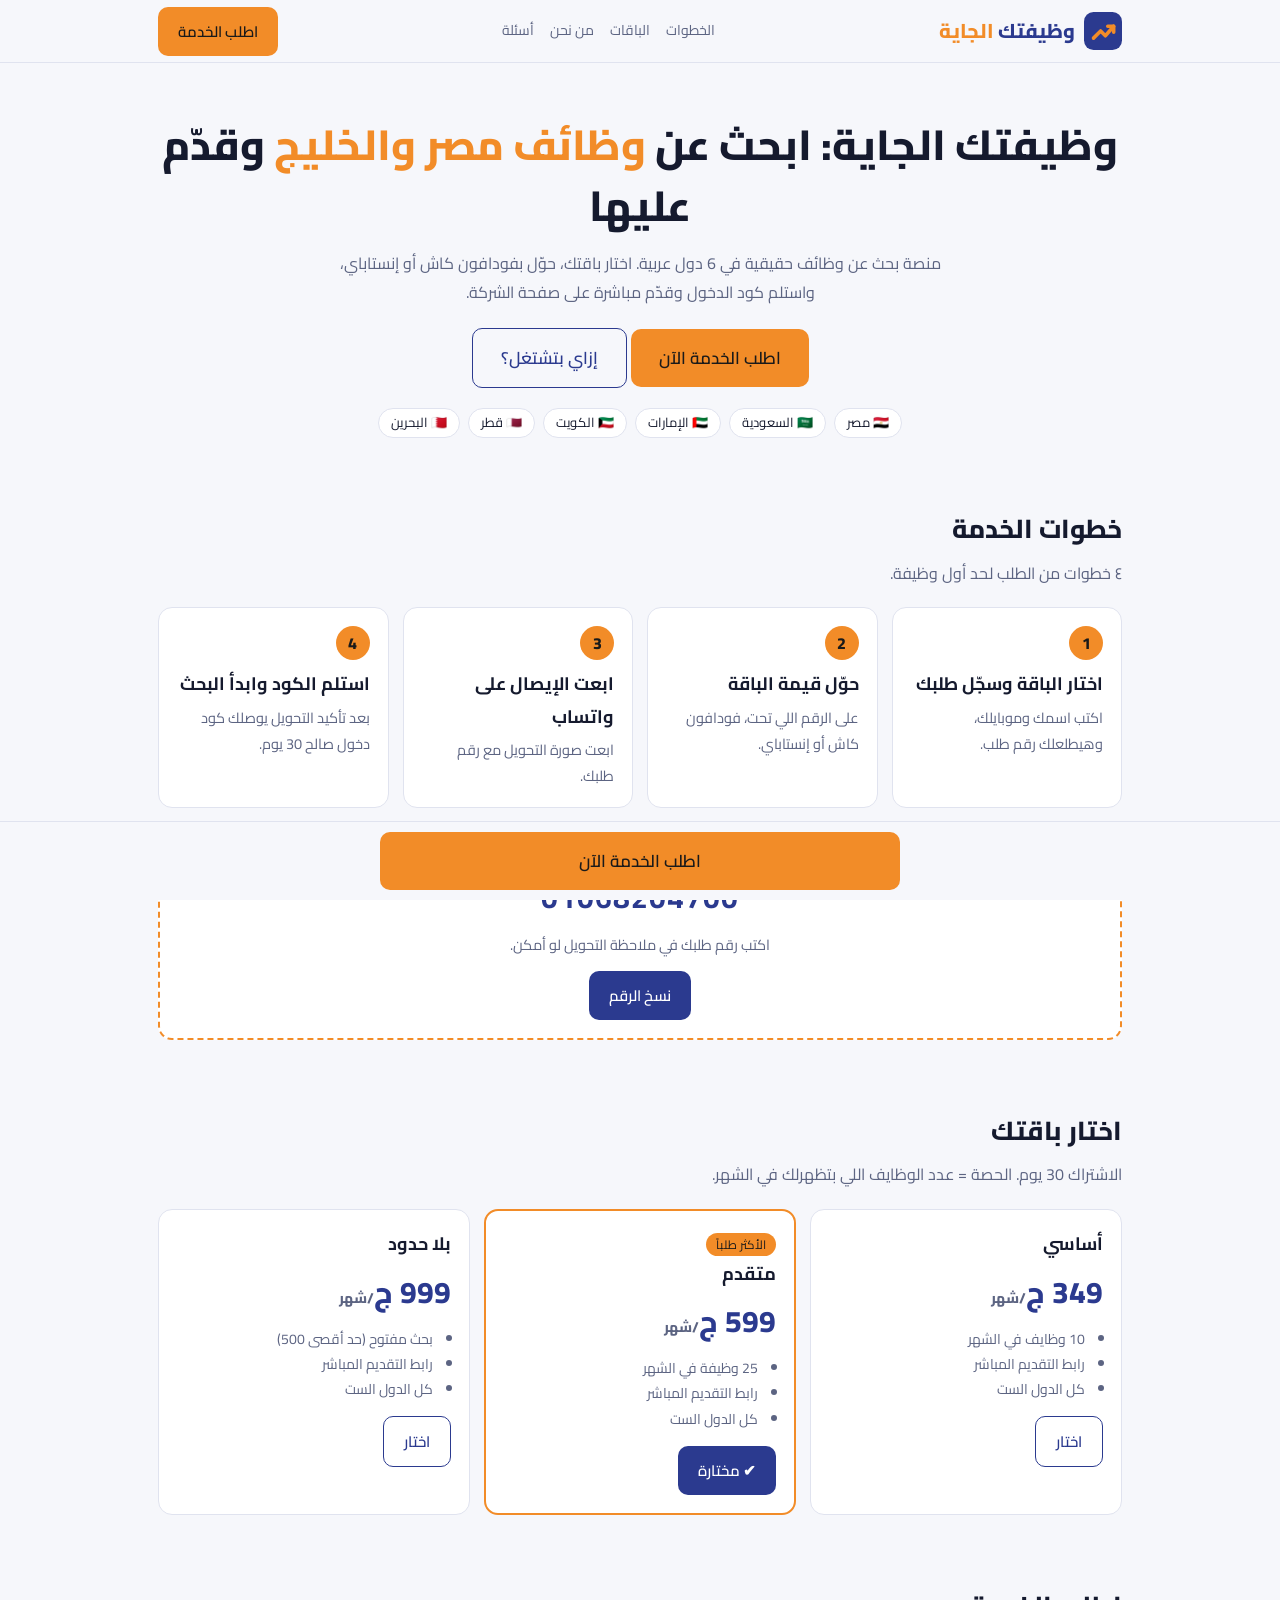
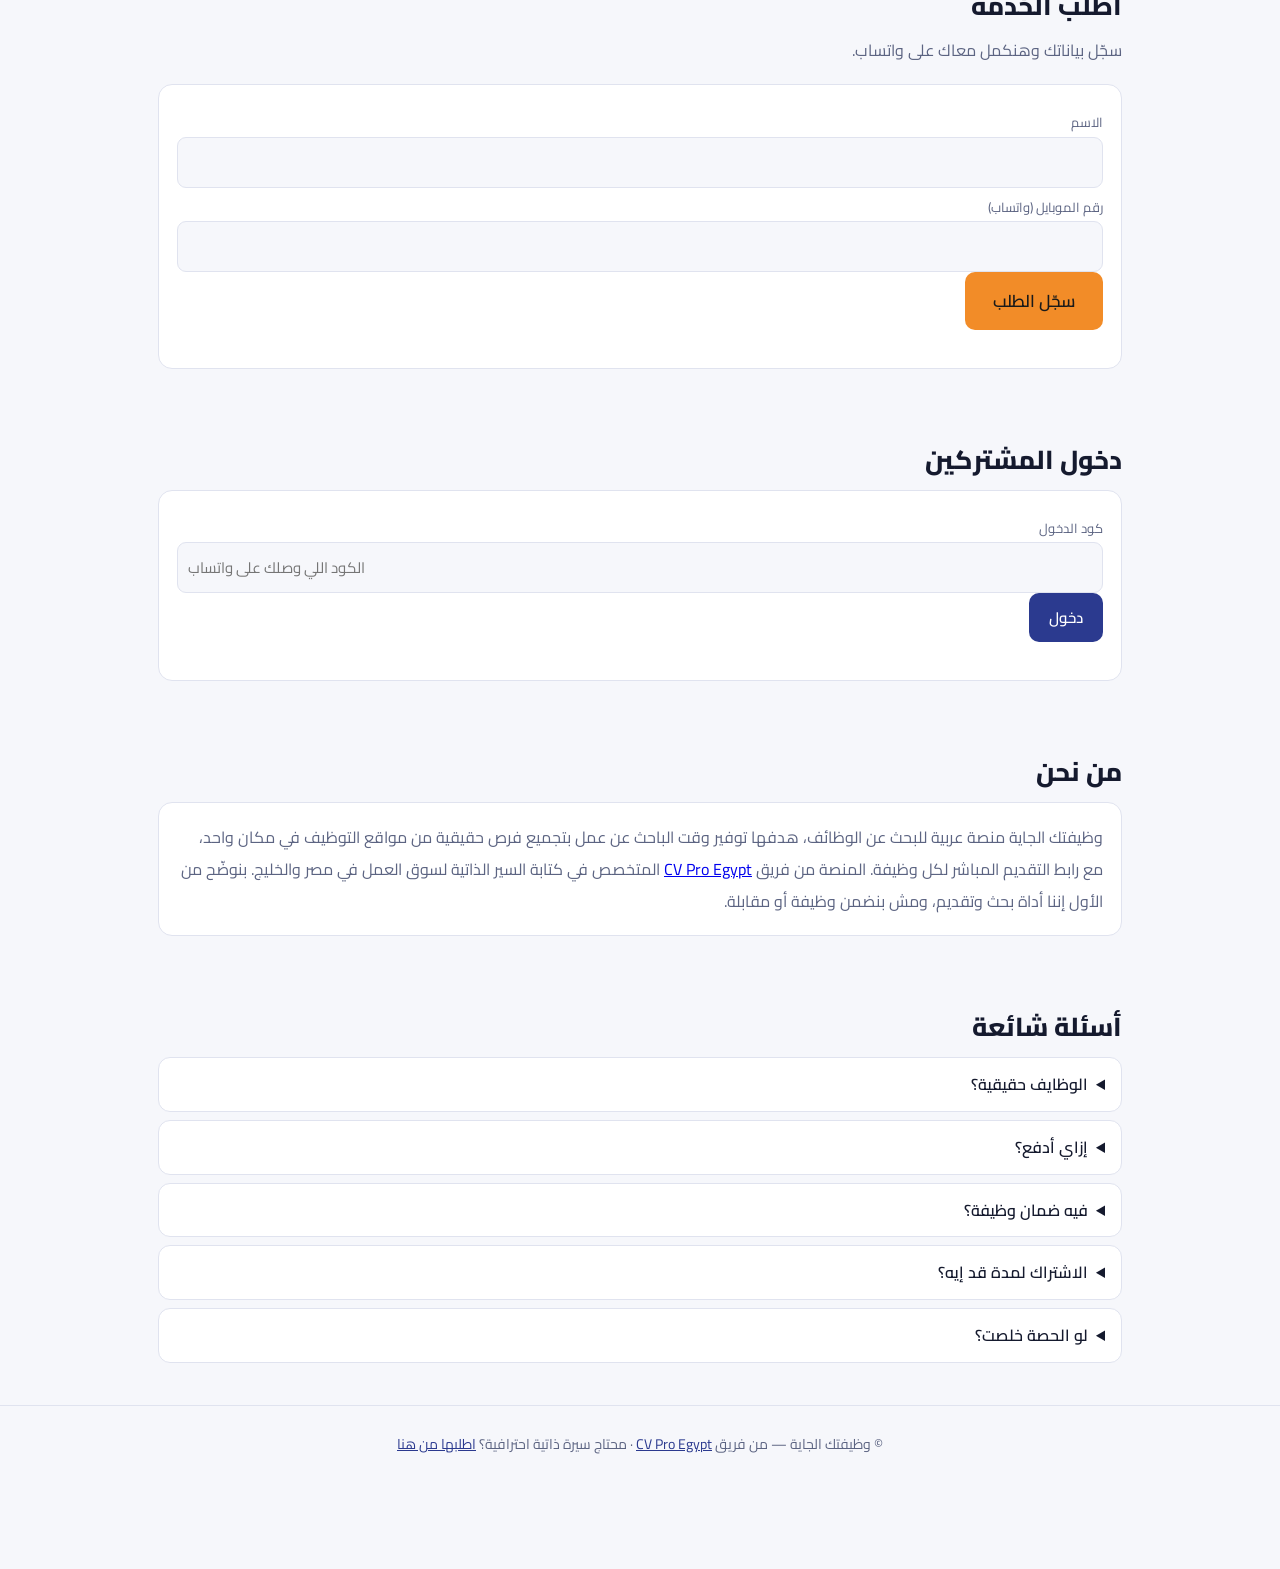
==== index.html @ f8b080f2 "seo: index.html" ====
<!DOCTYPE html>
<html lang="ar" dir="rtl">
<head>
<meta charset="utf-8">
<meta name="viewport" content="width=device-width, initial-scale=1, viewport-fit=cover">
<title>وظيفتك الجاية | وظائف مصر والخليج: ابحث وقدّم على وظائف حقيقية</title>
<meta name="description" content="وظيفتك الجاية منصة بحث عن وظائف في مصر والسعودية والإمارات والكويت وقطر والبحرين. اختار باقتك، حوّل على فودافون كاش أو إنستاباي، واستلم كود الدخول وقدّم مباشرة على صفحة الشركة.">
<meta name="keywords" content="وظائف مصر, وظائف السعودية, وظائف الإمارات, وظائف الكويت, وظائف قطر, وظائف البحرين, وظائف الخليج, البحث عن وظيفة, تقديم على وظائف, موقع وظائف">
<meta name="robots" content="index,follow,max-snippet:-1,max-image-preview:large">
<meta name="theme-color" content="#2b3a8f">
<link rel="canonical" href="https://wazifetak.github.io/">
<link rel="icon" href="logo.svg" type="image/svg+xml">
<meta property="og:type" content="website"><meta property="og:locale" content="ar_EG"><meta property="og:site_name" content="وظيفتك الجاية">
<meta property="og:title" content="وظيفتك الجاية | وظائف مصر والخليج في مكان واحد">
<meta property="og:description" content="بحث حقيقي عن وظائف في 6 دول، وتقديم مباشر. اختار باقتك وابدأ.">
<meta property="og:url" content="https://wazifetak.github.io/"><meta property="og:image" content="https://wazifetak.github.io/logo.svg">
<meta name="twitter:card" content="summary">
<link rel="preconnect" href="https://fonts.googleapis.com"><link rel="preconnect" href="https://fonts.gstatic.com" crossorigin>
<link href="https://fonts.googleapis.com/css2?family=Cairo:wght@400;600;800&display=swap" rel="stylesheet">
<script type="application/ld+json">{"@context":"https://schema.org","@graph":[
{"@type":"Organization","@id":"https://wazifetak.github.io/#org","name":"وظيفتك الجاية","alternateName":"Wazifetak El-Gaya","url":"https://wazifetak.github.io/","logo":"https://wazifetak.github.io/logo.svg","areaServed":["EG","SA","AE","KW","QA","BH"],"availableLanguage":"ar"},
{"@type":"WebSite","name":"وظيفتك الجاية","url":"https://wazifetak.github.io/","inLanguage":"ar","publisher":{"@id":"https://wazifetak.github.io/#org"}},
{"@type":"Service","name":"البحث عن وظائف في مصر والخليج","serviceType":"Job search and application platform","provider":{"@id":"https://wazifetak.github.io/#org"},"areaServed":["EG","SA","AE","KW","QA","BH"],"hasOfferCatalog":{"@type":"OfferCatalog","name":"باقات وظيفتك الجاية","itemListElement":[
{"@type":"Offer","name":"أساسي - 10 وظائف شهرياً","price":"349","priceCurrency":"EGP"},
{"@type":"Offer","name":"متقدم - 25 وظيفة شهرياً","price":"599","priceCurrency":"EGP"},
{"@type":"Offer","name":"بلا حدود - بحث مفتوح","price":"999","priceCurrency":"EGP"}]}},
{"@type":"FAQPage","mainEntity":[
{"@type":"Question","name":"الوظايف حقيقية؟","acceptedAnswer":{"@type":"Answer","text":"أيوه، الوظايف بتتجمع من مواقع التوظيف وقت البحث، وكل وظيفة ليها رابط التقديم الأصلي."}},
{"@type":"Question","name":"إزاي أدفع؟","acceptedAnswer":{"@type":"Answer","text":"بالتحويل على فودافون كاش أو إنستاباي على الرقم 01068204700، وبعدها تبعت الإيصال على واتساب وتستلم كود الدخول."}},
{"@type":"Question","name":"فيه ضمان وظيفة؟","acceptedAnswer":{"@type":"Answer","text":"لا. وظيفتك الجاية أداة بحث وتقديم ولا تضمن وظيفة أو مقابلة."}},
{"@type":"Question","name":"الاشتراك لمدة قد إيه؟","acceptedAnswer":{"@type":"Answer","text":"30 يوم من تفعيل الكود."}}]}]}</script>
<style>
:root{--bg:#f6f7fb;--card:#fff;--ink:#151a2e;--mut:#5c6482;--p:#2b3a8f;--o:#f28c28;--line:#e0e3ef;box-sizing:border-box;padding-top:env(safe-area-inset-top,0px);padding-bottom:env(safe-area-inset-bottom,0px)}
@media(prefers-color-scheme:dark){:root:not([data-theme="light"]){--bg:#0d1020;--card:#161b33;--ink:#eceefb;--mut:#a3aad0;--p:#8a9cff;--line:#272d52}}
:root[data-theme="dark"]{--bg:#0d1020;--card:#161b33;--ink:#eceefb;--mut:#a3aad0;--p:#8a9cff;--line:#272d52}
*{box-sizing:border-box}html{scroll-behavior:smooth;scroll-padding-top:70px;height:100%}
body{margin:0;background:var(--bg);color:var(--ink);font:400 16px/1.8 Cairo,Tahoma,sans-serif;padding-bottom:72px}
.w{max-width:1000px;margin:auto;padding:0 18px}
header{position:sticky;top:env(safe-area-inset-top,0px);background:var(--bg);border-bottom:1px solid var(--line);z-index:5}
nav{display:flex;justify-content:space-between;align-items:center;height:62px;gap:10px}
.logo{display:flex;align-items:center;gap:9px;font-weight:800;font-size:20px;color:var(--p);text-decoration:none}.logo svg{width:38px;height:38px}.logo i{color:var(--o);font-style:normal}
nav .l{display:flex;gap:16px;font-size:14px}nav .l a{color:var(--mut);text-decoration:none}
@media(max-width:760px){nav .l{display:none}}
.btn{display:inline-block;background:var(--p);color:#fff;border:0;border-radius:10px;padding:10px 20px;font:600 15px Cairo,sans-serif;text-decoration:none;cursor:pointer}
.btn.o{background:none;color:var(--p);border:1.5px solid var(--p)}.btn.or{background:var(--o);color:#1a1a1a}.btn.big{padding:13px 28px;font-size:17px}
.hero{padding:52px 0 34px;text-align:center}
h1{font-size:clamp(27px,5vw,42px);line-height:1.45;margin:0 0 12px;font-weight:800}h1 em{font-style:normal;color:var(--o)}
.hero p{color:var(--mut);max-width:620px;margin:0 auto 22px}
.chips{display:flex;flex-wrap:wrap;gap:8px;justify-content:center;margin-top:20px;font-size:13px}.chips span{border:1px solid var(--line);background:var(--card);border-radius:20px;padding:2px 12px}
section{padding:34px 0}h2{font-size:26px;margin:0 0 6px;font-weight:800}.sub{color:var(--mut);margin:0 0 20px}
.grid{display:grid;grid-template-columns:repeat(auto-fit,minmax(220px,1fr));gap:14px}
.card{background:var(--card);border:1px solid var(--line);border-radius:14px;padding:18px}
.card h3{margin:0 0 4px;font-size:18px}.card p{margin:0;color:var(--mut);font-size:14.5px}
.num{width:34px;height:34px;border-radius:50%;background:var(--o);color:#1a1a1a;display:grid;place-items:center;font-weight:800;margin-bottom:8px}
.pay{margin-top:16px;border:2px dashed var(--o);text-align:center}
.pay b{display:block;font-size:30px;letter-spacing:1px;color:var(--p);direction:ltr}
.price{font-size:30px;font-weight:800;color:var(--p)}.price small{font-size:14px;color:var(--mut)}
.pr ul{padding-inline-start:18px;margin:8px 0 14px;font-size:14px;color:var(--mut)}.pr.sel{border:2px solid var(--o)}
.tag{font-size:12px;background:var(--o);color:#1a1a1a;border-radius:12px;padding:0 10px}
label{display:block;font-size:13px;color:var(--mut);margin:8px 0 2px}
input,select{width:100%;padding:10px;border:1px solid var(--line);border-radius:9px;background:var(--bg);color:var(--ink);font:400 15px Cairo,sans-serif}
.err{color:#d64545;font-size:14px;min-height:20px}.m{color:var(--mut);font-size:14px}.hide{display:none}
.job{margin-top:10px}.job b{display:block}
details{background:var(--card);border:1px solid var(--line);border-radius:12px;padding:12px 16px;margin-bottom:8px}summary{cursor:pointer;font-weight:600}
footer{border-top:1px solid var(--line);padding:26px 0 40px;color:var(--mut);font-size:14px;text-align:center}footer a{color:var(--p)}
.bar{position:fixed;inset-inline:0;bottom:0;background:var(--bg);border-top:1px solid var(--line);padding:10px 16px calc(10px + env(safe-area-inset-bottom,0px));text-align:center;z-index:6}
.bar .btn{width:100%;max-width:520px}
</style>
</head>
<body>
<svg width="0" height="0" style="position:absolute" aria-hidden="true"><symbol id="lg" viewBox="0 0 64 64"><rect width="64" height="64" rx="16" fill="#2b3a8f"/><path d="M16 44l12-12 8 8 14-16" stroke="#f28c28" stroke-width="6" fill="none" stroke-linecap="round" stroke-linejoin="round"/><path d="M40 24h10v10" stroke="#f28c28" stroke-width="6" fill="none" stroke-linecap="round" stroke-linejoin="round"/></symbol></svg>
<header><div class="w"><nav>
<a class="logo" href="/" aria-label="وظيفتك الجاية"><svg><use href="#lg"/></svg><span>وظيفتك <i>الجاية</i></span></a>
<div class="l"><a href="#how">الخطوات</a><a href="#plans">الباقات</a><a href="#about">من نحن</a><a href="#faq">أسئلة</a></div>
<a class="btn or" href="#order">اطلب الخدمة</a></nav></div></header>
<main>
<section class="hero"><div class="w">
<h1>وظيفتك الجاية: ابحث عن <em>وظائف مصر والخليج</em> وقدّم عليها</h1>
<p>منصة بحث عن وظائف حقيقية في 6 دول عربية. اختار باقتك، حوّل بفودافون كاش أو إنستاباي، واستلم كود الدخول وقدّم مباشرة على صفحة الشركة.</p>
<a class="btn or big" href="#order">اطلب الخدمة الآن</a> <a class="btn o big" href="#how">إزاي بتشتغل؟</a>
<div class="chips"><span>🇪🇬 مصر</span><span>🇸🇦 السعودية</span><span>🇦🇪 الإمارات</span><span>🇰🇼 الكويت</span><span>🇶🇦 قطر</span><span>🇧🇭 البحرين</span></div>
</div></section>

<section id="how"><div class="w"><h2>خطوات الخدمة</h2><p class="sub">٤ خطوات من الطلب لحد أول وظيفة.</p>
<div class="grid">
<div class="card"><div class="num">1</div><h3>اختار الباقة وسجّل طلبك</h3><p>اكتب اسمك وموبايلك، وهيطلعلك رقم طلب.</p></div>
<div class="card"><div class="num">2</div><h3>حوّل قيمة الباقة</h3><p>على الرقم اللي تحت، فودافون كاش أو إنستاباي.</p></div>
<div class="card"><div class="num">3</div><h3>ابعت الإيصال على واتساب</h3><p>ابعت صورة التحويل مع رقم طلبك.</p></div>
<div class="card"><div class="num">4</div><h3>استلم الكود وابدأ البحث</h3><p>بعد تأكيد التحويل يوصلك كود دخول صالح 30 يوم.</p></div>
</div>
<div class="card pay"><p>رقم التحويل — فودافون كاش أو إنستاباي</p><b id="pn">01068204700</b>
<p style="margin:8px 0 12px">اكتب رقم طلبك في ملاحظة التحويل لو أمكن.</p><button class="btn" id="cp">نسخ الرقم</button> <span class="m" id="cm"></span></div>
</div></section>

<section id="plans"><div class="w"><h2>اختار باقتك</h2><p class="sub">الاشتراك 30 يوم. الحصة = عدد الوظايف اللي بتظهرلك في الشهر.</p>
<div class="grid" id="pl"></div></div></section>

<section id="order"><div class="w"><h2>اطلب الخدمة</h2><p class="sub">سجّل بياناتك وهنكمل معاك على واتساب.</p>
<div class="card">
<label for="nm">الاسم</label><input id="nm" autocomplete="name">
<label for="ph">رقم الموبايل (واتساب)</label><input id="ph" inputmode="tel" dir="ltr">
<p><button class="btn or big" id="go">سجّل الطلب</button></p>
<p class="err" id="e1"></p><div id="after" class="hide"></div>
</div></div></section>

<section id="access"><div class="w"><h2>دخول المشتركين</h2>
<div class="card"><label for="code">كود الدخول</label><input id="code" dir="ltr" placeholder="الكود اللي وصلك على واتساب">
<p><button class="btn" id="login">دخول</button></p><p class="err" id="e2"></p></div>
<div class="card hide" id="srch" style="margin-top:14px">
<p class="m" id="me"></p>
<label for="q">الوظيفة</label><input id="q" placeholder="مثال: محاسب، مهندس موقع، مندوب مبيعات">
<label for="c">الدولة</label><select id="c"><option value="eg">مصر</option><option value="sa">السعودية</option><option value="ae">الإمارات</option><option value="kw">الكويت</option><option value="qa">قطر</option><option value="bh">البحرين</option></select>
<p><button class="btn or" id="s">ابحث</button></p><p class="err" id="e3"></p><div id="res"></div></div>
</div></section>

<section id="about"><div class="w"><h2>من نحن</h2>
<div class="card"><p style="font-size:16px;line-height:2">وظيفتك الجاية منصة عربية للبحث عن الوظائف، هدفها توفير وقت الباحث عن عمل بتجميع فرص حقيقية من مواقع التوظيف في مكان واحد، مع رابط التقديم المباشر لكل وظيفة. المنصة من فريق <a href="https://cvproservice.github.io/cvpro/">CV Pro Egypt</a> المتخصص في كتابة السير الذاتية لسوق العمل في مصر والخليج. بنوضّح من الأول إننا أداة بحث وتقديم، ومش بنضمن وظيفة أو مقابلة.</p></div>
</div></section>

<section id="faq"><div class="w"><h2>أسئلة شائعة</h2>
<details><summary>الوظايف حقيقية؟</summary><p>أيوه، بتتجمع من مواقع التوظيف وقت البحث، وكل وظيفة ليها رابط التقديم الأصلي.</p></details>
<details><summary>إزاي أدفع؟</summary><p>بالتحويل على فودافون كاش أو إنستاباي على الرقم 01068204700، وبعدها تبعت الإيصال على واتساب وتستلم كود الدخول.</p></details>
<details><summary>فيه ضمان وظيفة؟</summary><p>لا. وظيفتك الجاية أداة بحث وتقديم ولا تضمن وظيفة أو مقابلة.</p></details>
<details><summary>الاشتراك لمدة قد إيه؟</summary><p>30 يوم من تفعيل الكود.</p></details>
<details><summary>لو الحصة خلصت؟</summary><p>تقدر ترقّي باقتك أو تجدد الاشتراك من واتساب.</p></details>
</div></section>
</main>
<footer><div class="w">© وظيفتك الجاية — من فريق <a href="https://cvproservice.github.io/cvpro/">CV Pro Egypt</a> · محتاج سيرة ذاتية احترافية؟ <a href="https://cvproservice.github.io/cvpro/">اطلبها من هنا</a></div></footer>
<div class="bar"><a class="btn or big" href="#order">اطلب الخدمة الآن</a></div>
<script>
const API='https://wazifetak-api.wazifetak.workers.dev';
const WA='201068204700';
const PL={sayyad:['أساسي',349,'10 وظايف في الشهر'],pro:['متقدم',599,'25 وظيفة في الشهر'],vip:['بلا حدود',999,'بحث مفتوح (حد أقصى 500)']};
const $=i=>document.getElementById(i);
const esc=s=>String(s??'').replace(/[&<>"]/g,m=>({'&':'&amp;','<':'&lt;','>':'&gt;','"':'&quot;'}[m]));
let plan='pro';
function drawPlans(){$('pl').innerHTML=Object.entries(PL).map(([k,v])=>`<div class="card pr${k==plan?' sel':''}" data-k="${k}" style="cursor:pointer">${k=='pro'?'<span class="tag">الأكثر طلباً</span>':''}<h3>${v[0]}</h3><div class="price">${v[1]} ج<small>/شهر</small></div><ul><li>${v[2]}</li><li>رابط التقديم المباشر</li><li>كل الدول الست</li></ul><button class="btn ${k==plan?'':'o'}" data-k="${k}">${k==plan?'✔ مختارة':'اختار'}</button></div>`).join('')}
drawPlans();$('pl').onclick=e=>{const p=e.target.closest('[data-k]');if(p){plan=p.dataset.k;drawPlans();if(e.target.closest('button'))location.hash='order'}};
$('cp').onclick=async()=>{try{await navigator.clipboard.writeText('01068204700');$('cm').textContent='✔ اتنسخ'}catch(e){$('cm').textContent='انسخه يدوياً'}};
async function api(path,opt={}){const c=localStorage.getItem('wg_code');
 const r=await fetch(API+path,{...opt,headers:{'Content-Type':'application/json',...(c?{Authorization:'Bearer '+c}:{})}});
 const d=await r.json();if(!r.ok)throw new Error(d.error||'حصل خطأ');return d}
$('go').onclick=async()=>{$('e1').textContent='';
 try{const d=await api('/order',{method:'POST',body:JSON.stringify({name:$('nm').value,phone:$('ph').value,plan})});
  const msg=encodeURIComponent(`طلب رقم ${d.id} — باقة ${PL[plan][0]} (${d.plan.price} ج) على وظيفتك الجاية. هبعت إيصال التحويل.`);
  $('after').className='';$('after').innerHTML=`<p><b>رقم طلبك: ${esc(d.id)}</b><br>حوّل <b>${d.plan.price} ج</b> على <b dir="ltr">01068204700</b> (فودافون كاش أو إنستاباي)، وابعت الإيصال على واتساب، وهيوصلك كود الدخول بعد التأكيد.</p><a class="btn or" href="https://wa.me/${WA}?text=${msg}">ابعت الإيصال على واتساب</a>`;
 }catch(e){$('e1').textContent=e.message}};
async function enter(){try{const d=await api('/me');$('srch').className='card';$('srch').style.marginTop='14px';$('me').textContent=`أهلاً ${d.name} — متبقي ${d.left} وظيفة`}catch(e){localStorage.removeItem('wg_code');$('e2').textContent=e.message}}
$('login').onclick=()=>{$('e2').textContent='';localStorage.setItem('wg_code',$('code').value.trim());enter()};
if(localStorage.getItem('wg_code'))enter();
$('s').onclick=async()=>{$('e3').textContent='';
 try{const d=await api('/search?'+new URLSearchParams({q:$('q').value,country:$('c').value}));
  $('res').innerHTML=d.jobs.map(j=>`<div class="card job"><b>${esc(j.title)}</b><span class="m">${esc(j.company)} · ${esc(j.city)} ${esc(j.country)}</span><br><a class="btn" style="margin-top:8px" target="_blank" rel="noopener" href="${esc(j.link)}">قدّم الآن</a></div>`).join('')||'<p class="m">مفيش نتايج، جرّب كلمة تانية.</p>';
  $('me').textContent=`متبقي ${d.left} وظيفة`}catch(e){$('e3').textContent=e.message}};
</script>
</body></html>
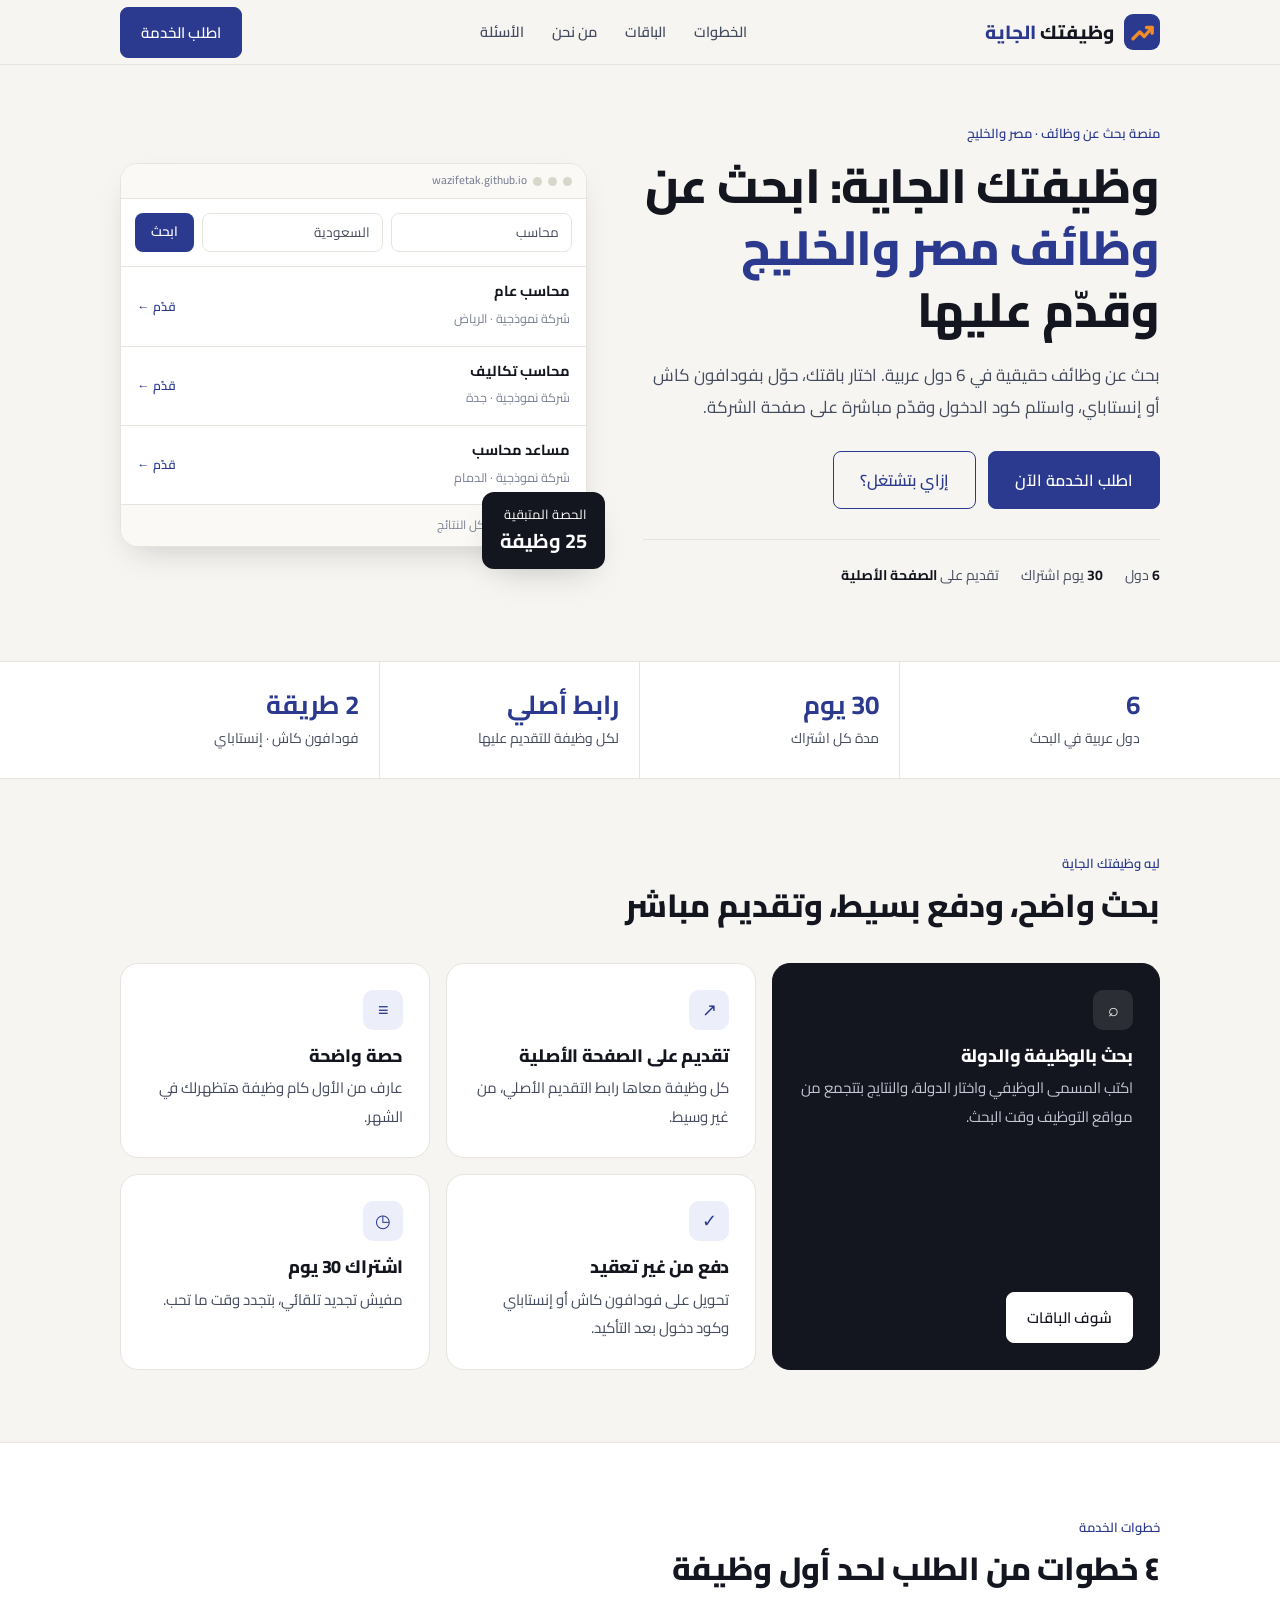
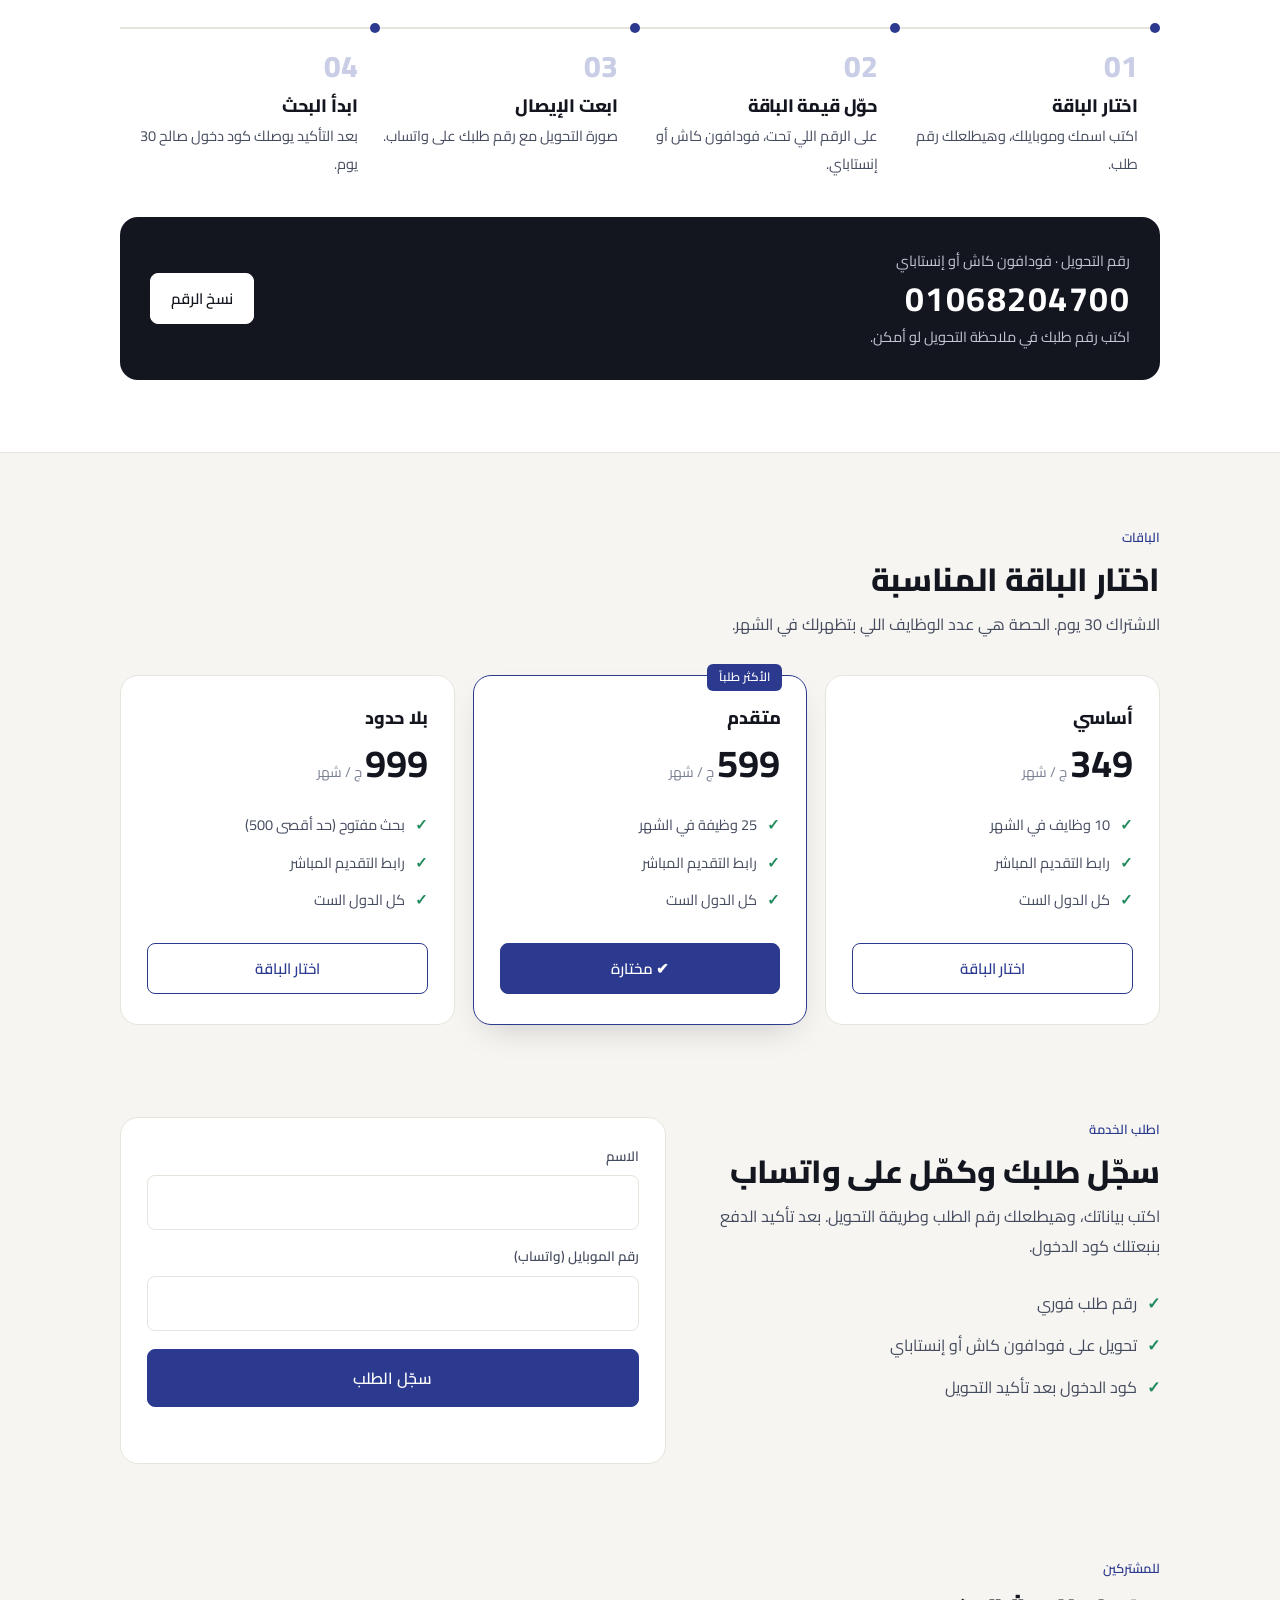
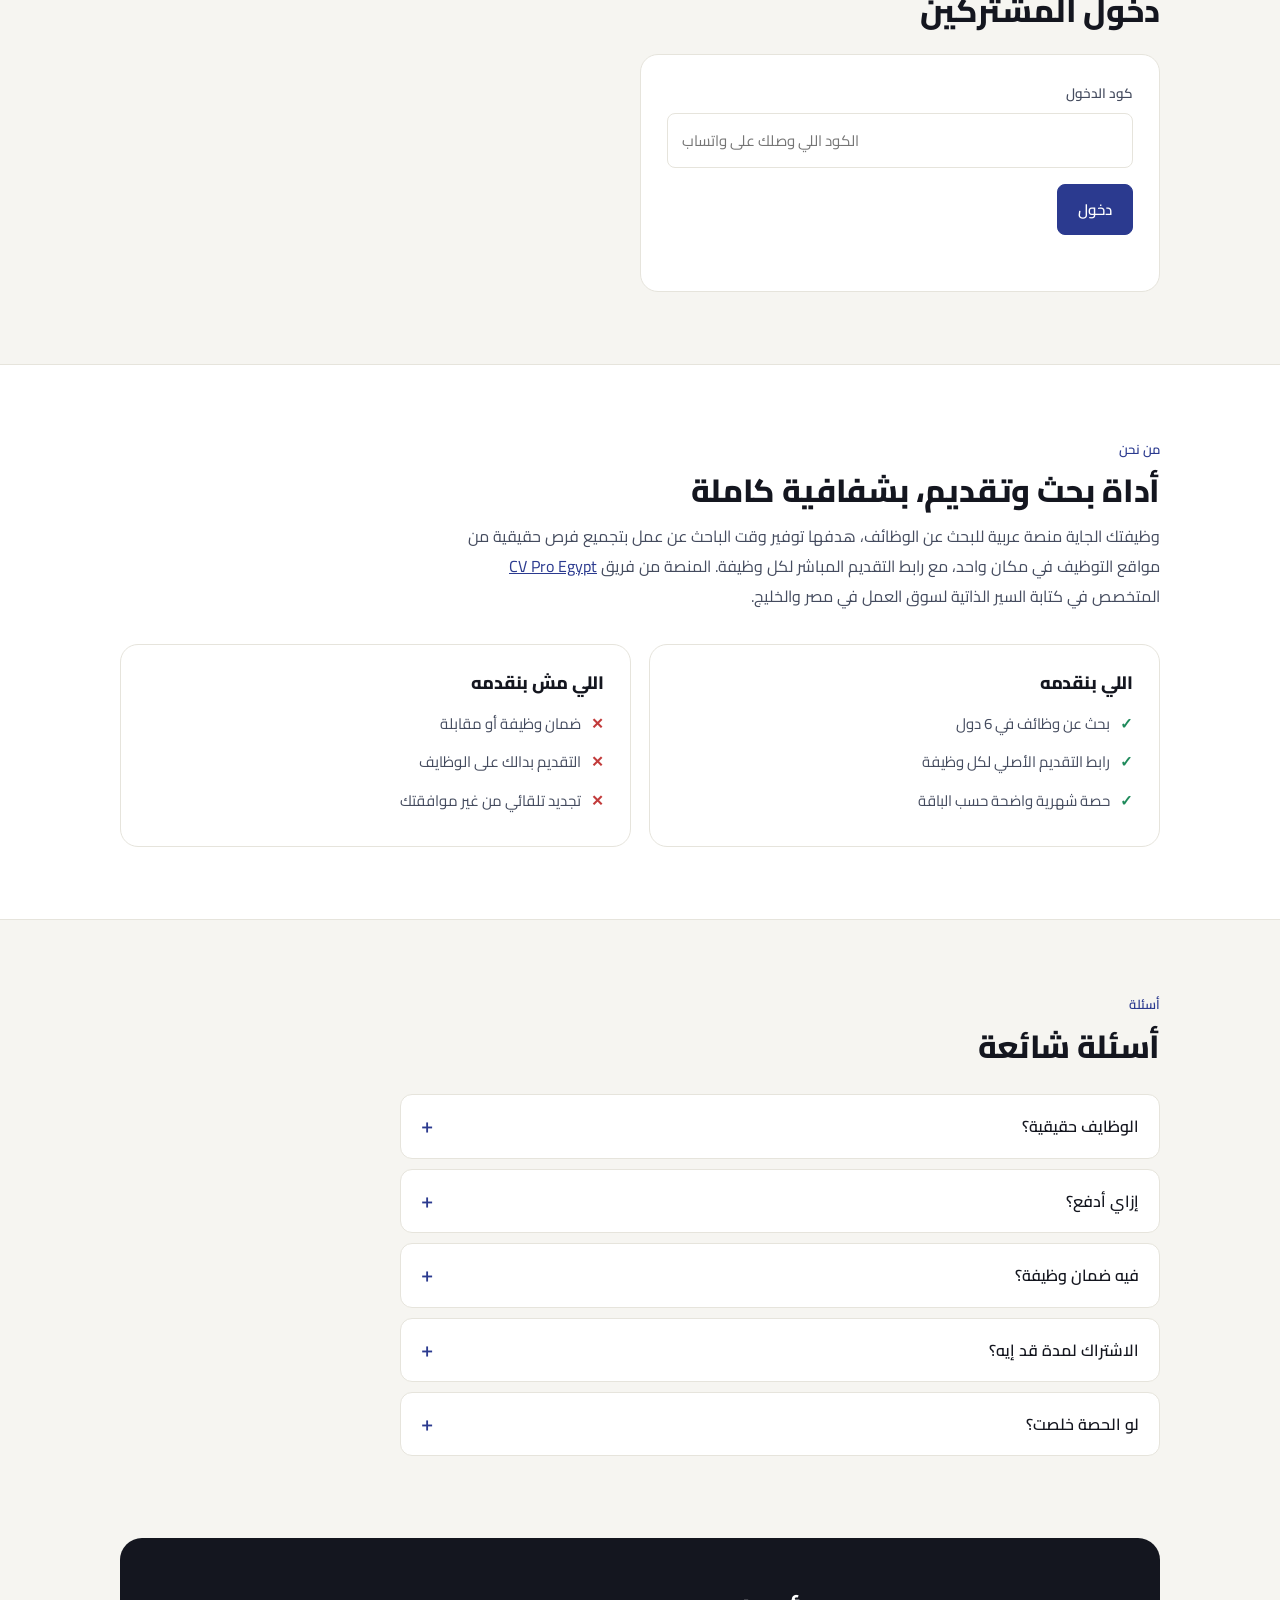
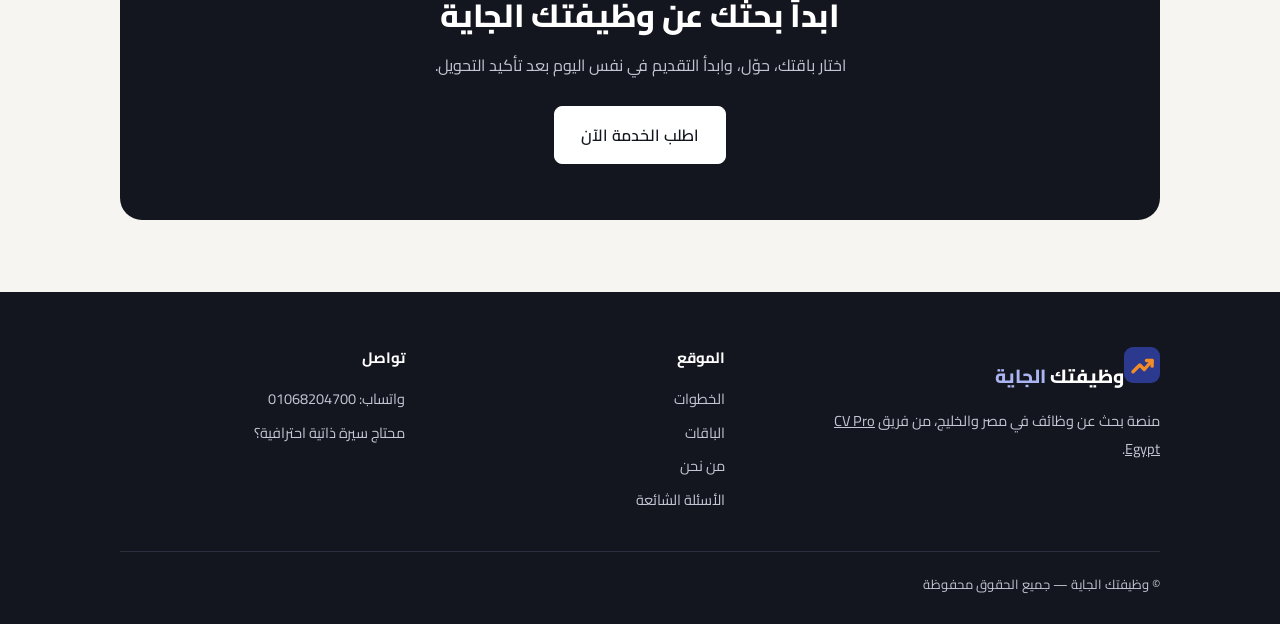
==== commit a9f26160: "redesign UI" ====
--- a/index.html
+++ b/index.html
@@ -30,103 +30,192 @@
 {"@type":"Question","name":"فيه ضمان وظيفة؟","acceptedAnswer":{"@type":"Answer","text":"لا. وظيفتك الجاية أداة بحث وتقديم ولا تضمن وظيفة أو مقابلة."}},
 {"@type":"Question","name":"الاشتراك لمدة قد إيه؟","acceptedAnswer":{"@type":"Answer","text":"30 يوم من تفعيل الكود."}}]}]}</script>
 <style>
-:root{--bg:#f6f7fb;--card:#fff;--ink:#151a2e;--mut:#5c6482;--p:#2b3a8f;--o:#f28c28;--line:#e0e3ef;box-sizing:border-box;padding-top:env(safe-area-inset-top,0px);padding-bottom:env(safe-area-inset-bottom,0px)}
-@media(prefers-color-scheme:dark){:root:not([data-theme="light"]){--bg:#0d1020;--card:#161b33;--ink:#eceefb;--mut:#a3aad0;--p:#8a9cff;--line:#272d52}}
-:root[data-theme="dark"]{--bg:#0d1020;--card:#161b33;--ink:#eceefb;--mut:#a3aad0;--p:#8a9cff;--line:#272d52}
-*{box-sizing:border-box}html{scroll-behavior:smooth;scroll-padding-top:70px;height:100%}
-body{margin:0;background:var(--bg);color:var(--ink);font:400 16px/1.8 Cairo,Tahoma,sans-serif;padding-bottom:72px}
-.w{max-width:1000px;margin:auto;padding:0 18px}
-header{position:sticky;top:env(safe-area-inset-top,0px);background:var(--bg);border-bottom:1px solid var(--line);z-index:5}
-nav{display:flex;justify-content:space-between;align-items:center;height:62px;gap:10px}
-.logo{display:flex;align-items:center;gap:9px;font-weight:800;font-size:20px;color:var(--p);text-decoration:none}.logo svg{width:38px;height:38px}.logo i{color:var(--o);font-style:normal}
-nav .l{display:flex;gap:16px;font-size:14px}nav .l a{color:var(--mut);text-decoration:none}
-@media(max-width:760px){nav .l{display:none}}
-.btn{display:inline-block;background:var(--p);color:#fff;border:0;border-radius:10px;padding:10px 20px;font:600 15px Cairo,sans-serif;text-decoration:none;cursor:pointer}
-.btn.o{background:none;color:var(--p);border:1.5px solid var(--p)}.btn.or{background:var(--o);color:#1a1a1a}.btn.big{padding:13px 28px;font-size:17px}
-.hero{padding:52px 0 34px;text-align:center}
-h1{font-size:clamp(27px,5vw,42px);line-height:1.45;margin:0 0 12px;font-weight:800}h1 em{font-style:normal;color:var(--o)}
-.hero p{color:var(--mut);max-width:620px;margin:0 auto 22px}
-.chips{display:flex;flex-wrap:wrap;gap:8px;justify-content:center;margin-top:20px;font-size:13px}.chips span{border:1px solid var(--line);background:var(--card);border-radius:20px;padding:2px 12px}
-section{padding:34px 0}h2{font-size:26px;margin:0 0 6px;font-weight:800}.sub{color:var(--mut);margin:0 0 20px}
-.grid{display:grid;grid-template-columns:repeat(auto-fit,minmax(220px,1fr));gap:14px}
-.card{background:var(--card);border:1px solid var(--line);border-radius:14px;padding:18px}
-.card h3{margin:0 0 4px;font-size:18px}.card p{margin:0;color:var(--mut);font-size:14.5px}
-.num{width:34px;height:34px;border-radius:50%;background:var(--o);color:#1a1a1a;display:grid;place-items:center;font-weight:800;margin-bottom:8px}
-.pay{margin-top:16px;border:2px dashed var(--o);text-align:center}
-.pay b{display:block;font-size:30px;letter-spacing:1px;color:var(--p);direction:ltr}
-.price{font-size:30px;font-weight:800;color:var(--p)}.price small{font-size:14px;color:var(--mut)}
-.pr ul{padding-inline-start:18px;margin:8px 0 14px;font-size:14px;color:var(--mut)}.pr.sel{border:2px solid var(--o)}
-.tag{font-size:12px;background:var(--o);color:#1a1a1a;border-radius:12px;padding:0 10px}
-label{display:block;font-size:13px;color:var(--mut);margin:8px 0 2px}
-input,select{width:100%;padding:10px;border:1px solid var(--line);border-radius:9px;background:var(--bg);color:var(--ink);font:400 15px Cairo,sans-serif}
-.err{color:#d64545;font-size:14px;min-height:20px}.m{color:var(--mut);font-size:14px}.hide{display:none}
-.job{margin-top:10px}.job b{display:block}
-details{background:var(--card);border:1px solid var(--line);border-radius:12px;padding:12px 16px;margin-bottom:8px}summary{cursor:pointer;font-weight:600}
-footer{border-top:1px solid var(--line);padding:26px 0 40px;color:var(--mut);font-size:14px;text-align:center}footer a{color:var(--p)}
-.bar{position:fixed;inset-inline:0;bottom:0;background:var(--bg);border-top:1px solid var(--line);padding:10px 16px calc(10px + env(safe-area-inset-bottom,0px));text-align:center;z-index:6}
-.bar .btn{width:100%;max-width:520px}
+:root{color-scheme:light;--ink:#14161f;--ink2:#444b5e;--mut:#7a8095;--bg:#f6f5f1;--sf:#fff;--ln:#e6e4dc;--ac:#2b3a8f;--ac2:#1f2b6e;--ok:#1f8a5b;--r1:8px;--r2:12px;--r3:18px;--sh1:0 1px 2px rgba(20,22,31,.06);--sh2:0 14px 34px -14px rgba(20,22,31,.22);box-sizing:border-box;padding-top:env(safe-area-inset-top,0px)}
+*{box-sizing:border-box}html{scroll-behavior:smooth;scroll-padding-top:78px;height:100%}
+body{margin:0;background:var(--bg);color:var(--ink);font:400 16px/1.9 Cairo,Tahoma,sans-serif;-webkit-font-smoothing:antialiased}
+a{color:inherit}.w{max-width:1080px;margin:auto;padding:0 20px}
+h1,h2,h3{margin:0;line-height:1.35;font-weight:800;letter-spacing:-.01em}
+h2{font-size:clamp(24px,3.4vw,32px)}h3{font-size:18px}
+.eb{font-size:13px;font-weight:600;color:var(--ac);margin-bottom:8px}
+.sub{color:var(--ink2);max-width:560px;margin:8px 0 0}
+section{padding:72px 0}
+header{position:sticky;top:env(safe-area-inset-top,0px);z-index:20;background:rgba(246,245,241,.94);backdrop-filter:blur(8px);border-bottom:1px solid var(--ln)}
+nav{display:flex;align-items:center;justify-content:space-between;height:64px;gap:16px}
+.logo{display:flex;align-items:center;gap:10px;text-decoration:none;font-weight:800;font-size:19px}.logo svg{width:36px;height:36px}.logo i{color:var(--ac);font-style:normal}
+.nv{display:flex;gap:28px;font-size:14.5px;font-weight:600}.nv a{position:relative;text-decoration:none;color:var(--ink2);padding:4px 0}
+.nv a::after{content:"";position:absolute;inset-inline:0;bottom:-2px;height:2px;background:var(--ac);transform:scaleX(0);transition:transform .2s}.nv a:hover{color:var(--ink)}.nv a:hover::after{transform:scaleX(1)}
+.btn{display:inline-flex;align-items:center;justify-content:center;gap:8px;background:var(--ac);color:#fff;border:1.5px solid var(--ac);border-radius:var(--r1);padding:10px 20px;font:600 15px Cairo,sans-serif;text-decoration:none;cursor:pointer;transition:transform .15s,background .15s,box-shadow .15s}
+.btn:hover{background:var(--ac2);transform:translateY(-1px);box-shadow:var(--sh2)}.btn.or{background:var(--ac)}
+.btn.ol{background:transparent;color:var(--ac)}.btn.ol:hover{background:#fff}.btn.lg{padding:13px 26px;font-size:16px}.btn.wide{width:100%}
+.hero{padding:56px 0 72px}.hg{display:grid;grid-template-columns:1.05fr .95fr;gap:56px;align-items:center}
+h1{font-size:clamp(30px,4.6vw,48px);line-height:1.3}h1 span{color:var(--ac)}
+.hero p.lead{font-size:17px;color:var(--ink2);max-width:520px;margin:18px 0 28px}
+.ct{display:flex;gap:12px;flex-wrap:wrap}
+.fx{display:flex;flex-wrap:wrap;gap:6px 22px;margin-top:30px;padding-top:22px;border-top:1px solid var(--ln);font-size:14px;color:var(--ink2)}
+.fx b{color:var(--ink)}
+.mk{position:relative}
+.bw{background:var(--sf);border:1px solid var(--ln);border-radius:var(--r3);box-shadow:var(--sh2);overflow:hidden}
+.bt{display:flex;align-items:center;gap:6px;padding:11px 14px;border-bottom:1px solid var(--ln);background:#faf9f6}
+.bt i{width:9px;height:9px;border-radius:50%;background:#d9d6cc}.bt span{margin-inline-start:auto;font:500 11.5px/1 Cairo;color:var(--mut);direction:ltr}
+.bs{display:flex;gap:8px;padding:14px;font-size:13.5px}.bs div{flex:1;border:1px solid var(--ln);border-radius:var(--r1);padding:6px 12px;color:var(--ink2)}.bs b{background:var(--ac);color:#fff;border-radius:var(--r1);padding:6px 16px;font-weight:600}
+.jr{display:flex;justify-content:space-between;align-items:center;gap:10px;padding:13px 16px;border-top:1px solid var(--ln)}
+.jr b{display:block;font-size:14.5px;line-height:1.5}.jr span{font-size:12.5px;color:var(--mut)}.jr u{font-size:12.5px;font-weight:600;color:var(--ac);text-decoration:none;white-space:nowrap}
+.sm{padding:9px 16px;font-size:12px;color:var(--mut);background:#faf9f6;border-top:1px solid var(--ln)}
+.st{position:absolute;inset-inline-start:-18px;bottom:-22px;background:var(--ink);color:#fff;border-radius:var(--r2);padding:12px 18px;box-shadow:var(--sh2);font-size:13px;line-height:1.6}.st b{display:block;font-size:20px}
+.tr{background:var(--sf);border-block:1px solid var(--ln);padding:0}.tg{display:grid;grid-template-columns:repeat(4,1fr)}
+.tg div{padding:26px 20px;border-inline-start:1px solid var(--ln)}.tg div:first-child{border-inline-start:0}.tg b{display:block;font-size:26px;line-height:1.3;color:var(--ac)}.tg span{font-size:14px;color:var(--ink2)}
+.ft{display:grid;grid-template-columns:1.25fr 1fr 1fr;grid-template-rows:auto auto;gap:16px;margin-top:36px}
+.fc{background:var(--sf);border:1px solid var(--ln);border-radius:var(--r3);padding:26px;transition:box-shadow .2s,transform .2s}.fc:hover{box-shadow:var(--sh2);transform:translateY(-2px)}
+.fc.big{grid-row:span 2;background:var(--ink);color:#fff;border-color:var(--ink);display:flex;flex-direction:column;justify-content:space-between;gap:24px}.fc.big p{color:#c3c7d4}
+.fc p{margin:6px 0 0;color:var(--ink2);font-size:15px}.ic{width:40px;height:40px;border-radius:10px;background:#eceefa;color:var(--ac);display:grid;place-items:center;margin-bottom:14px;font-size:18px}
+.fc.big .ic{background:rgba(255,255,255,.1);color:#fff}
+.sp{display:grid;grid-template-columns:repeat(4,1fr);gap:0;margin-top:36px}
+.sp div{padding:22px 22px 0 0;border-top:2px solid var(--ln);position:relative}.sp div::before{content:"";position:absolute;top:-6px;inset-inline-start:0;width:10px;height:10px;border-radius:50%;background:var(--ac)}
+.sp em{font-style:normal;font-size:30px;font-weight:800;color:#c9cde6;line-height:1}.sp h3{margin:8px 0 4px}.sp p{margin:0;color:var(--ink2);font-size:14.5px}
+.pay{margin-top:40px;background:var(--ink);color:#fff;border-radius:var(--r3);padding:30px;display:flex;justify-content:space-between;align-items:center;gap:20px;flex-wrap:wrap}
+.pay p{margin:0;color:#c3c7d4;font-size:14.5px}.pay b{display:block;font-size:34px;letter-spacing:1.5px;direction:ltr;text-align:right;line-height:1.4}
+.pay .btn{background:#fff;color:var(--ink);border-color:#fff}.pay .m{color:#9fe0c0}
+.pls{display:grid;grid-template-columns:repeat(3,1fr);gap:18px;margin-top:36px;align-items:stretch}
+.pc{position:relative;background:var(--sf);border:1.5px solid var(--ln);border-radius:var(--r3);padding:30px 26px;display:flex;flex-direction:column;cursor:pointer;transition:box-shadow .2s,border-color .2s}
+.pc:hover{box-shadow:var(--sh2)}.pc.sel{border-color:var(--ac);box-shadow:var(--sh2)}
+.bd{position:absolute;top:-12px;inset-inline-start:24px;background:var(--ac);color:#fff;font-size:12px;font-weight:600;padding:2px 12px;border-radius:6px}
+.pr{margin:10px 0 4px;color:var(--mut);font-size:14px}.pr b{font-size:38px;color:var(--ink);line-height:1.2}
+.pc ul{list-style:none;padding:0;margin:16px 0 24px;flex:1}.pc li{padding:5px 0 5px 0;font-size:14.5px;color:var(--ink2)}.pc li::before{content:"✓";color:var(--ok);font-weight:800;margin-inline-end:10px}
+.of{display:grid;grid-template-columns:.9fr 1.1fr;gap:48px;align-items:start}
+.card{background:var(--sf);border:1px solid var(--ln);border-radius:var(--r3);padding:26px}
+label{display:block;font-size:13.5px;font-weight:600;color:var(--ink2);margin:14px 0 6px}label:first-child{margin-top:0}
+input,select{width:100%;padding:12px 14px;border:1.5px solid var(--ln);border-radius:var(--r1);background:#fff;color:var(--ink);font:400 15px Cairo,sans-serif;transition:border-color .15s,box-shadow .15s}
+input:focus,select:focus{outline:0;border-color:var(--ac);box-shadow:0 0 0 3px #2b3a8f22}
+.err{color:#c23b3b;font-size:14px;min-height:22px;margin:8px 0 0}.m{color:var(--mut);font-size:14px}.hide{display:none}
+#after{margin-top:6px;padding:16px;background:#f1f6f3;border:1px solid #cfe5d8;border-radius:var(--r2)}#after p{margin:0 0 12px}
+.job{margin-top:12px;padding:16px}.job b{display:block}
+.ck{list-style:none;padding:0;margin:20px 0 0}.ck li{padding:6px 0;color:var(--ink2)}.ck li::before{content:"✓";color:var(--ok);font-weight:800;margin-inline-end:10px}
+.cp{display:grid;grid-template-columns:1fr 1fr;gap:18px;margin-top:32px}.cp .card h3{margin-bottom:10px}.cp ul{list-style:none;padding:0;margin:0}.cp li{padding:5px 0;color:var(--ink2);font-size:15px}.cp .y li::before{content:"✓";color:var(--ok);font-weight:800;margin-inline-end:10px}.cp .n li::before{content:"✕";color:#c23b3b;font-weight:800;margin-inline-end:10px}
+details{background:var(--sf);border:1px solid var(--ln);border-radius:var(--r2);margin-bottom:10px;transition:box-shadow .2s}details[open]{box-shadow:var(--sh1)}
+summary{cursor:pointer;font-weight:600;padding:16px 20px;list-style:none;display:flex;justify-content:space-between;gap:12px}summary::-webkit-details-marker{display:none}
+summary::after{content:"+";font-size:22px;line-height:1.3;color:var(--ac);transition:transform .2s}details[open] summary::after{transform:rotate(45deg)}
+details p{margin:0;padding:0 20px 18px;color:var(--ink2)}
+.cta{background:var(--ink);color:#fff;border-radius:22px;padding:56px 32px;text-align:center}.cta h2{max-width:560px;margin:0 auto}.cta p{color:#c3c7d4;margin:12px auto 26px;max-width:480px}.cta .btn{background:#fff;color:var(--ink);border-color:#fff}
+footer{background:var(--ink);color:#c3c7d4;padding:52px 0 28px;margin-top:72px;font-size:14.5px}
+.fg{display:grid;grid-template-columns:1.4fr 1fr 1fr;gap:36px}.fg h4{margin:0 0 10px;color:#fff;font-size:15px}.fg a{display:block;text-decoration:none;padding:3px 0}.fg a:hover{color:#fff}
+.fg .logo{color:#fff;margin-bottom:10px}.fg .logo i{color:#aab4f0}.cr{margin-top:34px;padding-top:20px;border-top:1px solid #2a2e3d;font-size:13px}
+.bar{display:none}
+.js .rv{opacity:0;transform:translateY(14px);transition:opacity .5s,transform .5s}.js .rv.in{opacity:1;transform:none}
+@media(prefers-reduced-motion:reduce){*{transition:none!important;scroll-behavior:auto!important}.js .rv{opacity:1;transform:none}}
+@media(max-width:860px){
+section{padding:52px 0}.nv{display:none}.hero{padding:32px 0 56px}.hg,.of,.cp,.fg{grid-template-columns:1fr;gap:32px}
+.st{inset-inline-start:12px;bottom:-18px}.tg,.sp{grid-template-columns:1fr 1fr}.tg div:nth-child(3){border-inline-start:0}.tg div{border-top:1px solid var(--ln)}.tg div:nth-child(-n+2){border-top:0}
+.ft{grid-template-columns:1fr}.fc.big{grid-row:auto}.sp div{padding-bottom:22px}
+.pls{grid-template-columns:1fr;gap:26px}.pay{padding:22px}.pay b{font-size:28px}.cta{padding:40px 22px}
+body{padding-bottom:calc(76px + env(safe-area-inset-bottom,0px))}
+.bar{display:block;position:fixed;inset-inline:0;bottom:0;z-index:30;background:rgba(246,245,241,.96);backdrop-filter:blur(8px);border-top:1px solid var(--ln);padding:10px 16px calc(10px + env(safe-area-inset-bottom,0px))}
+.ct .btn{flex:1}.btn.lg{padding:14px 20px}
+}
 </style>
 </head>
 <body>
+<script>document.documentElement.className='js'</script>
 <svg width="0" height="0" style="position:absolute" aria-hidden="true"><symbol id="lg" viewBox="0 0 64 64"><rect width="64" height="64" rx="16" fill="#2b3a8f"/><path d="M16 44l12-12 8 8 14-16" stroke="#f28c28" stroke-width="6" fill="none" stroke-linecap="round" stroke-linejoin="round"/><path d="M40 24h10v10" stroke="#f28c28" stroke-width="6" fill="none" stroke-linecap="round" stroke-linejoin="round"/></symbol></svg>
 <header><div class="w"><nav>
 <a class="logo" href="/" aria-label="وظيفتك الجاية"><svg><use href="#lg"/></svg><span>وظيفتك <i>الجاية</i></span></a>
-<div class="l"><a href="#how">الخطوات</a><a href="#plans">الباقات</a><a href="#about">من نحن</a><a href="#faq">أسئلة</a></div>
-<a class="btn or" href="#order">اطلب الخدمة</a></nav></div></header>
+<div class="nv"><a href="#how">الخطوات</a><a href="#plans">الباقات</a><a href="#about">من نحن</a><a href="#faq">الأسئلة</a></div>
+<a class="btn" href="#order">اطلب الخدمة</a></nav></div></header>
 <main>
-<section class="hero"><div class="w">
-<h1>وظيفتك الجاية: ابحث عن <em>وظائف مصر والخليج</em> وقدّم عليها</h1>
-<p>منصة بحث عن وظائف حقيقية في 6 دول عربية. اختار باقتك، حوّل بفودافون كاش أو إنستاباي، واستلم كود الدخول وقدّم مباشرة على صفحة الشركة.</p>
-<a class="btn or big" href="#order">اطلب الخدمة الآن</a> <a class="btn o big" href="#how">إزاي بتشتغل؟</a>
-<div class="chips"><span>🇪🇬 مصر</span><span>🇸🇦 السعودية</span><span>🇦🇪 الإمارات</span><span>🇰🇼 الكويت</span><span>🇶🇦 قطر</span><span>🇧🇭 البحرين</span></div>
+<section class="hero"><div class="w hg">
+<div>
+<div class="eb">منصة بحث عن وظائف · مصر والخليج</div>
+<h1>وظيفتك الجاية: ابحث عن <span>وظائف مصر والخليج</span> وقدّم عليها</h1>
+<p class="lead">بحث عن وظائف حقيقية في 6 دول عربية. اختار باقتك، حوّل بفودافون كاش أو إنستاباي، واستلم كود الدخول وقدّم مباشرة على صفحة الشركة.</p>
+<div class="ct"><a class="btn lg" href="#order">اطلب الخدمة الآن</a><a class="btn ol lg" href="#how">إزاي بتشتغل؟</a></div>
+<div class="fx"><span><b>6</b> دول</span><span><b>30</b> يوم اشتراك</span><span>تقديم على <b>الصفحة الأصلية</b></span></div>
+</div>
+<div class="mk" aria-hidden="true">
+<div class="bw"><div class="bt"><i></i><i></i><i></i><span>wazifetak.github.io</span></div>
+<div class="bs"><div>محاسب</div><div>السعودية</div><b>ابحث</b></div>
+<div class="jr"><div><b>محاسب عام</b><span>شركة نموذجية · الرياض</span></div><u>قدّم ←</u></div>
+<div class="jr"><div><b>محاسب تكاليف</b><span>شركة نموذجية · جدة</span></div><u>قدّم ←</u></div>
+<div class="jr"><div><b>مساعد محاسب</b><span>شركة نموذجية · الدمام</span></div><u>قدّم ←</u></div>
+<div class="sm">مثال توضيحي لشكل النتائج</div></div>
+<div class="st"><span>الحصة المتبقية</span><b>25 وظيفة</b></div>
+</div></div></section>
+
+<div class="tr"><div class="w tg">
+<div><b>6</b><span>دول عربية في البحث</span></div>
+<div><b>30 يوم</b><span>مدة كل اشتراك</span></div>
+<div><b>رابط أصلي</b><span>لكل وظيفة للتقديم عليها</span></div>
+<div><b>2 طريقة</b><span>فودافون كاش · إنستاباي</span></div>
+</div></div>
+
+<section id="features"><div class="w">
+<div class="eb">ليه وظيفتك الجاية</div><h2 class="rv">بحث واضح، ودفع بسيط، وتقديم مباشر</h2>
+<div class="ft">
+<div class="fc big rv"><div><div class="ic">⌕</div><h3>بحث بالوظيفة والدولة</h3><p>اكتب المسمى الوظيفي واختار الدولة، والنتايج بتتجمع من مواقع التوظيف وقت البحث.</p></div><a class="btn" style="background:#fff;color:var(--ink);border-color:#fff;align-self:flex-start" href="#plans">شوف الباقات</a></div>
+<div class="fc rv"><div class="ic">↗</div><h3>تقديم على الصفحة الأصلية</h3><p>كل وظيفة معاها رابط التقديم الأصلي، من غير وسيط.</p></div>
+<div class="fc rv"><div class="ic">≡</div><h3>حصة واضحة</h3><p>عارف من الأول كام وظيفة هتظهرلك في الشهر.</p></div>
+<div class="fc rv"><div class="ic">✓</div><h3>دفع من غير تعقيد</h3><p>تحويل على فودافون كاش أو إنستاباي وكود دخول بعد التأكيد.</p></div>
+<div class="fc rv"><div class="ic">◷</div><h3>اشتراك 30 يوم</h3><p>مفيش تجديد تلقائي، بتجدد وقت ما تحب.</p></div>
+</div></div></section>
+
+<section id="how" style="background:var(--sf);border-block:1px solid var(--ln)"><div class="w">
+<div class="eb">خطوات الخدمة</div><h2 class="rv">٤ خطوات من الطلب لحد أول وظيفة</h2>
+<div class="sp">
+<div class="rv"><em>01</em><h3>اختار الباقة</h3><p>اكتب اسمك وموبايلك، وهيطلعلك رقم طلب.</p></div>
+<div class="rv"><em>02</em><h3>حوّل قيمة الباقة</h3><p>على الرقم اللي تحت، فودافون كاش أو إنستاباي.</p></div>
+<div class="rv"><em>03</em><h3>ابعت الإيصال</h3><p>صورة التحويل مع رقم طلبك على واتساب.</p></div>
+<div class="rv"><em>04</em><h3>ابدأ البحث</h3><p>بعد التأكيد يوصلك كود دخول صالح 30 يوم.</p></div>
+</div>
+<div class="pay rv"><div><p>رقم التحويل · فودافون كاش أو إنستاباي</p><b id="pn">01068204700</b><p>اكتب رقم طلبك في ملاحظة التحويل لو أمكن.</p></div>
+<div><button class="btn" id="cp">نسخ الرقم</button> <span class="m" id="cm"></span></div></div>
 </div></section>
 
-<section id="how"><div class="w"><h2>خطوات الخدمة</h2><p class="sub">٤ خطوات من الطلب لحد أول وظيفة.</p>
-<div class="grid">
-<div class="card"><div class="num">1</div><h3>اختار الباقة وسجّل طلبك</h3><p>اكتب اسمك وموبايلك، وهيطلعلك رقم طلب.</p></div>
-<div class="card"><div class="num">2</div><h3>حوّل قيمة الباقة</h3><p>على الرقم اللي تحت، فودافون كاش أو إنستاباي.</p></div>
-<div class="card"><div class="num">3</div><h3>ابعت الإيصال على واتساب</h3><p>ابعت صورة التحويل مع رقم طلبك.</p></div>
-<div class="card"><div class="num">4</div><h3>استلم الكود وابدأ البحث</h3><p>بعد تأكيد التحويل يوصلك كود دخول صالح 30 يوم.</p></div>
-</div>
-<div class="card pay"><p>رقم التحويل — فودافون كاش أو إنستاباي</p><b id="pn">01068204700</b>
-<p style="margin:8px 0 12px">اكتب رقم طلبك في ملاحظة التحويل لو أمكن.</p><button class="btn" id="cp">نسخ الرقم</button> <span class="m" id="cm"></span></div>
-</div></section>
-
-<section id="plans"><div class="w"><h2>اختار باقتك</h2><p class="sub">الاشتراك 30 يوم. الحصة = عدد الوظايف اللي بتظهرلك في الشهر.</p>
-<div class="grid" id="pl"></div></div></section>
-
-<section id="order"><div class="w"><h2>اطلب الخدمة</h2><p class="sub">سجّل بياناتك وهنكمل معاك على واتساب.</p>
+<section id="plans"><div class="w">
+<div class="eb">الباقات</div><h2 class="rv">اختار الباقة المناسبة</h2><p class="sub">الاشتراك 30 يوم. الحصة هي عدد الوظايف اللي بتظهرلك في الشهر.</p>
+<div class="pls" id="pl"></div></div></section>
+
+<section id="order" style="padding-top:20px"><div class="w of">
+<div><div class="eb">اطلب الخدمة</div><h2>سجّل طلبك وكمّل على واتساب</h2><p class="sub">اكتب بياناتك، وهيطلعلك رقم الطلب وطريقة التحويل. بعد تأكيد الدفع بنبعتلك كود الدخول.</p>
+<ul class="ck"><li>رقم طلب فوري</li><li>تحويل على فودافون كاش أو إنستاباي</li><li>كود الدخول بعد تأكيد التحويل</li></ul></div>
 <div class="card">
 <label for="nm">الاسم</label><input id="nm" autocomplete="name">
 <label for="ph">رقم الموبايل (واتساب)</label><input id="ph" inputmode="tel" dir="ltr">
-<p><button class="btn or big" id="go">سجّل الطلب</button></p>
+<p style="margin:18px 0 0"><button class="btn lg wide" id="go">سجّل الطلب</button></p>
 <p class="err" id="e1"></p><div id="after" class="hide"></div>
 </div></div></section>
 
-<section id="access"><div class="w"><h2>دخول المشتركين</h2>
-<div class="card"><label for="code">كود الدخول</label><input id="code" dir="ltr" placeholder="الكود اللي وصلك على واتساب">
-<p><button class="btn" id="login">دخول</button></p><p class="err" id="e2"></p></div>
+<section id="access" style="padding-top:20px"><div class="w">
+<div class="eb">للمشتركين</div><h2>دخول المشتركين</h2>
+<div class="card" style="margin-top:22px;max-width:520px"><label for="code">كود الدخول</label><input id="code" dir="ltr" placeholder="الكود اللي وصلك على واتساب">
+<p style="margin:16px 0 0"><button class="btn" id="login">دخول</button></p><p class="err" id="e2"></p></div>
 <div class="card hide" id="srch" style="margin-top:14px">
 <p class="m" id="me"></p>
 <label for="q">الوظيفة</label><input id="q" placeholder="مثال: محاسب، مهندس موقع، مندوب مبيعات">
 <label for="c">الدولة</label><select id="c"><option value="eg">مصر</option><option value="sa">السعودية</option><option value="ae">الإمارات</option><option value="kw">الكويت</option><option value="qa">قطر</option><option value="bh">البحرين</option></select>
-<p><button class="btn or" id="s">ابحث</button></p><p class="err" id="e3"></p><div id="res"></div></div>
+<p style="margin:16px 0 0"><button class="btn or" id="s">ابحث</button></p><p class="err" id="e3"></p><div id="res"></div></div>
 </div></section>
 
-<section id="about"><div class="w"><h2>من نحن</h2>
-<div class="card"><p style="font-size:16px;line-height:2">وظيفتك الجاية منصة عربية للبحث عن الوظائف، هدفها توفير وقت الباحث عن عمل بتجميع فرص حقيقية من مواقع التوظيف في مكان واحد، مع رابط التقديم المباشر لكل وظيفة. المنصة من فريق <a href="https://cvproservice.github.io/cvpro/">CV Pro Egypt</a> المتخصص في كتابة السير الذاتية لسوق العمل في مصر والخليج. بنوضّح من الأول إننا أداة بحث وتقديم، ومش بنضمن وظيفة أو مقابلة.</p></div>
+<section id="about" style="background:var(--sf);border-block:1px solid var(--ln)"><div class="w">
+<div class="eb">من نحن</div><h2>أداة بحث وتقديم، بشفافية كاملة</h2>
+<p class="sub" style="max-width:720px">وظيفتك الجاية منصة عربية للبحث عن الوظائف، هدفها توفير وقت الباحث عن عمل بتجميع فرص حقيقية من مواقع التوظيف في مكان واحد، مع رابط التقديم المباشر لكل وظيفة. المنصة من فريق <a href="https://cvproservice.github.io/cvpro/" style="color:var(--ac)">CV Pro Egypt</a> المتخصص في كتابة السير الذاتية لسوق العمل في مصر والخليج.</p>
+<div class="cp"><div class="card y"><h3>اللي بنقدمه</h3><ul><li>بحث عن وظائف في 6 دول</li><li>رابط التقديم الأصلي لكل وظيفة</li><li>حصة شهرية واضحة حسب الباقة</li></ul></div>
+<div class="card n"><h3>اللي مش بنقدمه</h3><ul><li>ضمان وظيفة أو مقابلة</li><li>التقديم بدالك على الوظايف</li><li>تجديد تلقائي من غير موافقتك</li></ul></div></div>
 </div></section>
 
-<section id="faq"><div class="w"><h2>أسئلة شائعة</h2>
+<section id="faq"><div class="w"><div class="eb">أسئلة</div><h2>أسئلة شائعة</h2><div style="margin-top:26px;max-width:760px">
 <details><summary>الوظايف حقيقية؟</summary><p>أيوه، بتتجمع من مواقع التوظيف وقت البحث، وكل وظيفة ليها رابط التقديم الأصلي.</p></details>
 <details><summary>إزاي أدفع؟</summary><p>بالتحويل على فودافون كاش أو إنستاباي على الرقم 01068204700، وبعدها تبعت الإيصال على واتساب وتستلم كود الدخول.</p></details>
 <details><summary>فيه ضمان وظيفة؟</summary><p>لا. وظيفتك الجاية أداة بحث وتقديم ولا تضمن وظيفة أو مقابلة.</p></details>
 <details><summary>الاشتراك لمدة قد إيه؟</summary><p>30 يوم من تفعيل الكود.</p></details>
 <details><summary>لو الحصة خلصت؟</summary><p>تقدر ترقّي باقتك أو تجدد الاشتراك من واتساب.</p></details>
-</div></section>
+</div></div></section>
+
+<div class="w"><div class="cta rv"><h2>ابدأ بحثك عن وظيفتك الجاية</h2><p>اختار باقتك، حوّل، وابدأ التقديم في نفس اليوم بعد تأكيد التحويل.</p><a class="btn lg" href="#order">اطلب الخدمة الآن</a></div></div>
 </main>
-<footer><div class="w">© وظيفتك الجاية — من فريق <a href="https://cvproservice.github.io/cvpro/">CV Pro Egypt</a> · محتاج سيرة ذاتية احترافية؟ <a href="https://cvproservice.github.io/cvpro/">اطلبها من هنا</a></div></footer>
-<div class="bar"><a class="btn or big" href="#order">اطلب الخدمة الآن</a></div>
+<footer><div class="w"><div class="fg">
+<div><a class="logo" href="/"><svg><use href="#lg"/></svg><span>وظيفتك <i>الجاية</i></span></a><p style="margin:0;max-width:340px">منصة بحث عن وظائف في مصر والخليج، من فريق <a href="https://cvproservice.github.io/cvpro/" style="display:inline;text-decoration:underline">CV Pro Egypt</a>.</p></div>
+<div><h4>الموقع</h4><a href="#how">الخطوات</a><a href="#plans">الباقات</a><a href="#about">من نحن</a><a href="#faq">الأسئلة الشائعة</a></div>
+<div><h4>تواصل</h4><a href="https://wa.me/201068204700" dir="ltr" style="text-align:right">واتساب: 01068204700</a><a href="https://cvproservice.github.io/cvpro/">محتاج سيرة ذاتية احترافية؟</a></div>
+</div><div class="cr">© وظيفتك الجاية — جميع الحقوق محفوظة</div></div></footer>
+<div class="bar"><a class="btn lg wide" href="#order">اطلب الخدمة الآن</a></div>
 <script>
 const API='https://wazifetak-api.wazifetak.workers.dev';
 const WA='201068204700';
@@ -134,7 +223,7 @@
 const $=i=>document.getElementById(i);
 const esc=s=>String(s??'').replace(/[&<>"]/g,m=>({'&':'&amp;','<':'&lt;','>':'&gt;','"':'&quot;'}[m]));
 let plan='pro';
-function drawPlans(){$('pl').innerHTML=Object.entries(PL).map(([k,v])=>`<div class="card pr${k==plan?' sel':''}" data-k="${k}" style="cursor:pointer">${k=='pro'?'<span class="tag">الأكثر طلباً</span>':''}<h3>${v[0]}</h3><div class="price">${v[1]} ج<small>/شهر</small></div><ul><li>${v[2]}</li><li>رابط التقديم المباشر</li><li>كل الدول الست</li></ul><button class="btn ${k==plan?'':'o'}" data-k="${k}">${k==plan?'✔ مختارة':'اختار'}</button></div>`).join('')}
+function drawPlans(){$('pl').innerHTML=Object.entries(PL).map(([k,v])=>`<div class="pc${k==plan?' sel':''}" data-k="${k}">${k=='pro'?'<span class="bd">الأكثر طلباً</span>':''}<h3>${v[0]}</h3><div class="pr"><b>${v[1]}</b> ج / شهر</div><ul><li>${v[2]}</li><li>رابط التقديم المباشر</li><li>كل الدول الست</li></ul><button class="btn ${k==plan?'':'ol'} wide" data-k="${k}">${k==plan?'✔ مختارة':'اختار الباقة'}</button></div>`).join('')}
 drawPlans();$('pl').onclick=e=>{const p=e.target.closest('[data-k]');if(p){plan=p.dataset.k;drawPlans();if(e.target.closest('button'))location.hash='order'}};
 $('cp').onclick=async()=>{try{await navigator.clipboard.writeText('01068204700');$('cm').textContent='✔ اتنسخ'}catch(e){$('cm').textContent='انسخه يدوياً'}};
 async function api(path,opt={}){const c=localStorage.getItem('wg_code');
@@ -152,5 +241,6 @@
  try{const d=await api('/search?'+new URLSearchParams({q:$('q').value,country:$('c').value}));
   $('res').innerHTML=d.jobs.map(j=>`<div class="card job"><b>${esc(j.title)}</b><span class="m">${esc(j.company)} · ${esc(j.city)} ${esc(j.country)}</span><br><a class="btn" style="margin-top:8px" target="_blank" rel="noopener" href="${esc(j.link)}">قدّم الآن</a></div>`).join('')||'<p class="m">مفيش نتايج، جرّب كلمة تانية.</p>';
   $('me').textContent=`متبقي ${d.left} وظيفة`}catch(e){$('e3').textContent=e.message}};
+const io=new IntersectionObserver(es=>es.forEach(e=>{if(e.isIntersecting){e.target.classList.add('in');io.unobserve(e.target)}}),{threshold:.12});document.querySelectorAll('.rv').forEach(el=>io.observe(el));
 </script>
 </body></html>
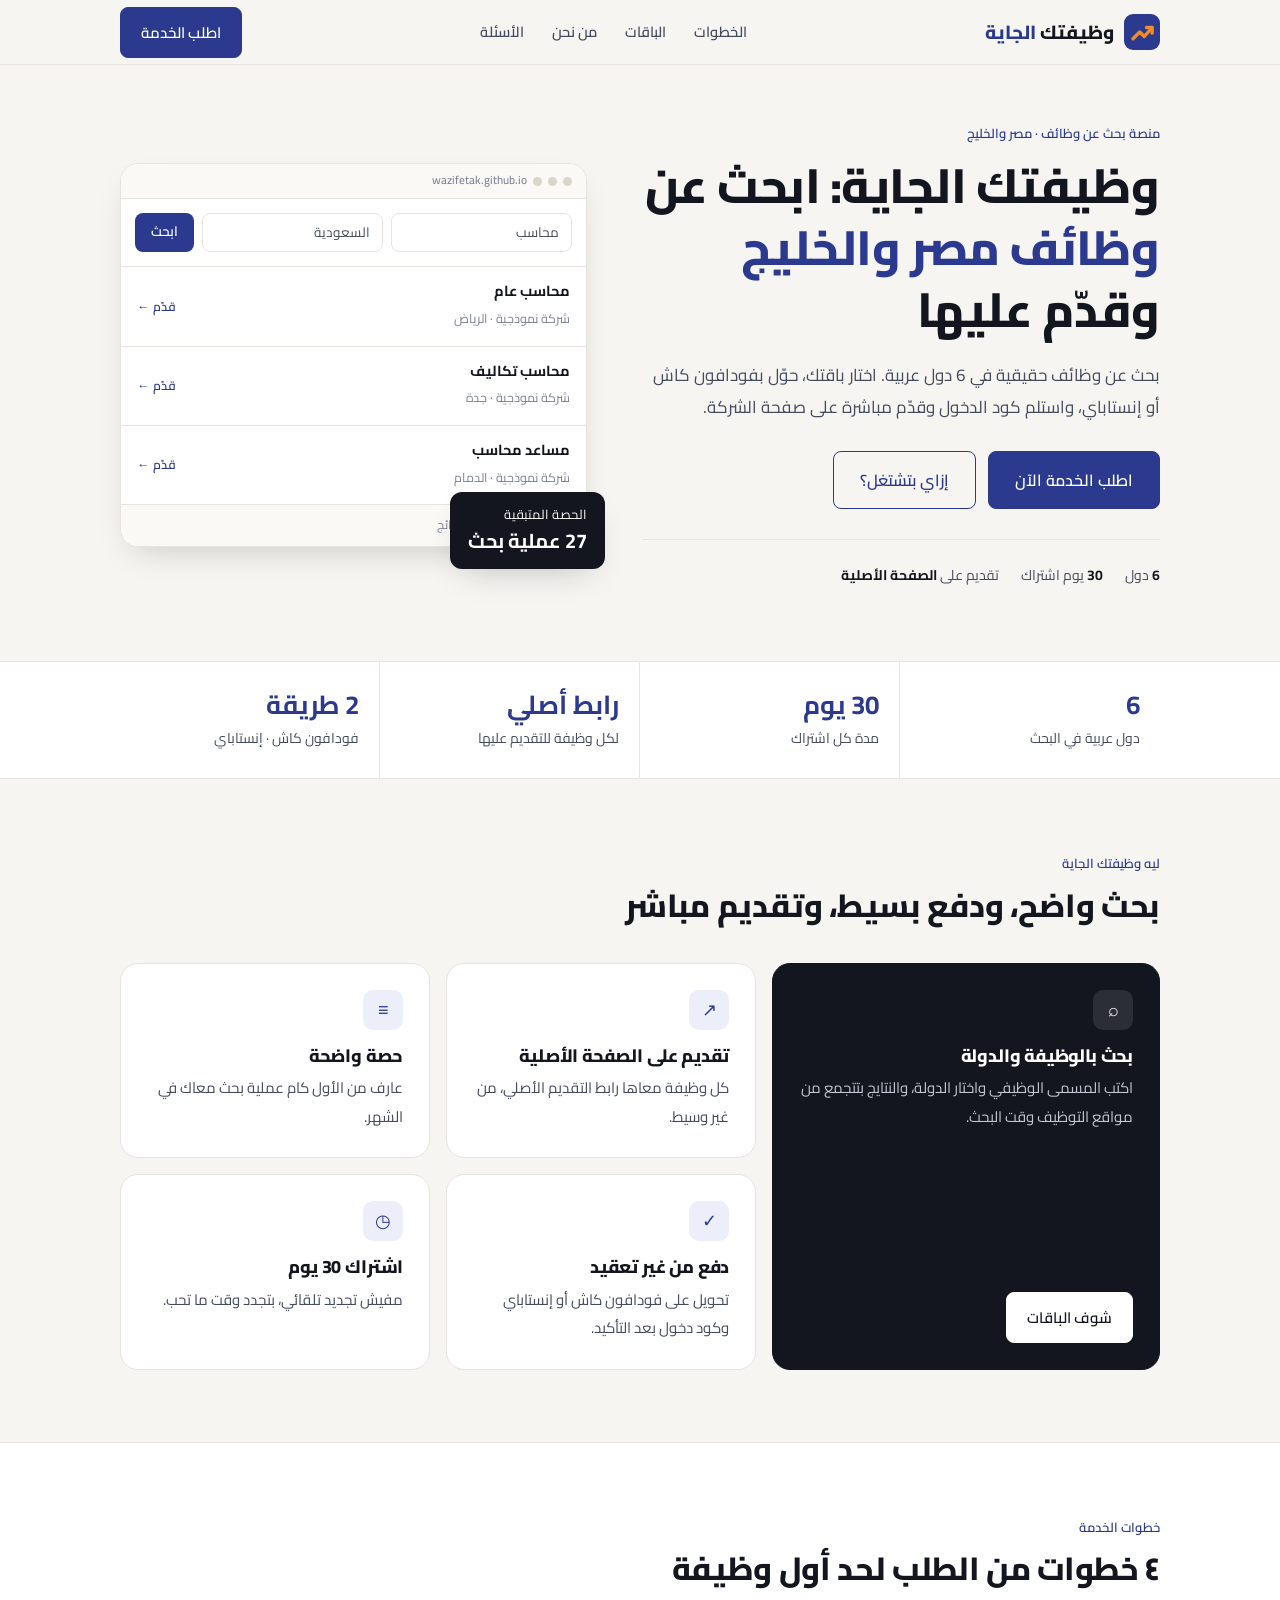
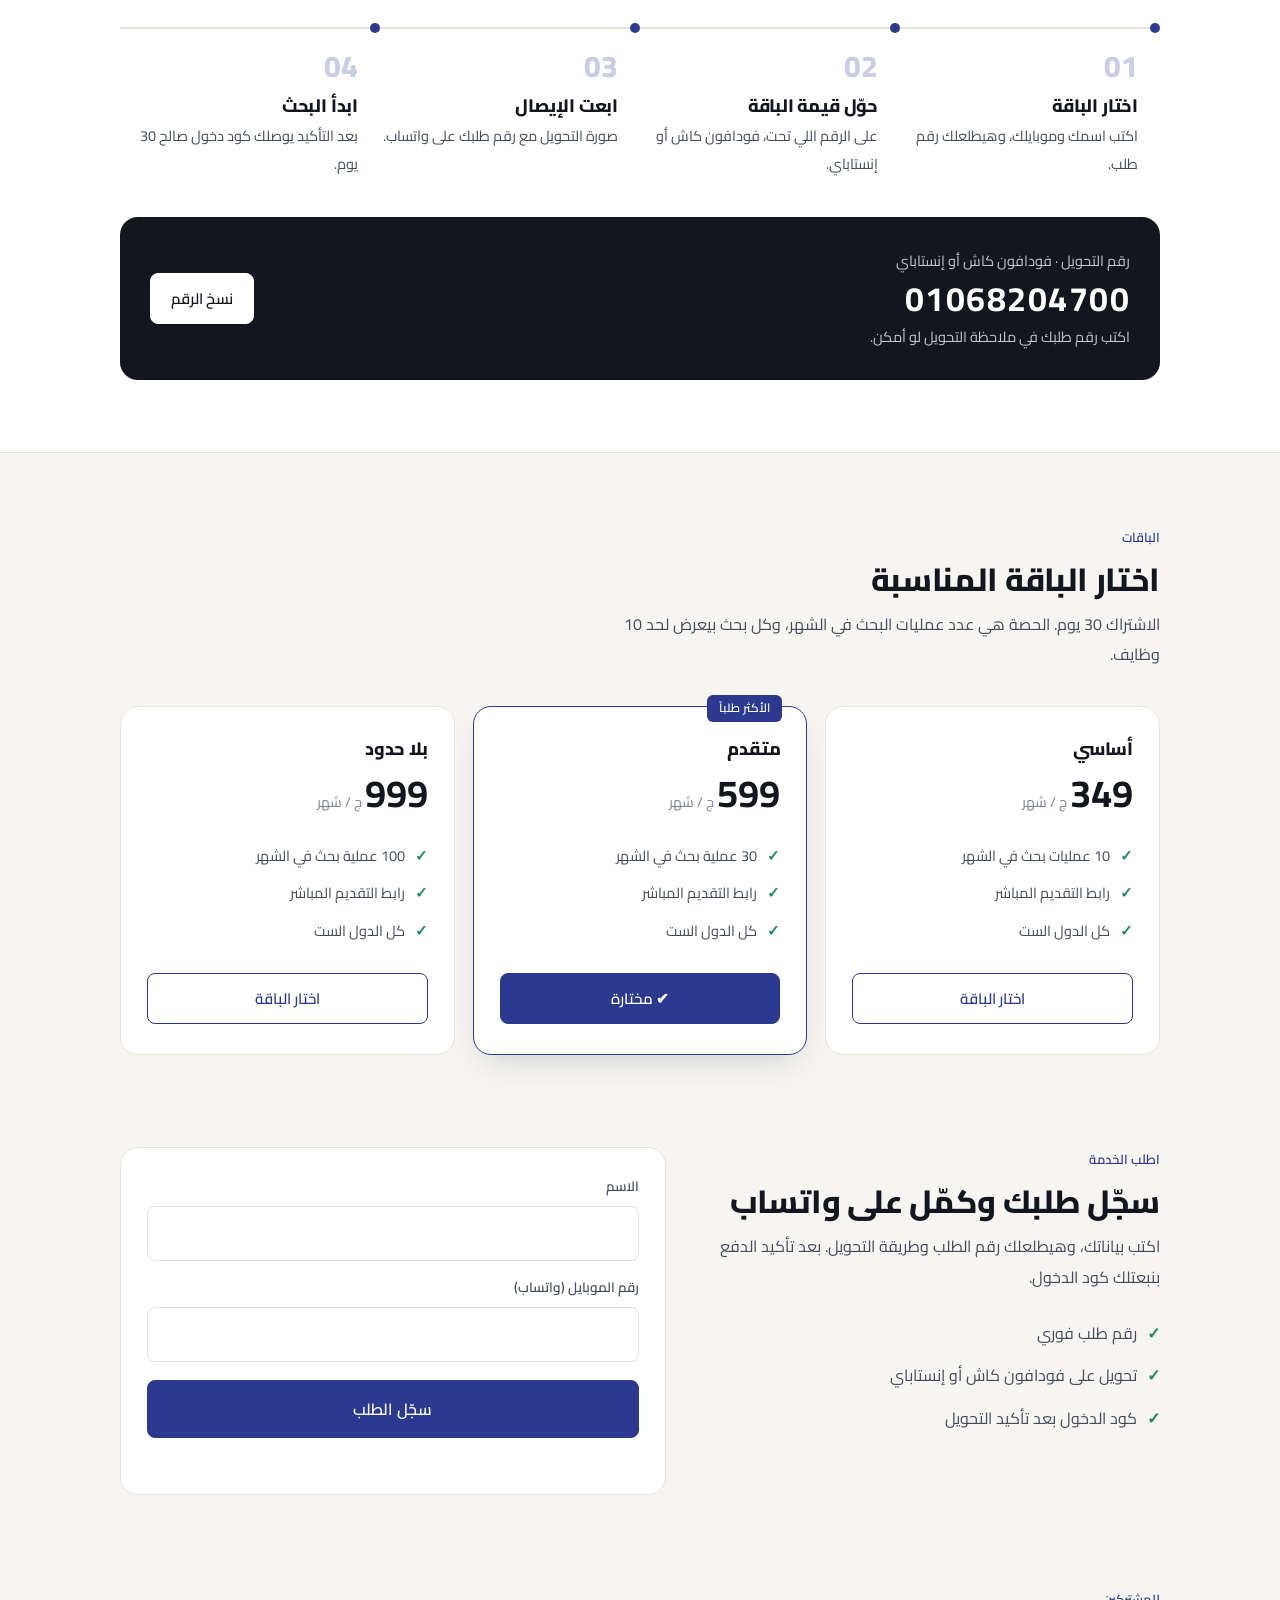
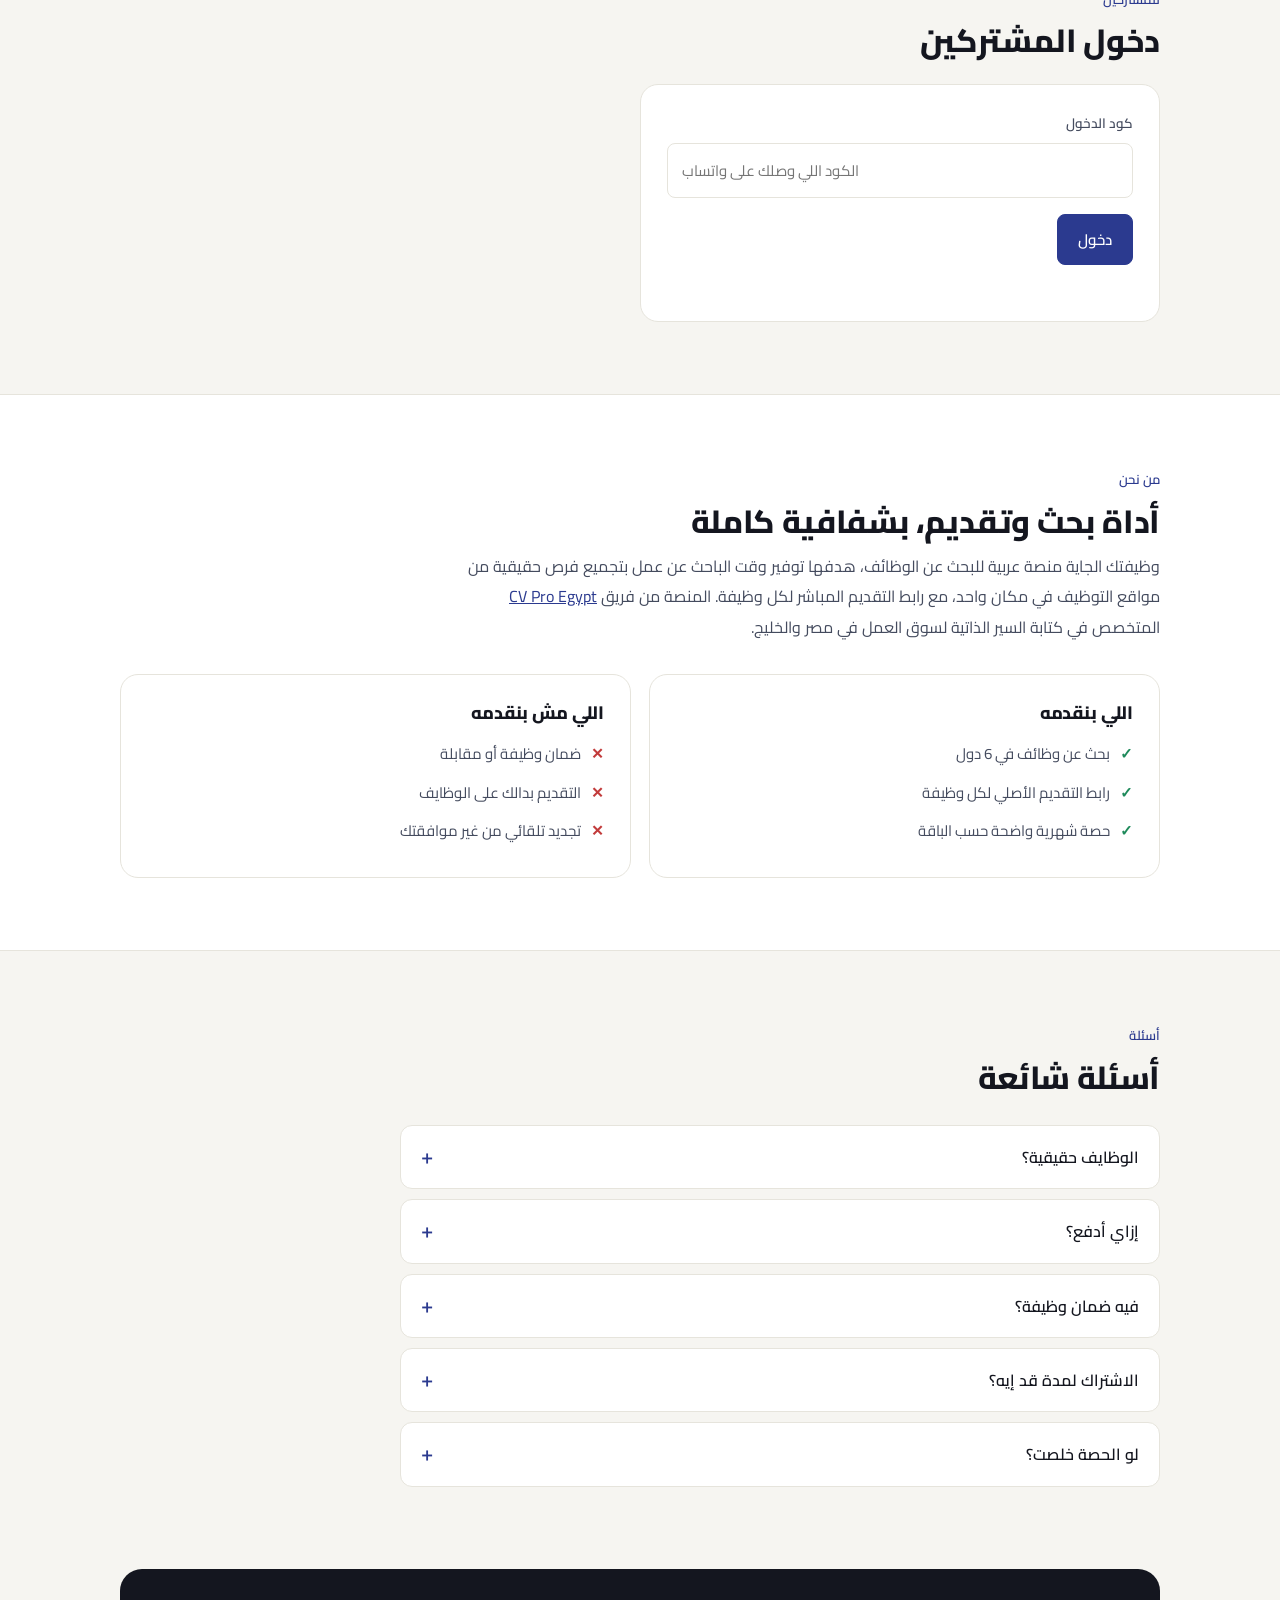
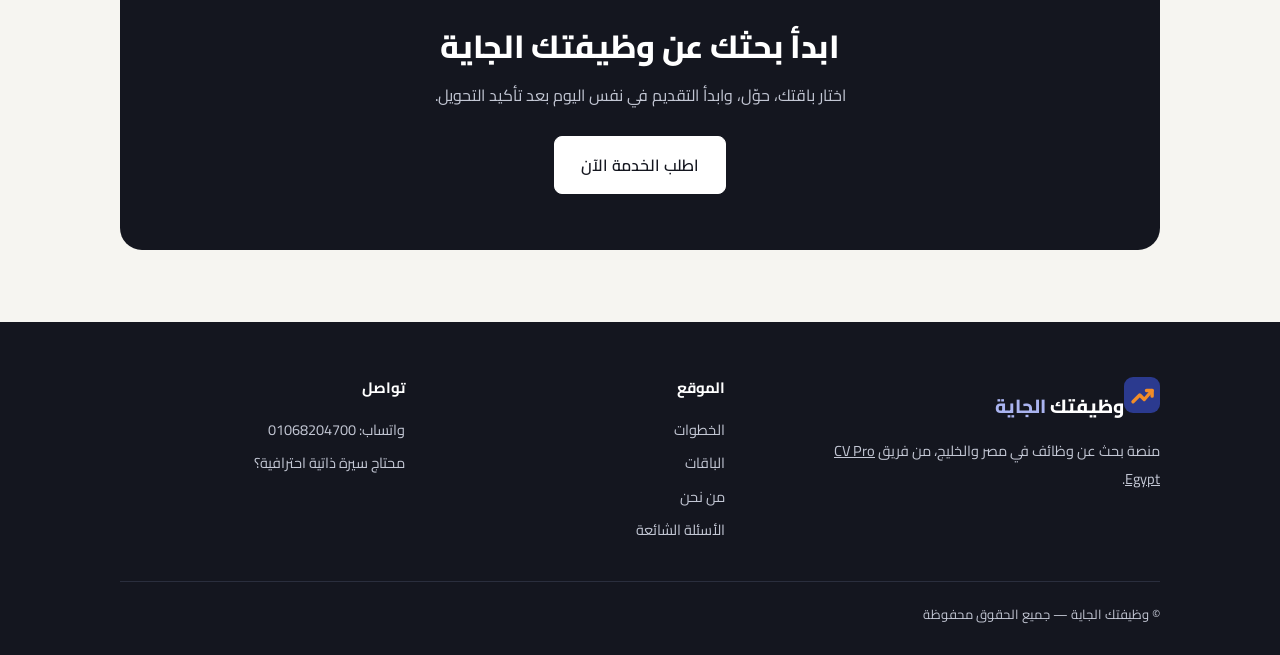
==== commit 06b56591: "quota by searches, loading state" ====
--- a/index.html
+++ b/index.html
@@ -21,9 +21,9 @@
 {"@type":"Organization","@id":"https://wazifetak.github.io/#org","name":"وظيفتك الجاية","alternateName":"Wazifetak El-Gaya","url":"https://wazifetak.github.io/","logo":"https://wazifetak.github.io/logo.svg","areaServed":["EG","SA","AE","KW","QA","BH"],"availableLanguage":"ar"},
 {"@type":"WebSite","name":"وظيفتك الجاية","url":"https://wazifetak.github.io/","inLanguage":"ar","publisher":{"@id":"https://wazifetak.github.io/#org"}},
 {"@type":"Service","name":"البحث عن وظائف في مصر والخليج","serviceType":"Job search and application platform","provider":{"@id":"https://wazifetak.github.io/#org"},"areaServed":["EG","SA","AE","KW","QA","BH"],"hasOfferCatalog":{"@type":"OfferCatalog","name":"باقات وظيفتك الجاية","itemListElement":[
-{"@type":"Offer","name":"أساسي - 10 وظائف شهرياً","price":"349","priceCurrency":"EGP"},
-{"@type":"Offer","name":"متقدم - 25 وظيفة شهرياً","price":"599","priceCurrency":"EGP"},
-{"@type":"Offer","name":"بلا حدود - بحث مفتوح","price":"999","priceCurrency":"EGP"}]}},
+{"@type":"Offer","name":"أساسي - 10 عمليات بحث شهرياً","price":"349","priceCurrency":"EGP"},
+{"@type":"Offer","name":"متقدم - 30 عملية بحث شهرياً","price":"599","priceCurrency":"EGP"},
+{"@type":"Offer","name":"بلا حدود - 100 عملية بحث شهرياً","price":"999","priceCurrency":"EGP"}]}},
 {"@type":"FAQPage","mainEntity":[
 {"@type":"Question","name":"الوظايف حقيقية؟","acceptedAnswer":{"@type":"Answer","text":"أيوه، الوظايف بتتجمع من مواقع التوظيف وقت البحث، وكل وظيفة ليها رابط التقديم الأصلي."}},
 {"@type":"Question","name":"إزاي أدفع؟","acceptedAnswer":{"@type":"Answer","text":"بالتحويل على فودافون كاش أو إنستاباي على الرقم 01068204700، وبعدها تبعت الإيصال على واتساب وتستلم كود الدخول."}},
@@ -136,7 +136,7 @@
 <div class="jr"><div><b>محاسب تكاليف</b><span>شركة نموذجية · جدة</span></div><u>قدّم ←</u></div>
 <div class="jr"><div><b>مساعد محاسب</b><span>شركة نموذجية · الدمام</span></div><u>قدّم ←</u></div>
 <div class="sm">مثال توضيحي لشكل النتائج</div></div>
-<div class="st"><span>الحصة المتبقية</span><b>25 وظيفة</b></div>
+<div class="st"><span>الحصة المتبقية</span><b>27 عملية بحث</b></div>
 </div></div></section>
 
 <div class="tr"><div class="w tg">
@@ -151,7 +151,7 @@
 <div class="ft">
 <div class="fc big rv"><div><div class="ic">⌕</div><h3>بحث بالوظيفة والدولة</h3><p>اكتب المسمى الوظيفي واختار الدولة، والنتايج بتتجمع من مواقع التوظيف وقت البحث.</p></div><a class="btn" style="background:#fff;color:var(--ink);border-color:#fff;align-self:flex-start" href="#plans">شوف الباقات</a></div>
 <div class="fc rv"><div class="ic">↗</div><h3>تقديم على الصفحة الأصلية</h3><p>كل وظيفة معاها رابط التقديم الأصلي، من غير وسيط.</p></div>
-<div class="fc rv"><div class="ic">≡</div><h3>حصة واضحة</h3><p>عارف من الأول كام وظيفة هتظهرلك في الشهر.</p></div>
+<div class="fc rv"><div class="ic">≡</div><h3>حصة واضحة</h3><p>عارف من الأول كام عملية بحث معاك في الشهر.</p></div>
 <div class="fc rv"><div class="ic">✓</div><h3>دفع من غير تعقيد</h3><p>تحويل على فودافون كاش أو إنستاباي وكود دخول بعد التأكيد.</p></div>
 <div class="fc rv"><div class="ic">◷</div><h3>اشتراك 30 يوم</h3><p>مفيش تجديد تلقائي، بتجدد وقت ما تحب.</p></div>
 </div></div></section>
@@ -169,7 +169,7 @@
 </div></section>
 
 <section id="plans"><div class="w">
-<div class="eb">الباقات</div><h2 class="rv">اختار الباقة المناسبة</h2><p class="sub">الاشتراك 30 يوم. الحصة هي عدد الوظايف اللي بتظهرلك في الشهر.</p>
+<div class="eb">الباقات</div><h2 class="rv">اختار الباقة المناسبة</h2><p class="sub">الاشتراك 30 يوم. الحصة هي عدد عمليات البحث في الشهر، وكل بحث بيعرض لحد 10 وظايف.</p>
 <div class="pls" id="pl"></div></div></section>
 
 <section id="order" style="padding-top:20px"><div class="w of">
@@ -219,7 +219,7 @@
 <script>
 const API='https://wazifetak-api.wazifetak.workers.dev';
 const WA='201068204700';
-const PL={sayyad:['أساسي',349,'10 وظايف في الشهر'],pro:['متقدم',599,'25 وظيفة في الشهر'],vip:['بلا حدود',999,'بحث مفتوح (حد أقصى 500)']};
+const PL={sayyad:['أساسي',349,'10 عمليات بحث في الشهر'],pro:['متقدم',599,'30 عملية بحث في الشهر'],vip:['بلا حدود',999,'100 عملية بحث في الشهر']};
 const $=i=>document.getElementById(i);
 const esc=s=>String(s??'').replace(/[&<>"]/g,m=>({'&':'&amp;','<':'&lt;','>':'&gt;','"':'&quot;'}[m]));
 let plan='pro';
@@ -234,13 +234,14 @@
   const msg=encodeURIComponent(`طلب رقم ${d.id} — باقة ${PL[plan][0]} (${d.plan.price} ج) على وظيفتك الجاية. هبعت إيصال التحويل.`);
   $('after').className='';$('after').innerHTML=`<p><b>رقم طلبك: ${esc(d.id)}</b><br>حوّل <b>${d.plan.price} ج</b> على <b dir="ltr">01068204700</b> (فودافون كاش أو إنستاباي)، وابعت الإيصال على واتساب، وهيوصلك كود الدخول بعد التأكيد.</p><a class="btn or" href="https://wa.me/${WA}?text=${msg}">ابعت الإيصال على واتساب</a>`;
  }catch(e){$('e1').textContent=e.message}};
-async function enter(){try{const d=await api('/me');$('srch').className='card';$('srch').style.marginTop='14px';$('me').textContent=`أهلاً ${d.name} — متبقي ${d.left} وظيفة`}catch(e){localStorage.removeItem('wg_code');$('e2').textContent=e.message}}
+async function enter(){try{const d=await api('/me');$('srch').className='card';$('srch').style.marginTop='14px';$('me').textContent=`أهلاً ${d.name} — متبقي ${d.left} عملية بحث`}catch(e){localStorage.removeItem('wg_code');$('e2').textContent=e.message}}
 $('login').onclick=()=>{$('e2').textContent='';localStorage.setItem('wg_code',$('code').value.trim());enter()};
 if(localStorage.getItem('wg_code'))enter();
-$('s').onclick=async()=>{$('e3').textContent='';
+$('s').onclick=async()=>{$('e3').textContent='';const b=$('s');b.disabled=true;b.textContent='جاري البحث...';$('res').innerHTML='<p class="m">بنجمّع الوظايف من مواقع التوظيف، ممكن ياخد حتى 15 ثانية...</p>';
  try{const d=await api('/search?'+new URLSearchParams({q:$('q').value,country:$('c').value}));
-  $('res').innerHTML=d.jobs.map(j=>`<div class="card job"><b>${esc(j.title)}</b><span class="m">${esc(j.company)} · ${esc(j.city)} ${esc(j.country)}</span><br><a class="btn" style="margin-top:8px" target="_blank" rel="noopener" href="${esc(j.link)}">قدّم الآن</a></div>`).join('')||'<p class="m">مفيش نتايج، جرّب كلمة تانية.</p>';
-  $('me').textContent=`متبقي ${d.left} وظيفة`}catch(e){$('e3').textContent=e.message}};
+  $('res').innerHTML=d.jobs.map(j=>`<div class="card job"><b>${esc(j.title)}</b><span class="m">${[j.company,j.city,j.country].filter(Boolean).map(esc).join(' · ')}</span><br><a class="btn" style="margin-top:8px" target="_blank" rel="noopener" href="${esc(j.link)}">قدّم الآن</a></div>`).join('')||'<p class="m">مفيش نتايج، جرّب كلمة تانية. ومبتتخصمش من حصتك.</p>';
+  $('me').textContent=`متبقي ${d.left} عملية بحث`}catch(e){$('res').innerHTML='';$('e3').textContent=e.message}
+ b.disabled=false;b.textContent='ابحث'};
 const io=new IntersectionObserver(es=>es.forEach(e=>{if(e.isIntersecting){e.target.classList.add('in');io.unobserve(e.target)}}),{threshold:.12});document.querySelectorAll('.rv').forEach(el=>io.observe(el));
 </script>
 </body></html>
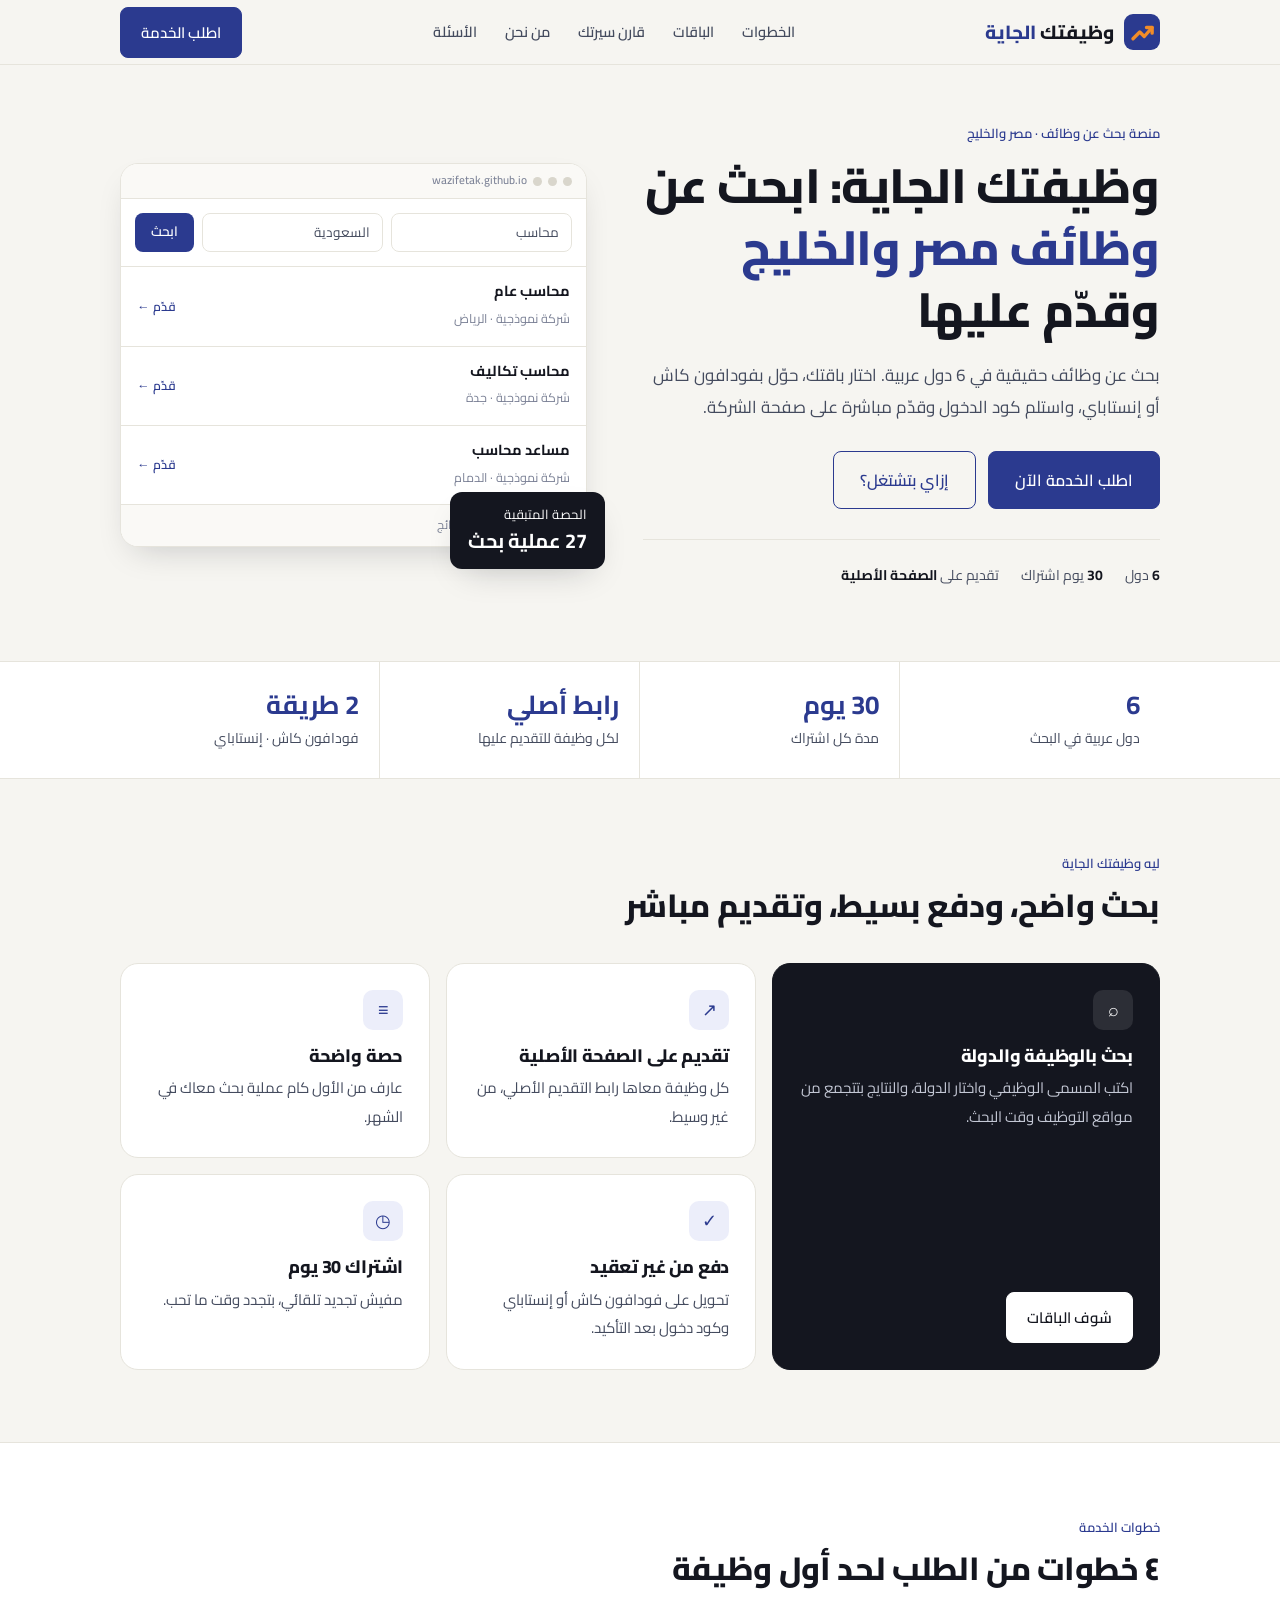
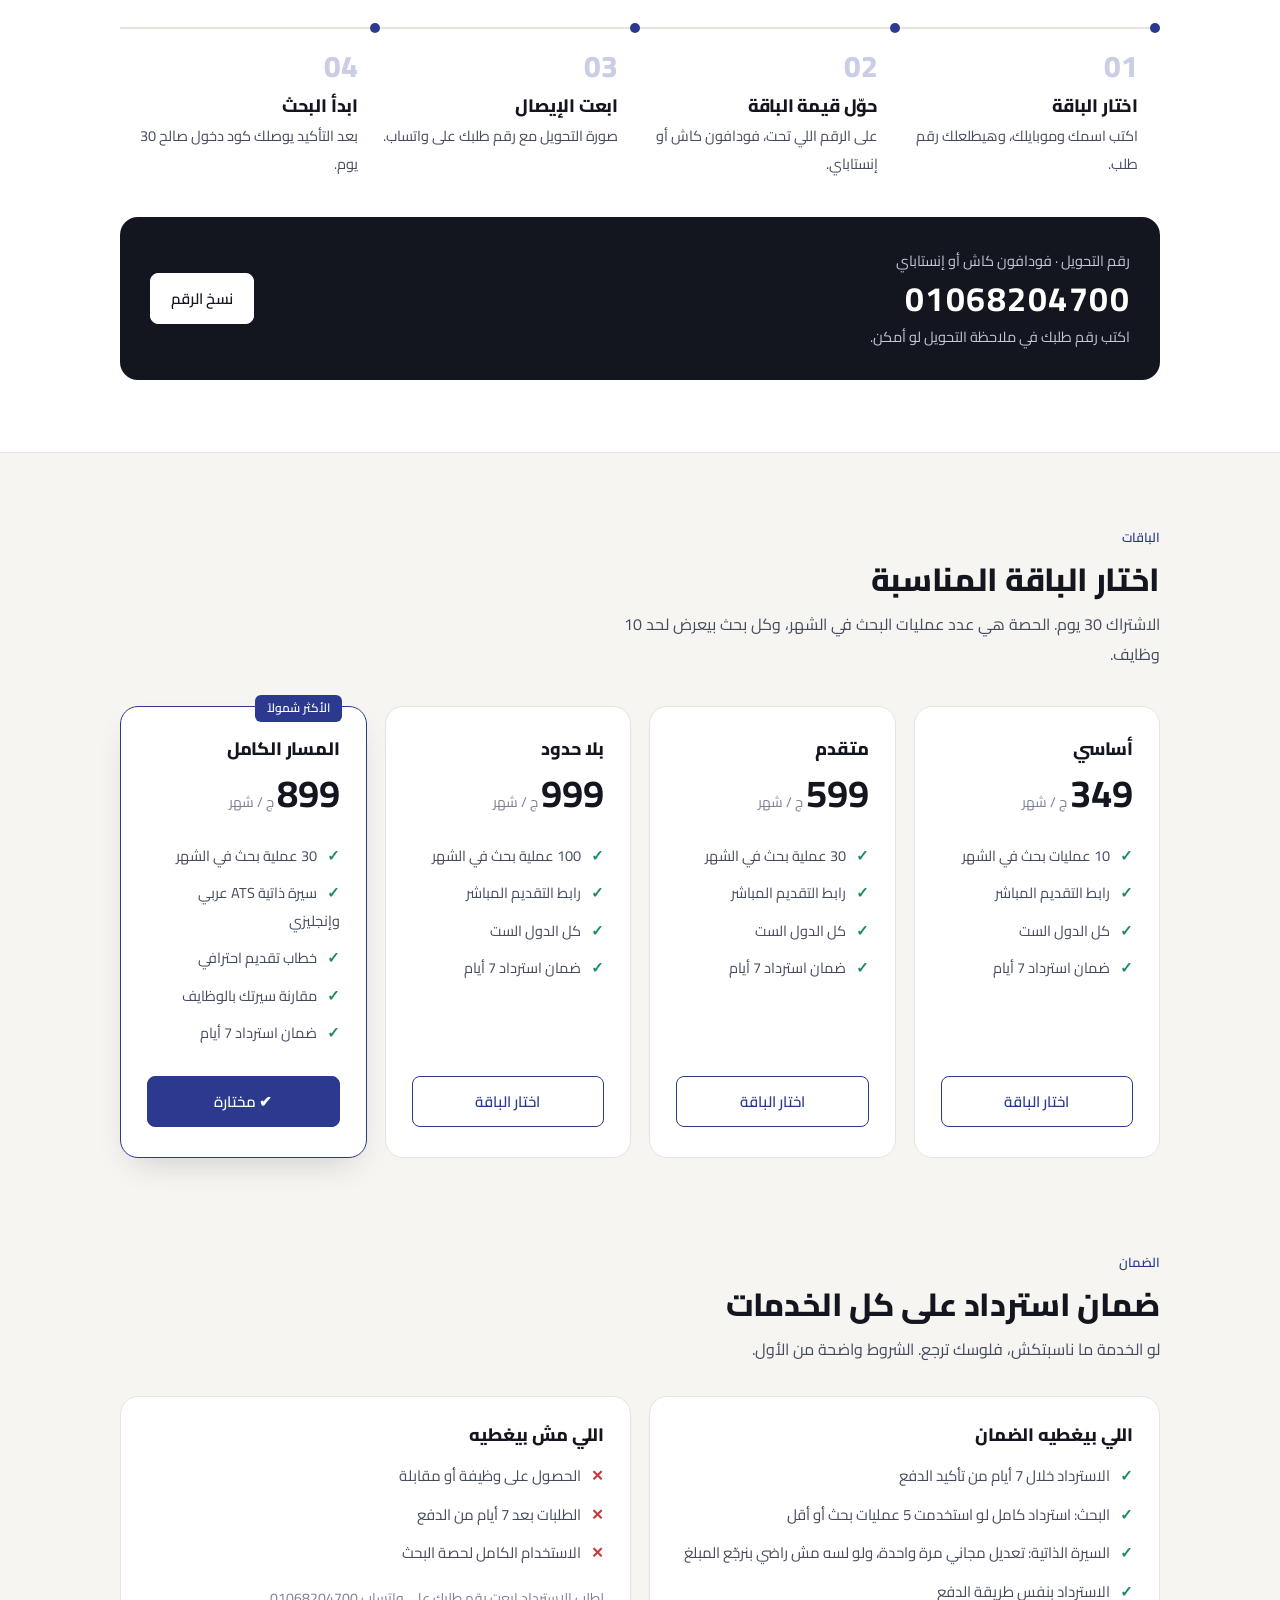
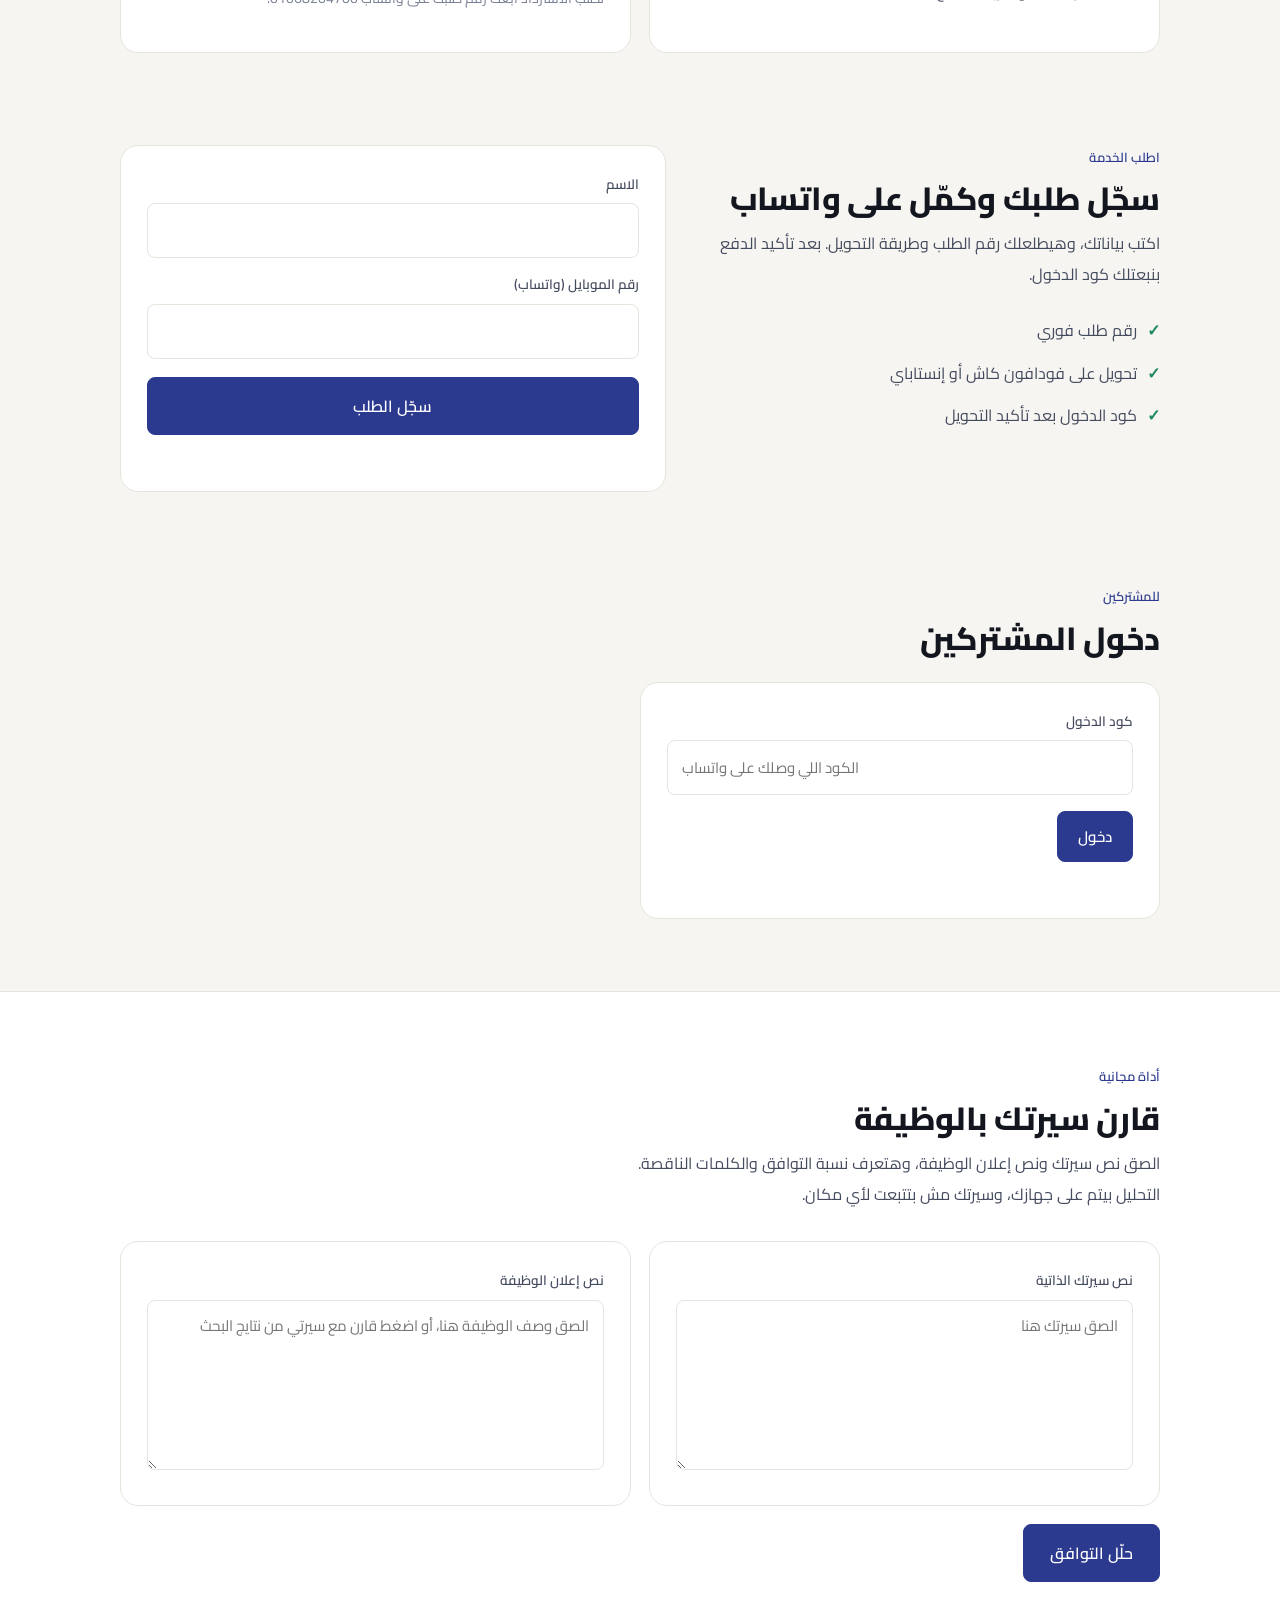
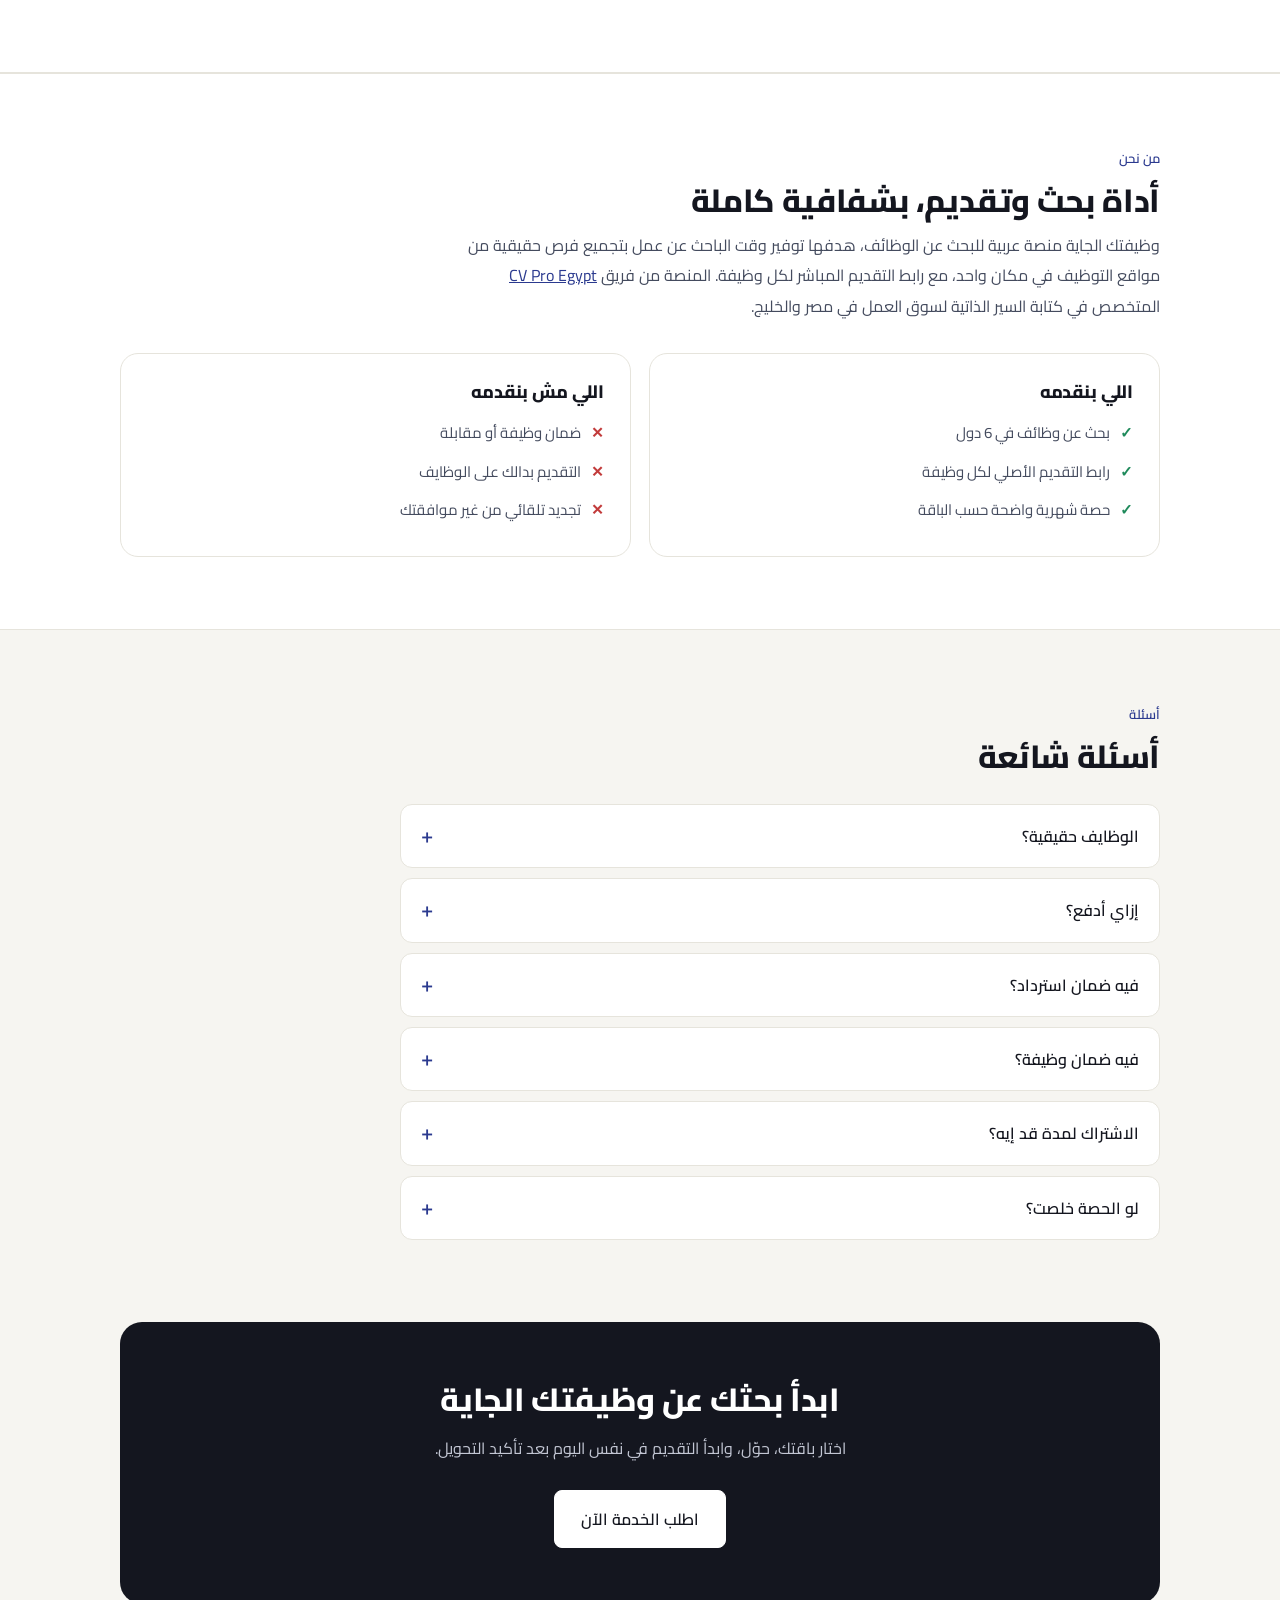
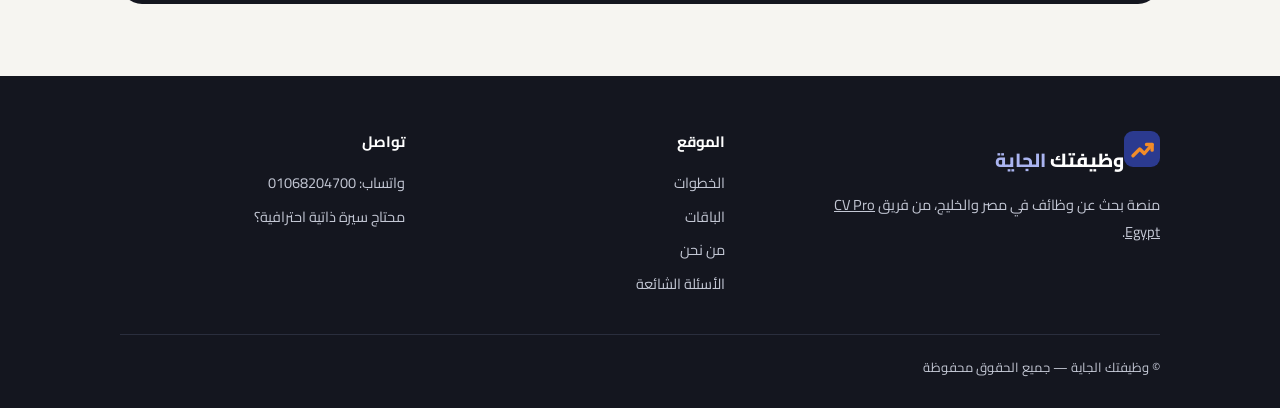
==== commit defe8a09: "full package, guarantee, CV compare tool" ====
--- a/index.html
+++ b/index.html
@@ -23,11 +23,13 @@
 {"@type":"Service","name":"البحث عن وظائف في مصر والخليج","serviceType":"Job search and application platform","provider":{"@id":"https://wazifetak.github.io/#org"},"areaServed":["EG","SA","AE","KW","QA","BH"],"hasOfferCatalog":{"@type":"OfferCatalog","name":"باقات وظيفتك الجاية","itemListElement":[
 {"@type":"Offer","name":"أساسي - 10 عمليات بحث شهرياً","price":"349","priceCurrency":"EGP"},
 {"@type":"Offer","name":"متقدم - 30 عملية بحث شهرياً","price":"599","priceCurrency":"EGP"},
-{"@type":"Offer","name":"بلا حدود - 100 عملية بحث شهرياً","price":"999","priceCurrency":"EGP"}]}},
+{"@type":"Offer","name":"بلا حدود - 100 عملية بحث شهرياً","price":"999","priceCurrency":"EGP"},
+{"@type":"Offer","name":"المسار الكامل - بحث وسيرة ذاتية وخطاب تقديم","price":"899","priceCurrency":"EGP"}]}},
 {"@type":"FAQPage","mainEntity":[
 {"@type":"Question","name":"الوظايف حقيقية؟","acceptedAnswer":{"@type":"Answer","text":"أيوه، الوظايف بتتجمع من مواقع التوظيف وقت البحث، وكل وظيفة ليها رابط التقديم الأصلي."}},
 {"@type":"Question","name":"إزاي أدفع؟","acceptedAnswer":{"@type":"Answer","text":"بالتحويل على فودافون كاش أو إنستاباي على الرقم 01068204700، وبعدها تبعت الإيصال على واتساب وتستلم كود الدخول."}},
 {"@type":"Question","name":"فيه ضمان وظيفة؟","acceptedAnswer":{"@type":"Answer","text":"لا. وظيفتك الجاية أداة بحث وتقديم ولا تضمن وظيفة أو مقابلة."}},
+{"@type":"Question","name":"فيه ضمان استرداد؟","acceptedAnswer":{"@type":"Answer","text":"أيوه، ضمان استرداد خلال 7 أيام من تأكيد الدفع على جميع الخدمات بشروط واضحة، والضمان على جودة الخدمة وليس على الحصول على وظيفة."}},
 {"@type":"Question","name":"الاشتراك لمدة قد إيه؟","acceptedAnswer":{"@type":"Answer","text":"30 يوم من تفعيل الكود."}}]}]}</script>
 <style>
 :root{color-scheme:light;--ink:#14161f;--ink2:#444b5e;--mut:#7a8095;--bg:#f6f5f1;--sf:#fff;--ln:#e6e4dc;--ac:#2b3a8f;--ac2:#1f2b6e;--ok:#1f8a5b;--r1:8px;--r2:12px;--r3:18px;--sh1:0 1px 2px rgba(20,22,31,.06);--sh2:0 14px 34px -14px rgba(20,22,31,.22);box-sizing:border-box;padding-top:env(safe-area-inset-top,0px)}
@@ -75,7 +77,7 @@
 .pay{margin-top:40px;background:var(--ink);color:#fff;border-radius:var(--r3);padding:30px;display:flex;justify-content:space-between;align-items:center;gap:20px;flex-wrap:wrap}
 .pay p{margin:0;color:#c3c7d4;font-size:14.5px}.pay b{display:block;font-size:34px;letter-spacing:1.5px;direction:ltr;text-align:right;line-height:1.4}
 .pay .btn{background:#fff;color:var(--ink);border-color:#fff}.pay .m{color:#9fe0c0}
-.pls{display:grid;grid-template-columns:repeat(3,1fr);gap:18px;margin-top:36px;align-items:stretch}
+.pls{display:grid;grid-template-columns:repeat(auto-fit,minmax(230px,1fr));gap:18px;margin-top:36px;align-items:stretch}
 .pc{position:relative;background:var(--sf);border:1.5px solid var(--ln);border-radius:var(--r3);padding:30px 26px;display:flex;flex-direction:column;cursor:pointer;transition:box-shadow .2s,border-color .2s}
 .pc:hover{box-shadow:var(--sh2)}.pc.sel{border-color:var(--ac);box-shadow:var(--sh2)}
 .bd{position:absolute;top:-12px;inset-inline-start:24px;background:var(--ac);color:#fff;font-size:12px;font-weight:600;padding:2px 12px;border-radius:6px}
@@ -84,8 +86,8 @@
 .of{display:grid;grid-template-columns:.9fr 1.1fr;gap:48px;align-items:start}
 .card{background:var(--sf);border:1px solid var(--ln);border-radius:var(--r3);padding:26px}
 label{display:block;font-size:13.5px;font-weight:600;color:var(--ink2);margin:14px 0 6px}label:first-child{margin-top:0}
-input,select{width:100%;padding:12px 14px;border:1.5px solid var(--ln);border-radius:var(--r1);background:#fff;color:var(--ink);font:400 15px Cairo,sans-serif;transition:border-color .15s,box-shadow .15s}
-input:focus,select:focus{outline:0;border-color:var(--ac);box-shadow:0 0 0 3px #2b3a8f22}
+input,select,textarea{width:100%;padding:12px 14px;border:1.5px solid var(--ln);border-radius:var(--r1);background:#fff;color:var(--ink);font:400 15px Cairo,sans-serif;transition:border-color .15s,box-shadow .15s}
+input:focus,select:focus,textarea:focus{outline:0;border-color:var(--ac);box-shadow:0 0 0 3px #2b3a8f22}
 .err{color:#c23b3b;font-size:14px;min-height:22px;margin:8px 0 0}.m{color:var(--mut);font-size:14px}.hide{display:none}
 #after{margin-top:6px;padding:16px;background:#f1f6f3;border:1px solid #cfe5d8;border-radius:var(--r2)}#after p{margin:0 0 12px}
 .job{margin-top:12px;padding:16px}.job b{display:block}
@@ -100,6 +102,9 @@
 .fg{display:grid;grid-template-columns:1.4fr 1fr 1fr;gap:36px}.fg h4{margin:0 0 10px;color:#fff;font-size:15px}.fg a{display:block;text-decoration:none;padding:3px 0}.fg a:hover{color:#fff}
 .fg .logo{color:#fff;margin-bottom:10px}.fg .logo i{color:#aab4f0}.cr{margin-top:34px;padding-top:20px;border-top:1px solid #2a2e3d;font-size:13px}
 .bar{display:none}
+textarea{resize:vertical;min-height:170px;line-height:1.7}
+.sc{font-size:44px;font-weight:800;line-height:1.2}.pg{height:10px;background:var(--ln);border-radius:6px;overflow:hidden;margin:8px 0 18px}.pg i{display:block;height:100%;background:var(--ac)}
+.kw span{display:inline-block;margin:3px;padding:2px 10px;border-radius:6px;font-size:13.5px;direction:ltr}.kw.ok span{background:#e3f3ea;color:#17613f}.kw.no span{background:#fbe9e9;color:#a02b2b}
 .js .rv{opacity:0;transform:translateY(14px);transition:opacity .5s,transform .5s}.js .rv.in{opacity:1;transform:none}
 @media(prefers-reduced-motion:reduce){*{transition:none!important;scroll-behavior:auto!important}.js .rv{opacity:1;transform:none}}
 @media(max-width:860px){
@@ -118,7 +123,7 @@
 <svg width="0" height="0" style="position:absolute" aria-hidden="true"><symbol id="lg" viewBox="0 0 64 64"><rect width="64" height="64" rx="16" fill="#2b3a8f"/><path d="M16 44l12-12 8 8 14-16" stroke="#f28c28" stroke-width="6" fill="none" stroke-linecap="round" stroke-linejoin="round"/><path d="M40 24h10v10" stroke="#f28c28" stroke-width="6" fill="none" stroke-linecap="round" stroke-linejoin="round"/></symbol></svg>
 <header><div class="w"><nav>
 <a class="logo" href="/" aria-label="وظيفتك الجاية"><svg><use href="#lg"/></svg><span>وظيفتك <i>الجاية</i></span></a>
-<div class="nv"><a href="#how">الخطوات</a><a href="#plans">الباقات</a><a href="#about">من نحن</a><a href="#faq">الأسئلة</a></div>
+<div class="nv"><a href="#how">الخطوات</a><a href="#plans">الباقات</a><a href="#compare">قارن سيرتك</a><a href="#about">من نحن</a><a href="#faq">الأسئلة</a></div>
 <a class="btn" href="#order">اطلب الخدمة</a></nav></div></header>
 <main>
 <section class="hero"><div class="w hg">
@@ -172,6 +177,12 @@
 <div class="eb">الباقات</div><h2 class="rv">اختار الباقة المناسبة</h2><p class="sub">الاشتراك 30 يوم. الحصة هي عدد عمليات البحث في الشهر، وكل بحث بيعرض لحد 10 وظايف.</p>
 <div class="pls" id="pl"></div></div></section>
 
+<section id="guarantee" style="padding-top:20px"><div class="w">
+<div class="eb">الضمان</div><h2>ضمان استرداد على كل الخدمات</h2><p class="sub">لو الخدمة ما ناسبتكش، فلوسك ترجع. الشروط واضحة من الأول.</p>
+<div class="cp"><div class="card y"><h3>اللي بيغطيه الضمان</h3><ul><li>الاسترداد خلال 7 أيام من تأكيد الدفع</li><li>البحث: استرداد كامل لو استخدمت 5 عمليات بحث أو أقل</li><li>السيرة الذاتية: تعديل مجاني مرة واحدة، ولو لسه مش راضي بنرجّع المبلغ</li><li>الاسترداد بنفس طريقة الدفع</li></ul></div>
+<div class="card n"><h3>اللي مش بيغطيه</h3><ul><li>الحصول على وظيفة أو مقابلة</li><li>الطلبات بعد 7 أيام من الدفع</li><li>الاستخدام الكامل لحصة البحث</li></ul><p class="m" style="margin-top:12px">لطلب الاسترداد ابعت رقم طلبك على واتساب <span dir="ltr">01068204700</span>.</p></div></div>
+</div></section>
+
 <section id="order" style="padding-top:20px"><div class="w of">
 <div><div class="eb">اطلب الخدمة</div><h2>سجّل طلبك وكمّل على واتساب</h2><p class="sub">اكتب بياناتك، وهيطلعلك رقم الطلب وطريقة التحويل. بعد تأكيد الدفع بنبعتلك كود الدخول.</p>
 <ul class="ck"><li>رقم طلب فوري</li><li>تحويل على فودافون كاش أو إنستاباي</li><li>كود الدخول بعد تأكيد التحويل</li></ul></div>
@@ -193,6 +204,14 @@
 <p style="margin:16px 0 0"><button class="btn or" id="s">ابحث</button></p><p class="err" id="e3"></p><div id="res"></div></div>
 </div></section>
 
+<section id="compare" style="background:var(--sf);border-block:1px solid var(--ln)"><div class="w">
+<div class="eb">أداة مجانية</div><h2>قارن سيرتك بالوظيفة</h2><p class="sub">الصق نص سيرتك ونص إعلان الوظيفة، وهتعرف نسبة التوافق والكلمات الناقصة. التحليل بيتم على جهازك، وسيرتك مش بتتبعت لأي مكان.</p>
+<div class="cp"><div class="card"><label for="cvt">نص سيرتك الذاتية</label><textarea id="cvt" placeholder="الصق سيرتك هنا"></textarea></div>
+<div class="card"><label for="jbt">نص إعلان الوظيفة</label><textarea id="jbt" placeholder="الصق وصف الوظيفة هنا، أو اضغط قارن مع سيرتي من نتايج البحث"></textarea></div></div>
+<p style="margin:18px 0 0"><button class="btn lg" id="cmpgo">حلّل التوافق</button></p>
+<div id="cmpres" style="margin-top:18px"></div>
+</div></section>
+
 <section id="about" style="background:var(--sf);border-block:1px solid var(--ln)"><div class="w">
 <div class="eb">من نحن</div><h2>أداة بحث وتقديم، بشفافية كاملة</h2>
 <p class="sub" style="max-width:720px">وظيفتك الجاية منصة عربية للبحث عن الوظائف، هدفها توفير وقت الباحث عن عمل بتجميع فرص حقيقية من مواقع التوظيف في مكان واحد، مع رابط التقديم المباشر لكل وظيفة. المنصة من فريق <a href="https://cvproservice.github.io/cvpro/" style="color:var(--ac)">CV Pro Egypt</a> المتخصص في كتابة السير الذاتية لسوق العمل في مصر والخليج.</p>
@@ -203,6 +222,7 @@
 <section id="faq"><div class="w"><div class="eb">أسئلة</div><h2>أسئلة شائعة</h2><div style="margin-top:26px;max-width:760px">
 <details><summary>الوظايف حقيقية؟</summary><p>أيوه، بتتجمع من مواقع التوظيف وقت البحث، وكل وظيفة ليها رابط التقديم الأصلي.</p></details>
 <details><summary>إزاي أدفع؟</summary><p>بالتحويل على فودافون كاش أو إنستاباي على الرقم 01068204700، وبعدها تبعت الإيصال على واتساب وتستلم كود الدخول.</p></details>
+<details><summary>فيه ضمان استرداد؟</summary><p>أيوه، خلال 7 أيام من تأكيد الدفع على جميع الخدمات. التفاصيل في قسم الضمان، والضمان على جودة الخدمة مش على الحصول على وظيفة.</p></details>
 <details><summary>فيه ضمان وظيفة؟</summary><p>لا. وظيفتك الجاية أداة بحث وتقديم ولا تضمن وظيفة أو مقابلة.</p></details>
 <details><summary>الاشتراك لمدة قد إيه؟</summary><p>30 يوم من تفعيل الكود.</p></details>
 <details><summary>لو الحصة خلصت؟</summary><p>تقدر ترقّي باقتك أو تجدد الاشتراك من واتساب.</p></details>
@@ -219,11 +239,11 @@
 <script>
 const API='https://wazifetak-api.wazifetak.workers.dev';
 const WA='201068204700';
-const PL={sayyad:['أساسي',349,'10 عمليات بحث في الشهر'],pro:['متقدم',599,'30 عملية بحث في الشهر'],vip:['بلا حدود',999,'100 عملية بحث في الشهر']};
+const PL={sayyad:['أساسي',349,'10 عمليات بحث في الشهر',['رابط التقديم المباشر','كل الدول الست','ضمان استرداد 7 أيام']],pro:['متقدم',599,'30 عملية بحث في الشهر',['رابط التقديم المباشر','كل الدول الست','ضمان استرداد 7 أيام']],vip:['بلا حدود',999,'100 عملية بحث في الشهر',['رابط التقديم المباشر','كل الدول الست','ضمان استرداد 7 أيام']],full:['المسار الكامل',899,'30 عملية بحث في الشهر',['سيرة ذاتية ATS عربي وإنجليزي','خطاب تقديم احترافي','مقارنة سيرتك بالوظايف','ضمان استرداد 7 أيام']]};
 const $=i=>document.getElementById(i);
 const esc=s=>String(s??'').replace(/[&<>"]/g,m=>({'&':'&amp;','<':'&lt;','>':'&gt;','"':'&quot;'}[m]));
-let plan='pro';
-function drawPlans(){$('pl').innerHTML=Object.entries(PL).map(([k,v])=>`<div class="pc${k==plan?' sel':''}" data-k="${k}">${k=='pro'?'<span class="bd">الأكثر طلباً</span>':''}<h3>${v[0]}</h3><div class="pr"><b>${v[1]}</b> ج / شهر</div><ul><li>${v[2]}</li><li>رابط التقديم المباشر</li><li>كل الدول الست</li></ul><button class="btn ${k==plan?'':'ol'} wide" data-k="${k}">${k==plan?'✔ مختارة':'اختار الباقة'}</button></div>`).join('')}
+let plan='full';
+function drawPlans(){$('pl').innerHTML=Object.entries(PL).map(([k,v])=>`<div class="pc${k==plan?' sel':''}" data-k="${k}">${k=='full'?'<span class="bd">الأكثر شمولاً</span>':''}<h3>${v[0]}</h3><div class="pr"><b>${v[1]}</b> ج / شهر</div><ul>${[v[2],...v[3]].map(t=>'<li>'+t+'</li>').join('')}</ul><button class="btn ${k==plan?'':'ol'} wide" data-k="${k}">${k==plan?'✔ مختارة':'اختار الباقة'}</button></div>`).join('')}
 drawPlans();$('pl').onclick=e=>{const p=e.target.closest('[data-k]');if(p){plan=p.dataset.k;drawPlans();if(e.target.closest('button'))location.hash='order'}};
 $('cp').onclick=async()=>{try{await navigator.clipboard.writeText('01068204700');$('cm').textContent='✔ اتنسخ'}catch(e){$('cm').textContent='انسخه يدوياً'}};
 async function api(path,opt={}){const c=localStorage.getItem('wg_code');
@@ -232,16 +252,39 @@
 $('go').onclick=async()=>{$('e1').textContent='';
  try{const d=await api('/order',{method:'POST',body:JSON.stringify({name:$('nm').value,phone:$('ph').value,plan})});
   const msg=encodeURIComponent(`طلب رقم ${d.id} — باقة ${PL[plan][0]} (${d.plan.price} ج) على وظيفتك الجاية. هبعت إيصال التحويل.`);
-  $('after').className='';$('after').innerHTML=`<p><b>رقم طلبك: ${esc(d.id)}</b><br>حوّل <b>${d.plan.price} ج</b> على <b dir="ltr">01068204700</b> (فودافون كاش أو إنستاباي)، وابعت الإيصال على واتساب، وهيوصلك كود الدخول بعد التأكيد.</p><a class="btn or" href="https://wa.me/${WA}?text=${msg}">ابعت الإيصال على واتساب</a>`;
+  $('after').className='';$('after').innerHTML=`<p><b>رقم طلبك: ${esc(d.id)}</b><br>حوّل <b>${d.plan.price} ج</b> على <b dir="ltr">01068204700</b> (فودافون كاش أو إنستاباي)، وابعت الإيصال على واتساب، وهيوصلك كود الدخول بعد التأكيد.${plan=='full'?'<br>وبعد التأكيد هنتواصل معاك على واتساب لاستلام بيانات سيرتك وتجهيزها.':''}</p><a class="btn or" href="https://wa.me/${WA}?text=${msg}">ابعت الإيصال على واتساب</a>`;
  }catch(e){$('e1').textContent=e.message}};
 async function enter(){try{const d=await api('/me');$('srch').className='card';$('srch').style.marginTop='14px';$('me').textContent=`أهلاً ${d.name} — متبقي ${d.left} عملية بحث`}catch(e){localStorage.removeItem('wg_code');$('e2').textContent=e.message}}
 $('login').onclick=()=>{$('e2').textContent='';localStorage.setItem('wg_code',$('code').value.trim());enter()};
 if(localStorage.getItem('wg_code'))enter();
 $('s').onclick=async()=>{$('e3').textContent='';const b=$('s');b.disabled=true;b.textContent='جاري البحث...';$('res').innerHTML='<p class="m">بنجمّع الوظايف من مواقع التوظيف، ممكن ياخد حتى 15 ثانية...</p>';
  try{const d=await api('/search?'+new URLSearchParams({q:$('q').value,country:$('c').value}));
-  $('res').innerHTML=d.jobs.map(j=>`<div class="card job"><b>${esc(j.title)}</b><span class="m">${[j.company,j.city,j.country].filter(Boolean).map(esc).join(' · ')}</span><br><a class="btn" style="margin-top:8px" target="_blank" rel="noopener" href="${esc(j.link)}">قدّم الآن</a></div>`).join('')||'<p class="m">مفيش نتايج، جرّب كلمة تانية. ومبتتخصمش من حصتك.</p>';
+  window.JOBS=d.jobs;$('res').innerHTML=d.jobs.map((j,i)=>`<div class="card job"><b>${esc(j.title)}</b><span class="m">${[j.company,j.city,j.country].filter(Boolean).map(esc).join(' · ')}</span><br><a class="btn" style="margin-top:8px" target="_blank" rel="noopener" href="${esc(j.link)}">قدّم الآن</a> <button class="btn ol" style="margin-top:8px" data-cmp="${i}">قارن مع سيرتي</button></div>`).join('')||'<p class="m">مفيش نتايج، جرّب كلمة تانية. ومبتتخصمش من حصتك.</p>';
   $('me').textContent=`متبقي ${d.left} عملية بحث`}catch(e){$('res').innerHTML='';$('e3').textContent=e.message}
  b.disabled=false;b.textContent='ابحث'};
+
+const SW=('the and for with you are our will have has that this from your able all any can not but who their they job jobs work working year years experience required requirements skills responsibilities role position candidate team including must should strong good excellent ability knowledge also such other than more least plus etc new using use well within into per about looking company apply application need needs skilled handle ensure responsible provide من في على الى إلى عن مع او أو ان أن التي الذي هذا هذه ذلك كما لدى يجب يكون خبره خبرة سنوات سنه سنة مطلوب المطلوب شركه شركة وظيفه وظيفة العمل عمل لديه ذات حديثي التخرج المهام المسؤوليات الشروط').split(' ');
+const nm=t=>t.toLowerCase().replace(/[\u064B-\u065F\u0670\u0640]/g,'').replace(/[أإآ]/g,'ا').replace(/ى/g,'ي').replace(/ة/g,'ه');
+const STOP=new Set(SW.map(nm));
+function toks(t){return (nm(t).match(/[a-z][a-z0-9+#.\-]+|[\u0621-\u064A]{3,}/g)||[]).map(w=>{if(/^[a-z]/.test(w)){w=w.replace(/[.\-]+$/,'');if(w.length>4&&w.endsWith('s'))w=w.slice(0,-1)}else if(w.length>4&&w.startsWith('ال'))w=w.slice(2);return w}).filter(w=>w.length>=3&&!STOP.has(w))}
+function compare(){const cv=$('cvt').value,jb=$('jbt').value,r=$('cmpres');
+ if(cv.trim().length<80||jb.trim().length<40){r.innerHTML='<p class="err">الصق نص السيرة (على الأقل سطرين) ونص الوظيفة.</p>';return}
+ const f={};toks(jb).forEach(w=>f[w]=(f[w]||0)+1);
+ const kws=Object.entries(f).sort((a,b)=>b[1]-a[1]).slice(0,25).map(x=>x[0]);
+ if(kws.length<5){r.innerHTML='<p class="err">نص الوظيفة قصير، الصق الوصف كامل.</p>';return}
+ const have=new Set(toks(cv)),ok=kws.filter(w=>have.has(w)),no=kws.filter(w=>!have.has(w)),sc=Math.round(ok.length/kws.length*100);
+ const lb=sc>=75?'توافق قوي':sc>=50?'توافق متوسط':'توافق ضعيف';
+ const chips=(a,c)=>a.length?`<div class="kw ${c}">${a.map(w=>'<span>'+esc(w)+'</span>').join('')}</div>`:'<p class="m">—</p>';
+ r.innerHTML=`<div class="card"><div class="sc">${sc}%</div><b>${lb}</b><div class="pg"><i style="width:${sc}%"></i></div>
+ <h3>كلمات موجودة في سيرتك (${ok.length})</h3>${chips(ok,'ok')}<h3 style="margin-top:14px">كلمات الوظيفة الناقصة (${no.length})</h3>${chips(no,'no')}
+ <p class="m" style="margin-top:14px">النسبة تقدير مبني على تطابق كلمات الوظيفة الأساسية مع سيرتك، وهي مش بديل عن مراجعة بشرية. ضيف الكلمات الناقصة اللي تناسب خبرتك فعلاً، وما تكتبش حاجة مش موجودة عندك.</p>
+ ${sc<75?'<p style="margin:14px 0 0"><button class="btn" id="cmpcta">اطلب سيرة ATS احترافية ضمن المسار الكامل</button></p>':''}</div>`;
+ const c=$('cmpcta');if(c)c.onclick=()=>{plan='full';drawPlans();location.hash='plans'}}
+$('cmpgo').onclick=compare;
+try{$('cvt').value=sessionStorage.getItem('wg_cv')||''}catch(e){}
+$('cvt').addEventListener('input',()=>{try{sessionStorage.setItem('wg_cv',$('cvt').value)}catch(e){}});
+$('res').addEventListener('click',e=>{const b=e.target.closest('[data-cmp]');if(!b)return;const j=(window.JOBS||[])[b.dataset.cmp];if(!j)return;
+ $('jbt').value=(j.title||'')+'\\n'+(j.description||'');$('cmpres').innerHTML='<p class="m">'+($('cvt').value.trim()?'اضغط حلّل التوافق.':'الصق سيرتك في الخانة اللي فوق، وبعدها اضغط حلّل التوافق.')+'</p>';location.hash='compare'});
 const io=new IntersectionObserver(es=>es.forEach(e=>{if(e.isIntersecting){e.target.classList.add('in');io.unobserve(e.target)}}),{threshold:.12});document.querySelectorAll('.rv').forEach(el=>io.observe(el));
 </script>
 </body></html>
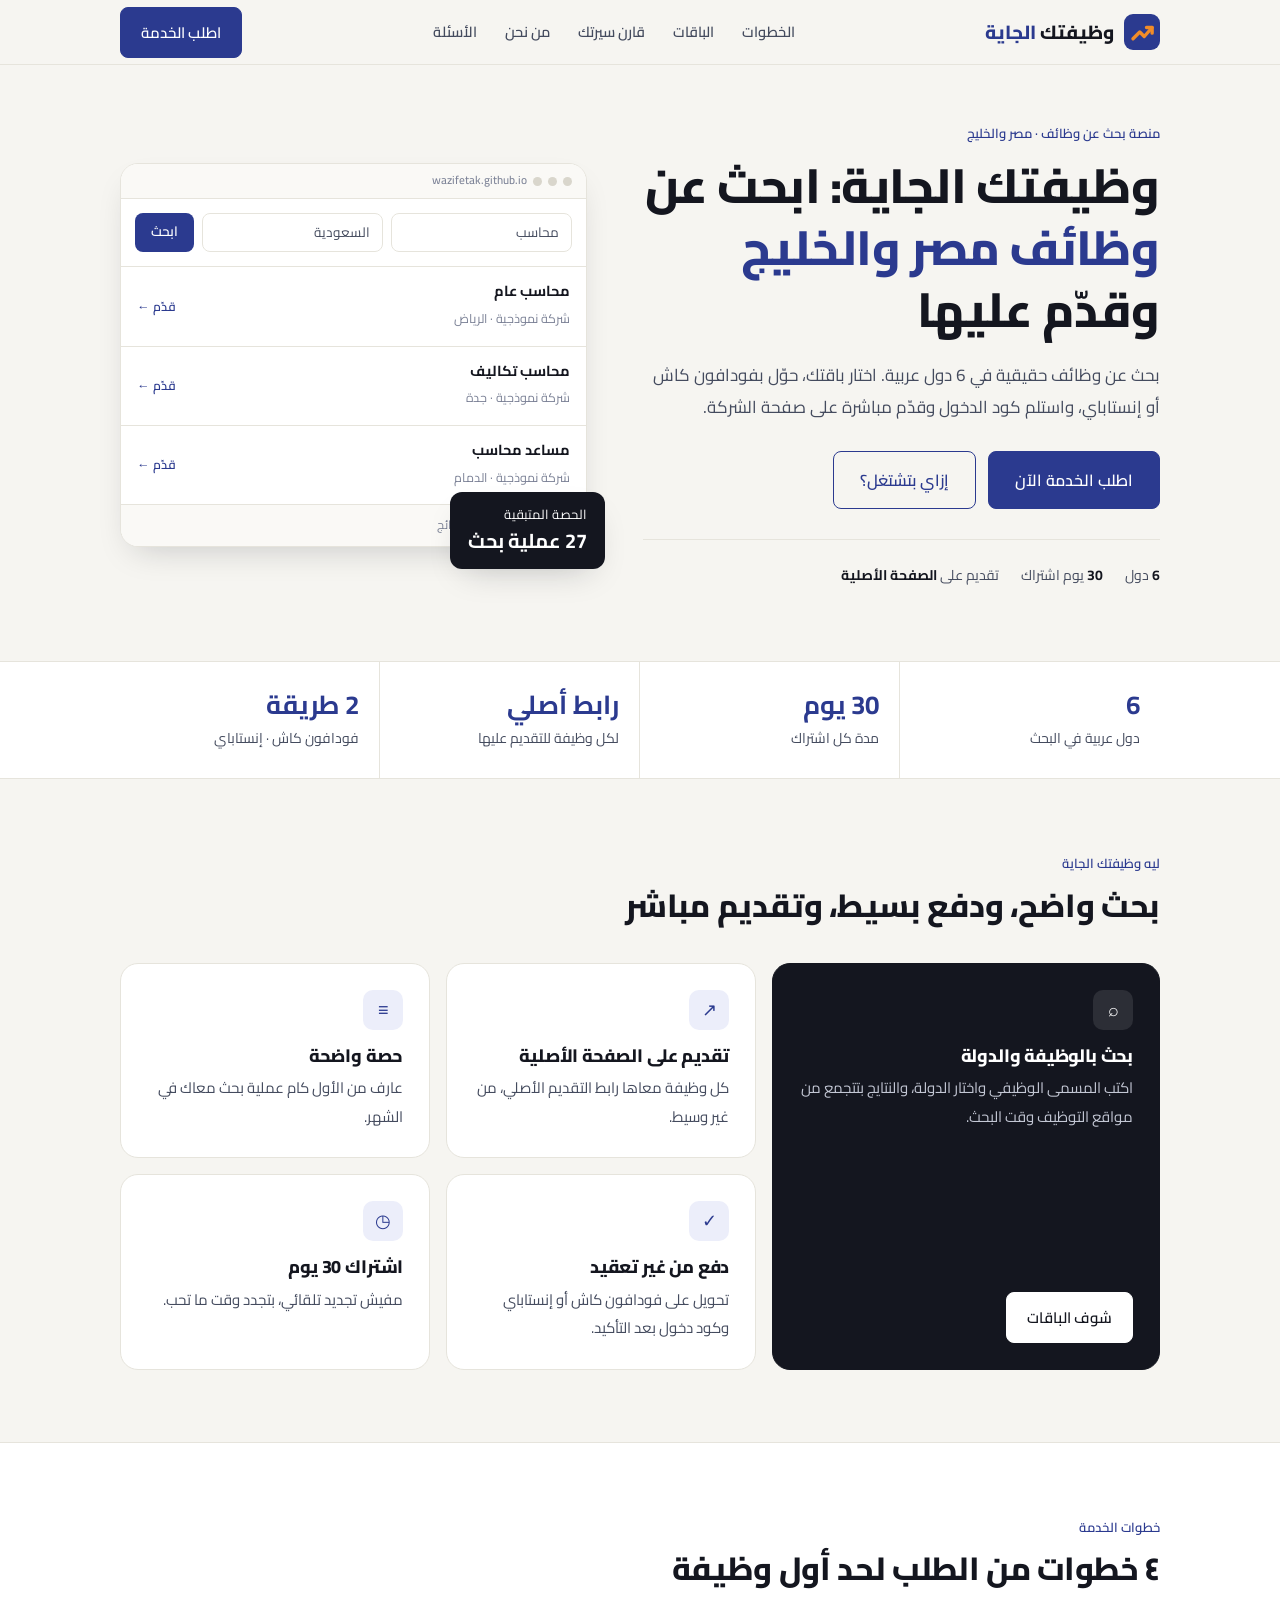
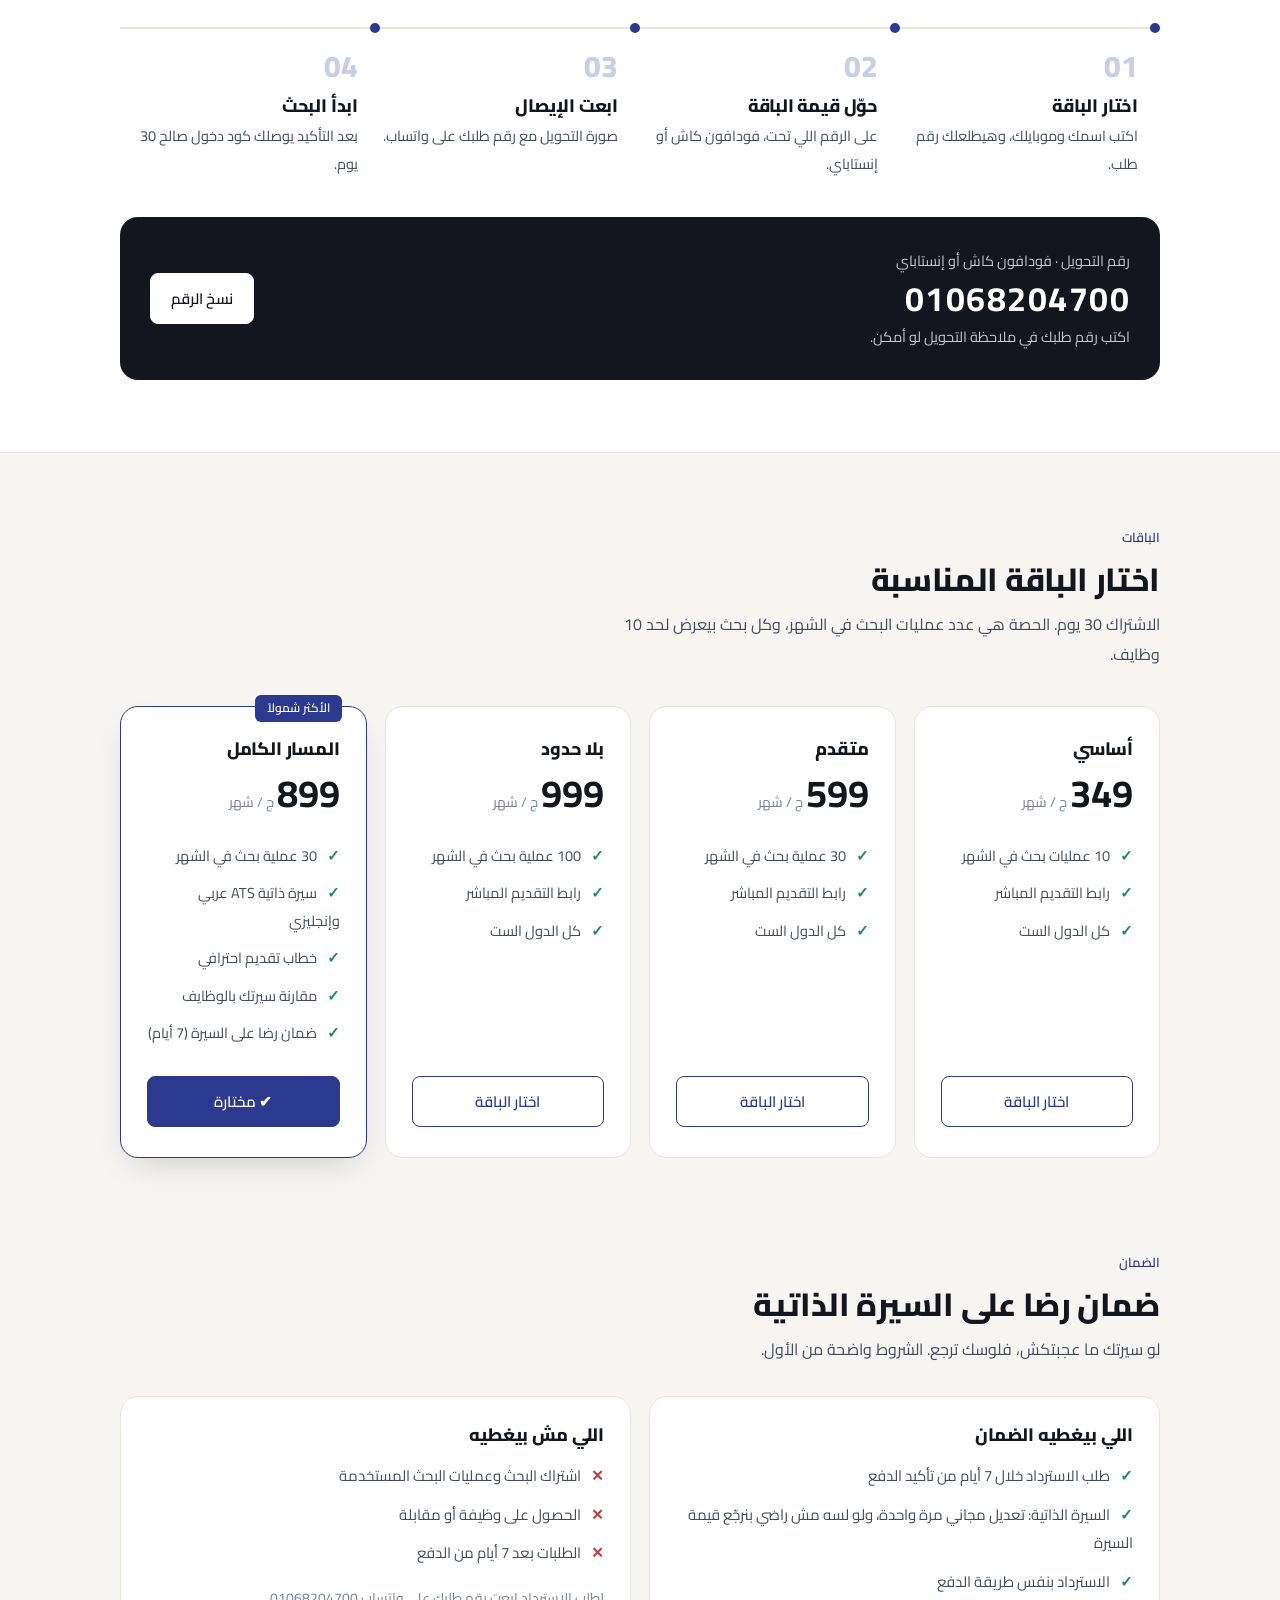
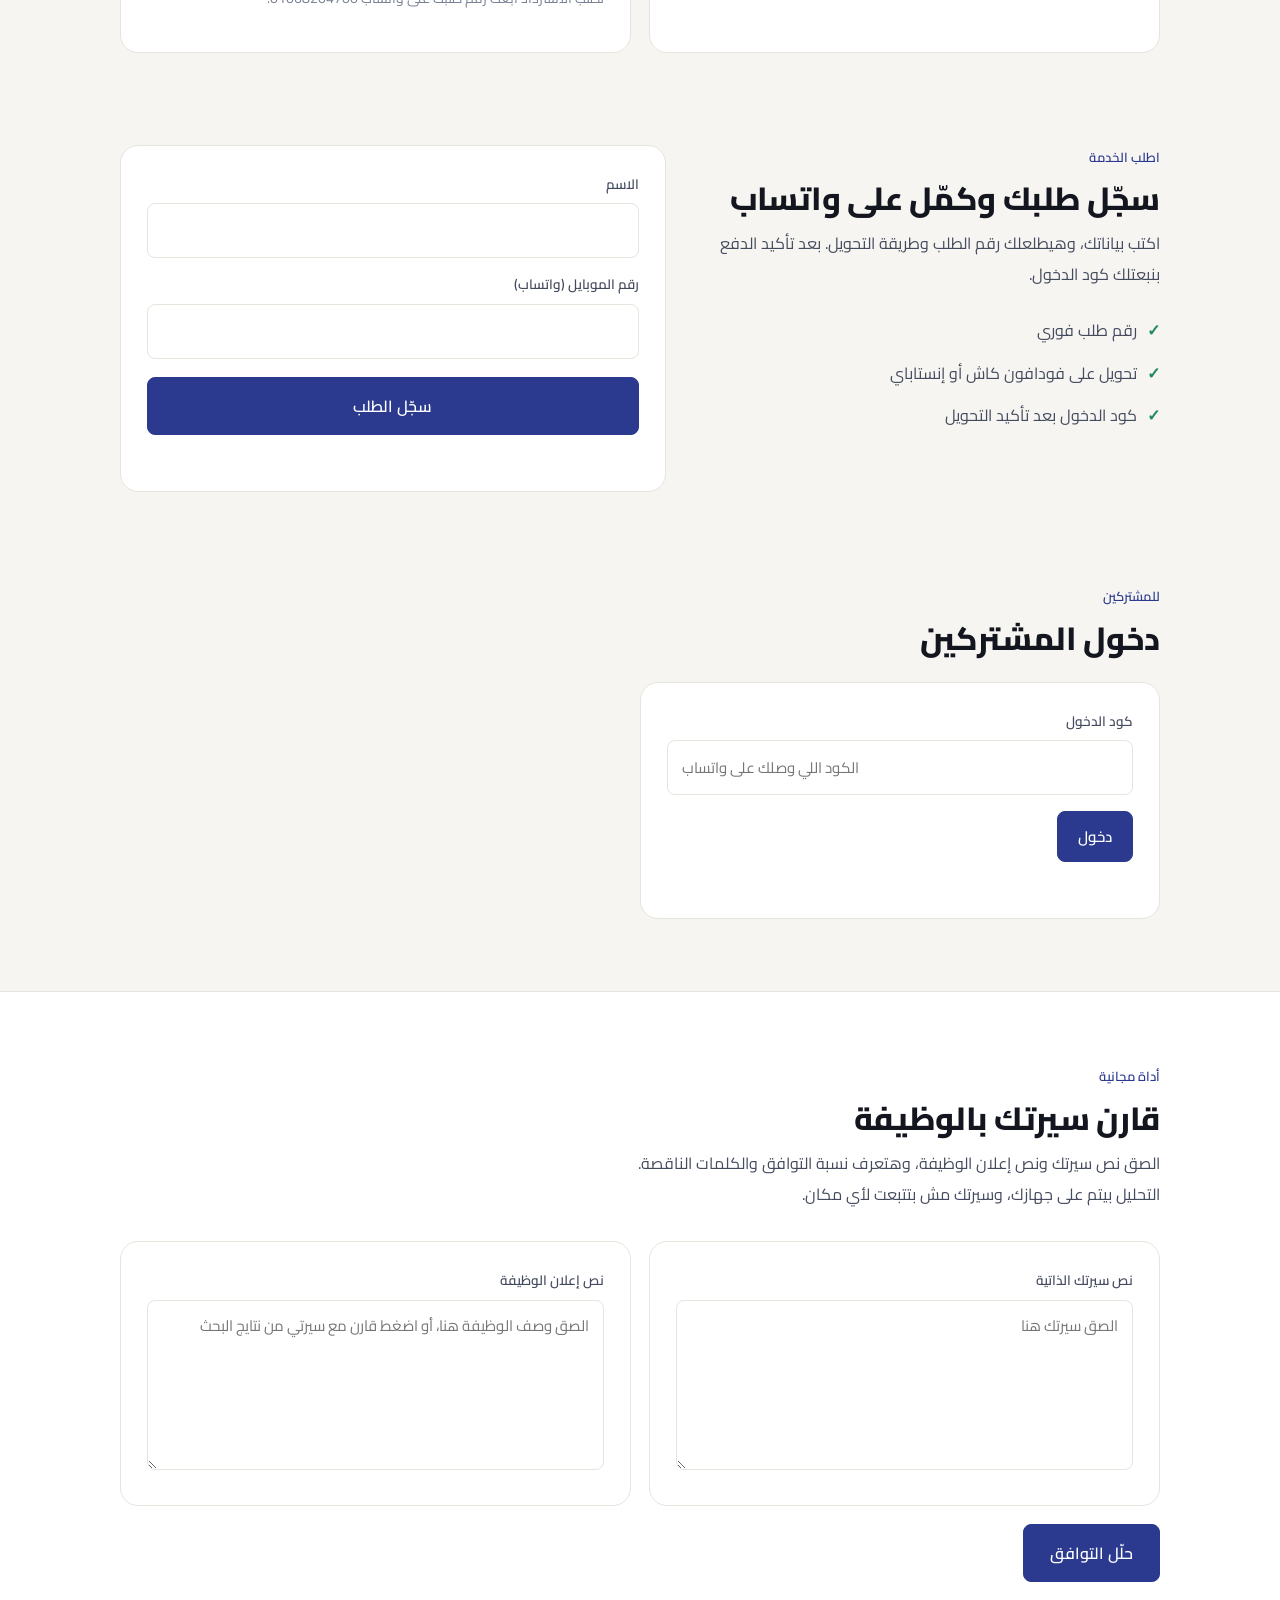
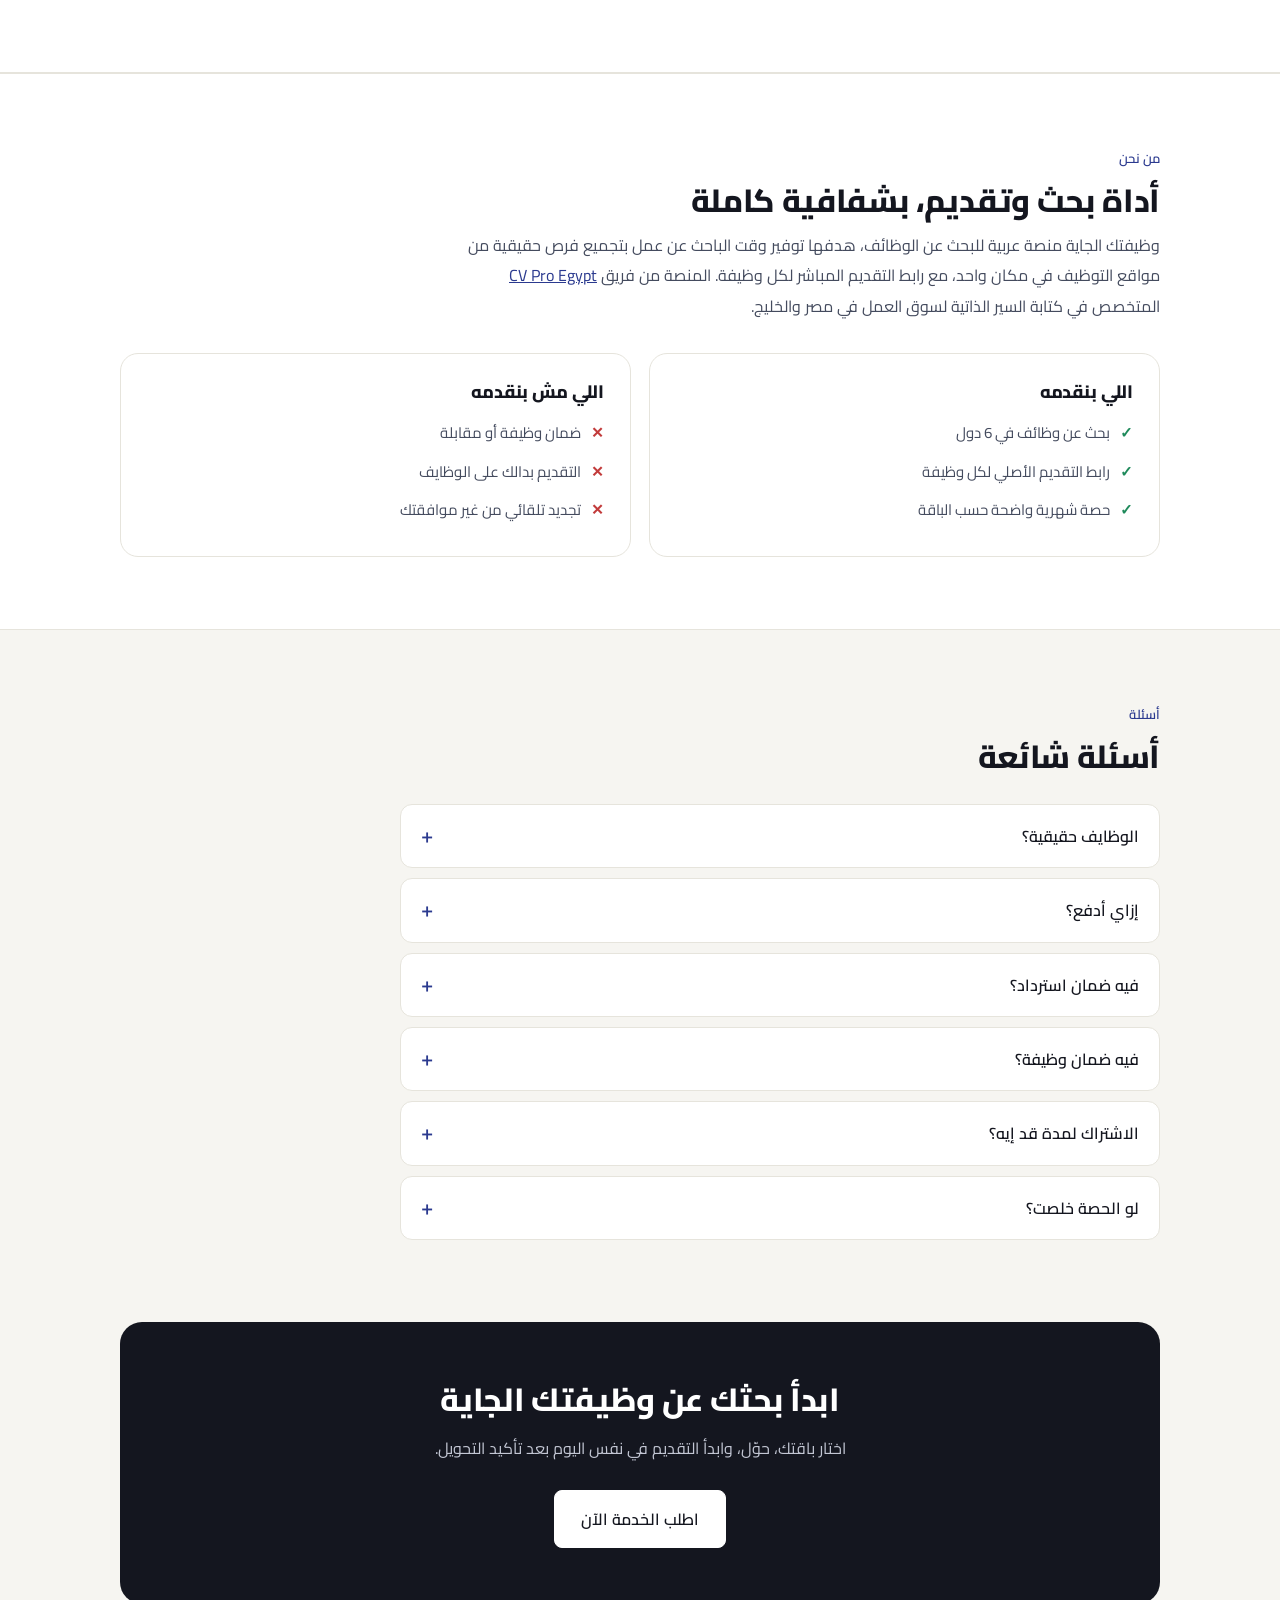
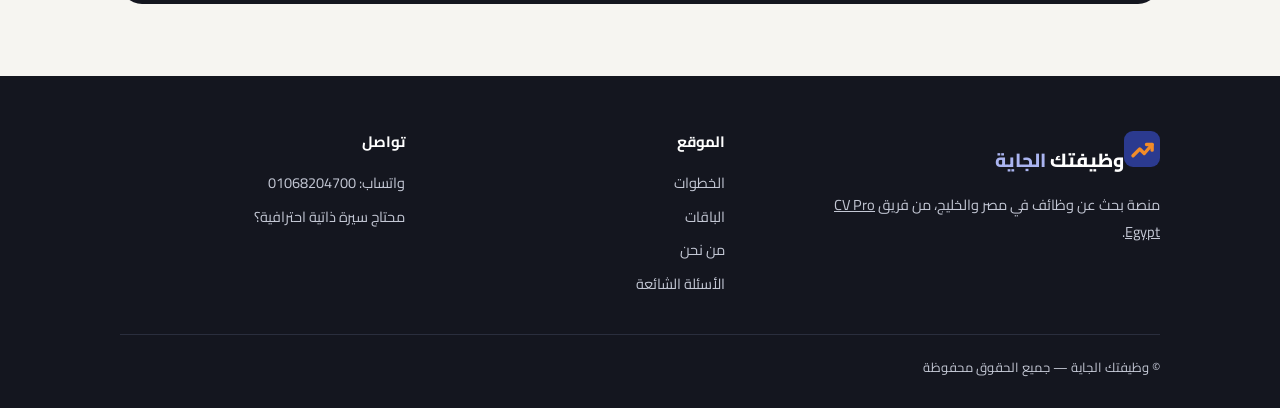
==== commit aa412c55: "guarantee: CV satisfaction only" ====
--- a/index.html
+++ b/index.html
@@ -29,7 +29,7 @@
 {"@type":"Question","name":"الوظايف حقيقية؟","acceptedAnswer":{"@type":"Answer","text":"أيوه، الوظايف بتتجمع من مواقع التوظيف وقت البحث، وكل وظيفة ليها رابط التقديم الأصلي."}},
 {"@type":"Question","name":"إزاي أدفع؟","acceptedAnswer":{"@type":"Answer","text":"بالتحويل على فودافون كاش أو إنستاباي على الرقم 01068204700، وبعدها تبعت الإيصال على واتساب وتستلم كود الدخول."}},
 {"@type":"Question","name":"فيه ضمان وظيفة؟","acceptedAnswer":{"@type":"Answer","text":"لا. وظيفتك الجاية أداة بحث وتقديم ولا تضمن وظيفة أو مقابلة."}},
-{"@type":"Question","name":"فيه ضمان استرداد؟","acceptedAnswer":{"@type":"Answer","text":"أيوه، ضمان استرداد خلال 7 أيام من تأكيد الدفع على جميع الخدمات بشروط واضحة، والضمان على جودة الخدمة وليس على الحصول على وظيفة."}},
+{"@type":"Question","name":"فيه ضمان استرداد؟","acceptedAnswer":{"@type":"Answer","text":"فيه ضمان رضا على السيرة الذاتية: تعديل مجاني مرة، ولو لسه مش راضي يتم رد قيمة السيرة خلال 7 أيام من تأكيد الدفع. اشتراك البحث مالوش استرداد، والضمان ليس على الحصول على وظيفة."}},
 {"@type":"Question","name":"الاشتراك لمدة قد إيه؟","acceptedAnswer":{"@type":"Answer","text":"30 يوم من تفعيل الكود."}}]}]}</script>
 <style>
 :root{color-scheme:light;--ink:#14161f;--ink2:#444b5e;--mut:#7a8095;--bg:#f6f5f1;--sf:#fff;--ln:#e6e4dc;--ac:#2b3a8f;--ac2:#1f2b6e;--ok:#1f8a5b;--r1:8px;--r2:12px;--r3:18px;--sh1:0 1px 2px rgba(20,22,31,.06);--sh2:0 14px 34px -14px rgba(20,22,31,.22);box-sizing:border-box;padding-top:env(safe-area-inset-top,0px)}
@@ -178,9 +178,9 @@
 <div class="pls" id="pl"></div></div></section>
 
 <section id="guarantee" style="padding-top:20px"><div class="w">
-<div class="eb">الضمان</div><h2>ضمان استرداد على كل الخدمات</h2><p class="sub">لو الخدمة ما ناسبتكش، فلوسك ترجع. الشروط واضحة من الأول.</p>
-<div class="cp"><div class="card y"><h3>اللي بيغطيه الضمان</h3><ul><li>الاسترداد خلال 7 أيام من تأكيد الدفع</li><li>البحث: استرداد كامل لو استخدمت 5 عمليات بحث أو أقل</li><li>السيرة الذاتية: تعديل مجاني مرة واحدة، ولو لسه مش راضي بنرجّع المبلغ</li><li>الاسترداد بنفس طريقة الدفع</li></ul></div>
-<div class="card n"><h3>اللي مش بيغطيه</h3><ul><li>الحصول على وظيفة أو مقابلة</li><li>الطلبات بعد 7 أيام من الدفع</li><li>الاستخدام الكامل لحصة البحث</li></ul><p class="m" style="margin-top:12px">لطلب الاسترداد ابعت رقم طلبك على واتساب <span dir="ltr">01068204700</span>.</p></div></div>
+<div class="eb">الضمان</div><h2>ضمان رضا على السيرة الذاتية</h2><p class="sub">لو سيرتك ما عجبتكش، فلوسك ترجع. الشروط واضحة من الأول.</p>
+<div class="cp"><div class="card y"><h3>اللي بيغطيه الضمان</h3><ul><li>طلب الاسترداد خلال 7 أيام من تأكيد الدفع</li><li>السيرة الذاتية: تعديل مجاني مرة واحدة، ولو لسه مش راضي بنرجّع قيمة السيرة</li><li>الاسترداد بنفس طريقة الدفع</li></ul></div>
+<div class="card n"><h3>اللي مش بيغطيه</h3><ul><li>اشتراك البحث وعمليات البحث المستخدمة</li><li>الحصول على وظيفة أو مقابلة</li><li>الطلبات بعد 7 أيام من الدفع</li></ul><p class="m" style="margin-top:12px">لطلب الاسترداد ابعت رقم طلبك على واتساب <span dir="ltr">01068204700</span>.</p></div></div>
 </div></section>
 
 <section id="order" style="padding-top:20px"><div class="w of">
@@ -222,7 +222,7 @@
 <section id="faq"><div class="w"><div class="eb">أسئلة</div><h2>أسئلة شائعة</h2><div style="margin-top:26px;max-width:760px">
 <details><summary>الوظايف حقيقية؟</summary><p>أيوه، بتتجمع من مواقع التوظيف وقت البحث، وكل وظيفة ليها رابط التقديم الأصلي.</p></details>
 <details><summary>إزاي أدفع؟</summary><p>بالتحويل على فودافون كاش أو إنستاباي على الرقم 01068204700، وبعدها تبعت الإيصال على واتساب وتستلم كود الدخول.</p></details>
-<details><summary>فيه ضمان استرداد؟</summary><p>أيوه، خلال 7 أيام من تأكيد الدفع على جميع الخدمات. التفاصيل في قسم الضمان، والضمان على جودة الخدمة مش على الحصول على وظيفة.</p></details>
+<details><summary>فيه ضمان استرداد؟</summary><p>فيه ضمان رضا على السيرة الذاتية: تعديل مجاني مرة، ولو لسه مش راضي بنرجّع قيمة السيرة خلال 7 أيام من تأكيد الدفع. اشتراك البحث نفسه مالوش استرداد، والضمان مش على الحصول على وظيفة.</p></details>
 <details><summary>فيه ضمان وظيفة؟</summary><p>لا. وظيفتك الجاية أداة بحث وتقديم ولا تضمن وظيفة أو مقابلة.</p></details>
 <details><summary>الاشتراك لمدة قد إيه؟</summary><p>30 يوم من تفعيل الكود.</p></details>
 <details><summary>لو الحصة خلصت؟</summary><p>تقدر ترقّي باقتك أو تجدد الاشتراك من واتساب.</p></details>
@@ -239,7 +239,7 @@
 <script>
 const API='https://wazifetak-api.wazifetak.workers.dev';
 const WA='201068204700';
-const PL={sayyad:['أساسي',349,'10 عمليات بحث في الشهر',['رابط التقديم المباشر','كل الدول الست','ضمان استرداد 7 أيام']],pro:['متقدم',599,'30 عملية بحث في الشهر',['رابط التقديم المباشر','كل الدول الست','ضمان استرداد 7 أيام']],vip:['بلا حدود',999,'100 عملية بحث في الشهر',['رابط التقديم المباشر','كل الدول الست','ضمان استرداد 7 أيام']],full:['المسار الكامل',899,'30 عملية بحث في الشهر',['سيرة ذاتية ATS عربي وإنجليزي','خطاب تقديم احترافي','مقارنة سيرتك بالوظايف','ضمان استرداد 7 أيام']]};
+const PL={sayyad:['أساسي',349,'10 عمليات بحث في الشهر',['رابط التقديم المباشر','كل الدول الست']],pro:['متقدم',599,'30 عملية بحث في الشهر',['رابط التقديم المباشر','كل الدول الست']],vip:['بلا حدود',999,'100 عملية بحث في الشهر',['رابط التقديم المباشر','كل الدول الست']],full:['المسار الكامل',899,'30 عملية بحث في الشهر',['سيرة ذاتية ATS عربي وإنجليزي','خطاب تقديم احترافي','مقارنة سيرتك بالوظايف','ضمان رضا على السيرة (7 أيام)']]};
 const $=i=>document.getElementById(i);
 const esc=s=>String(s??'').replace(/[&<>"]/g,m=>({'&':'&amp;','<':'&lt;','>':'&gt;','"':'&quot;'}[m]));
 let plan='full';
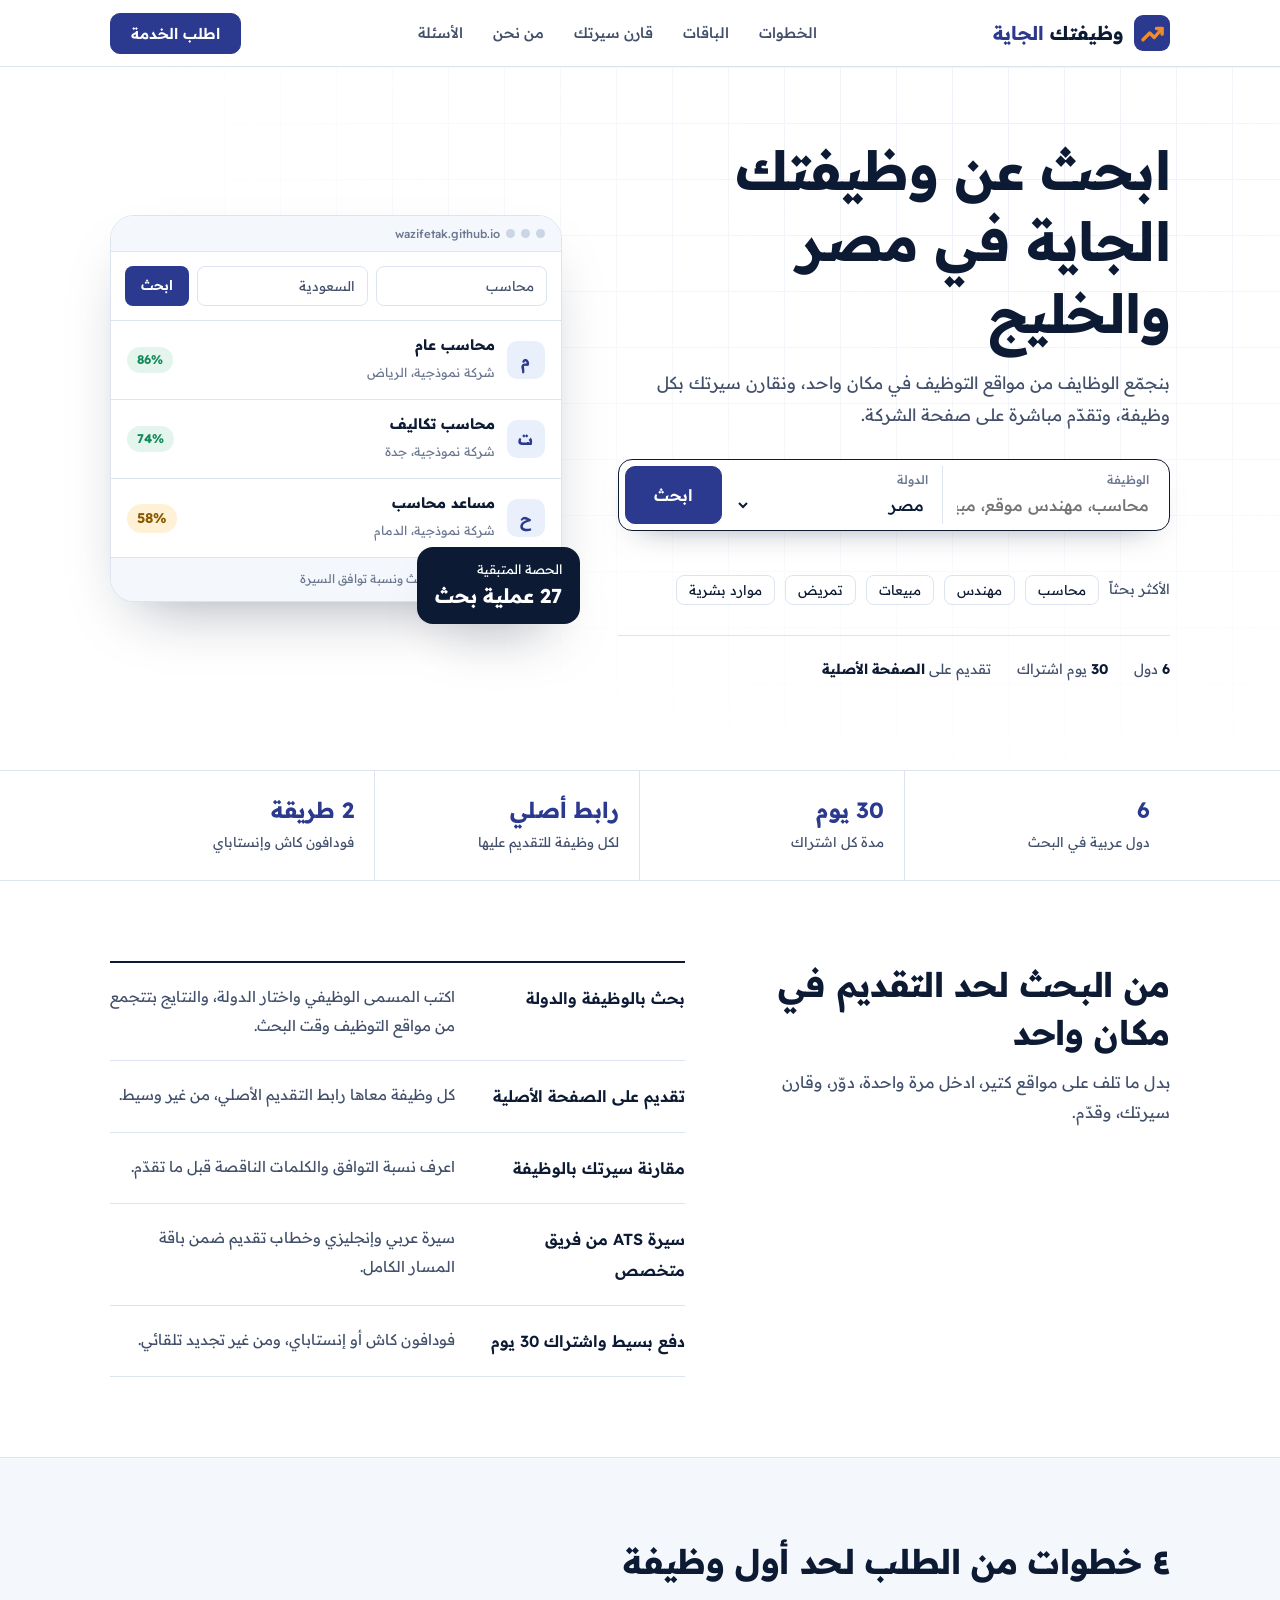
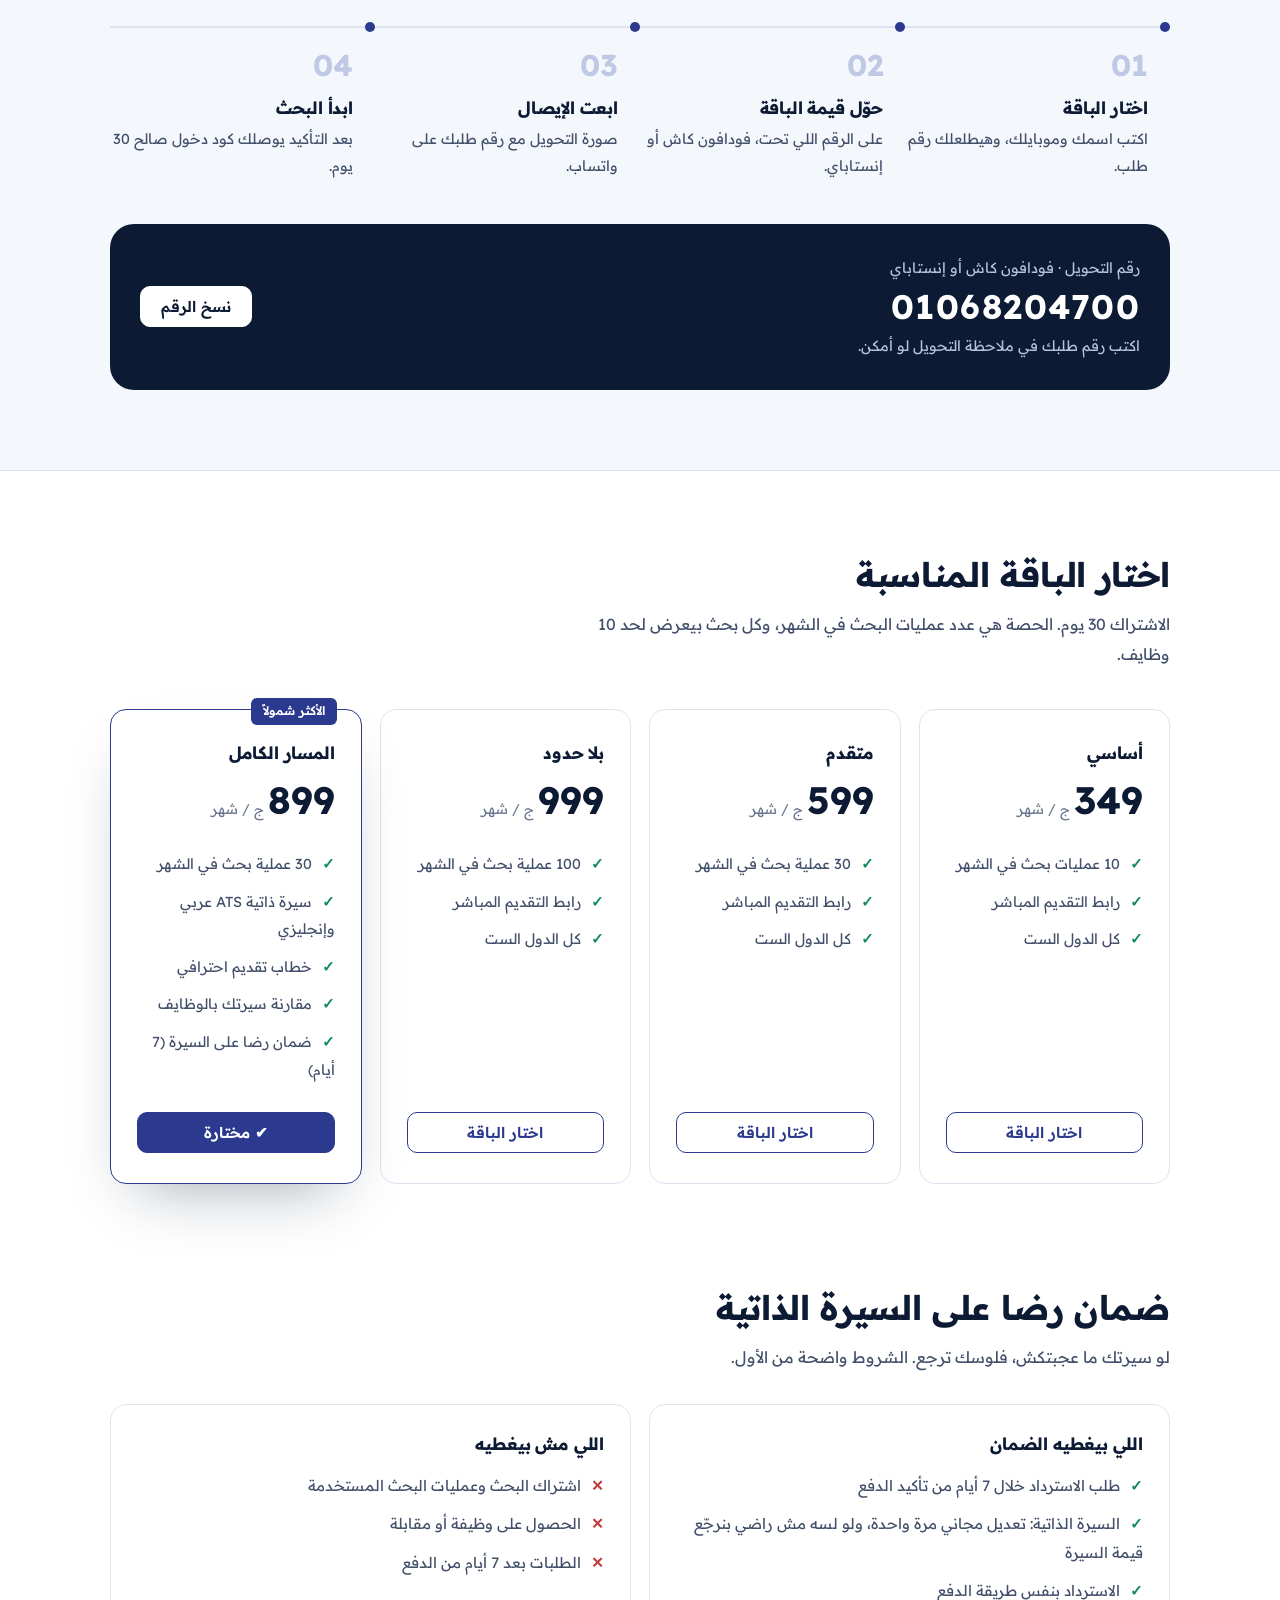
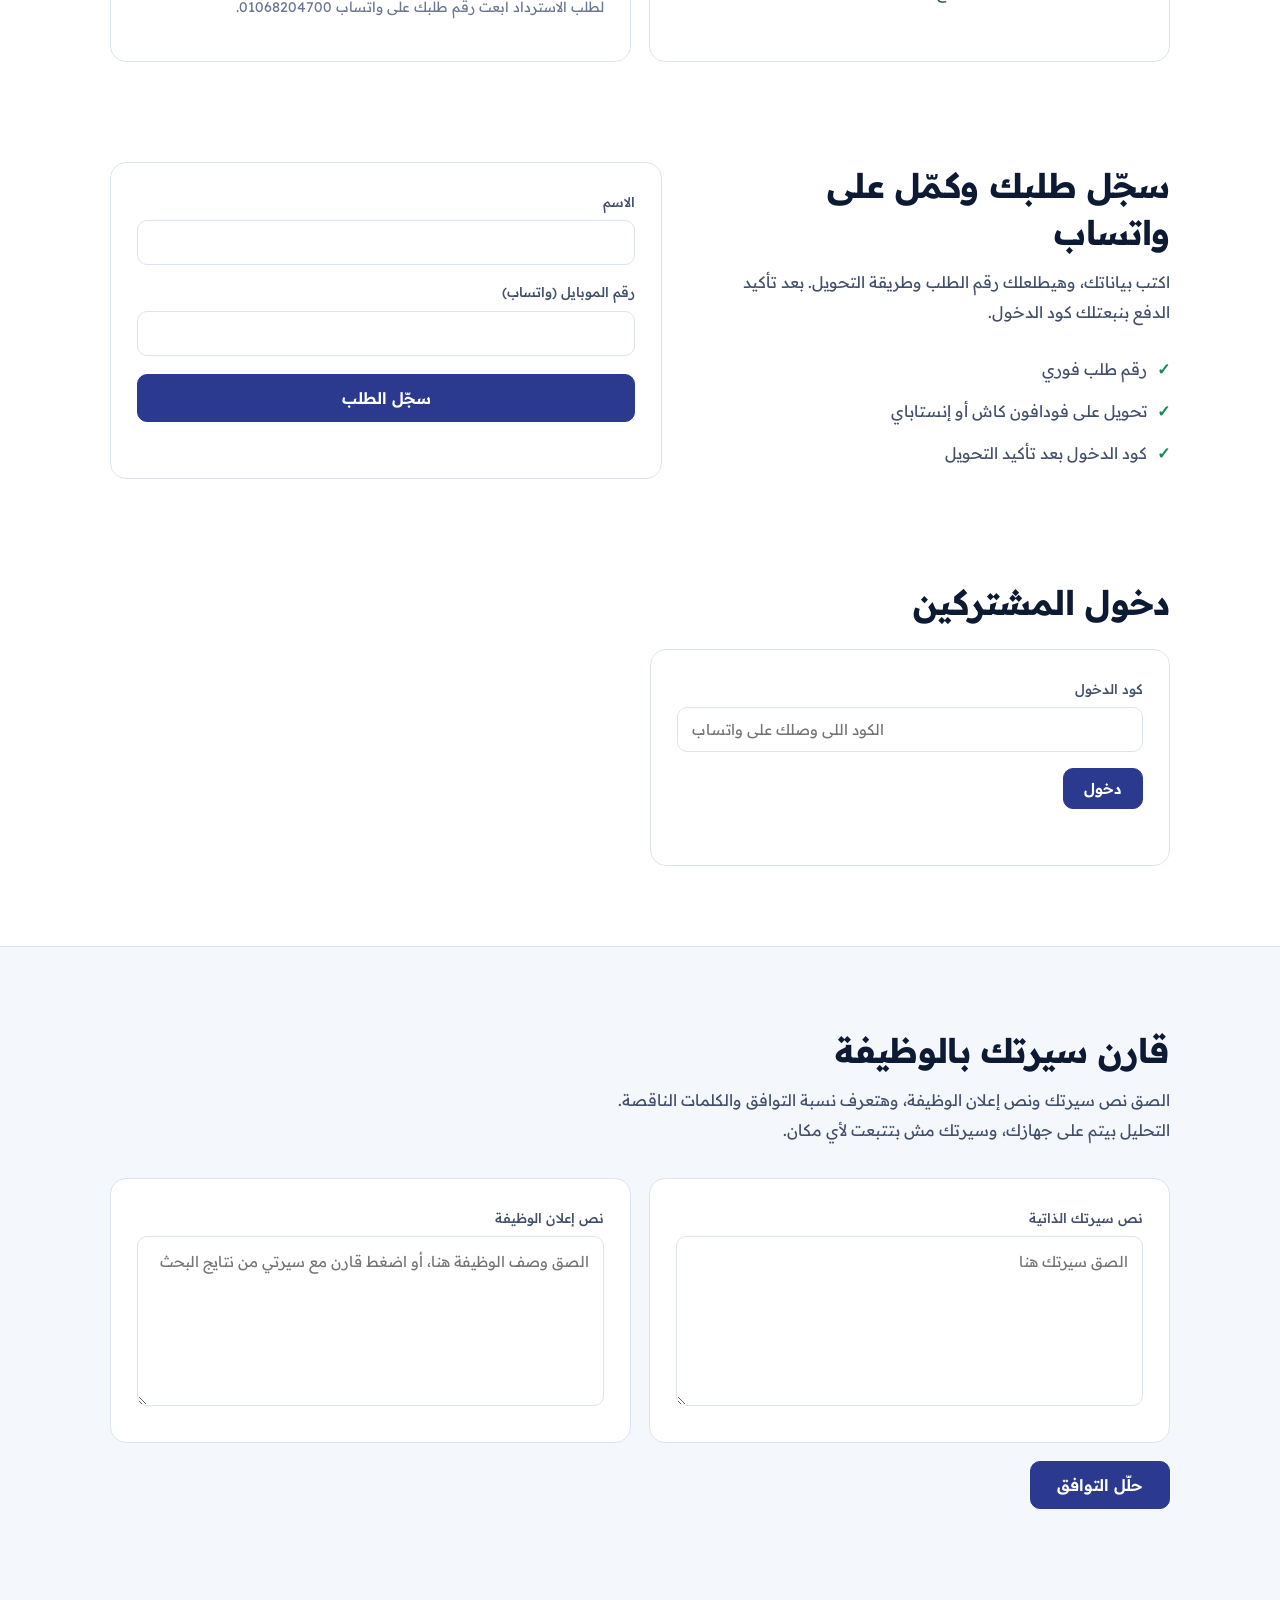
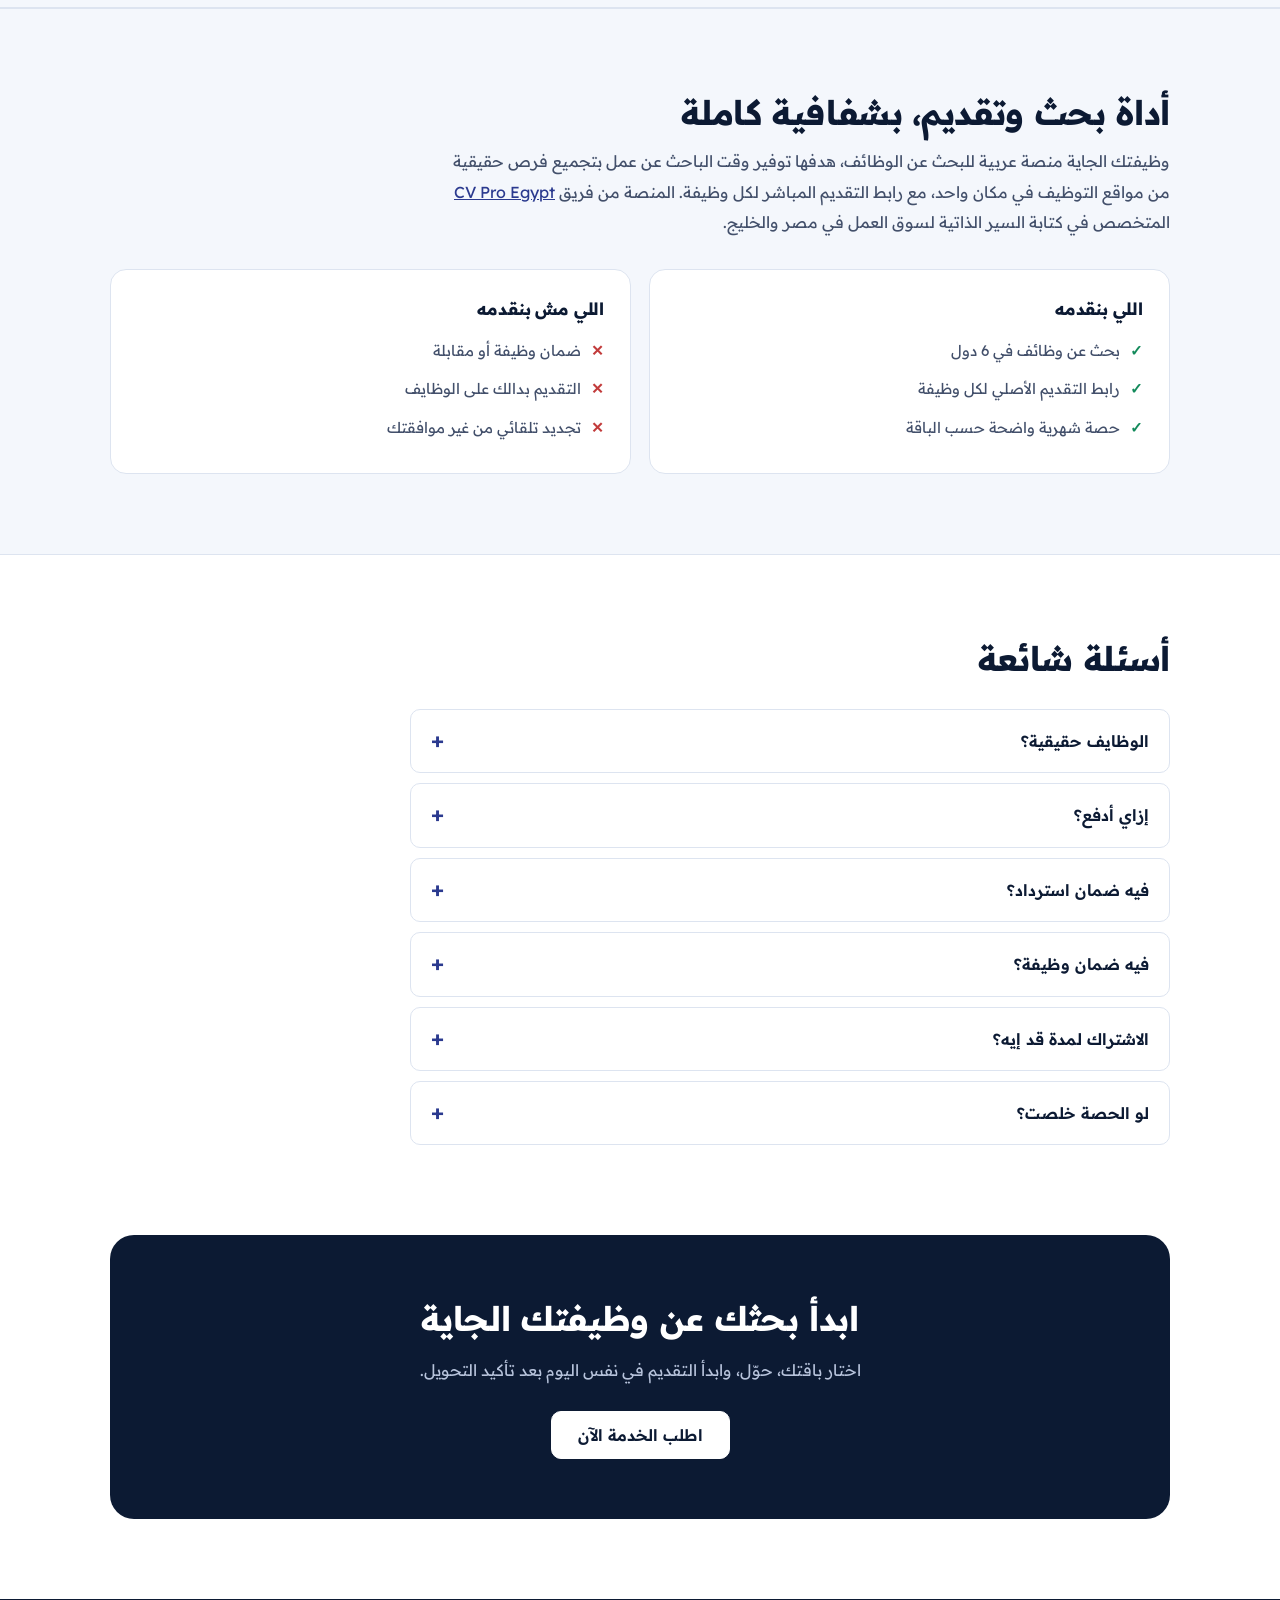
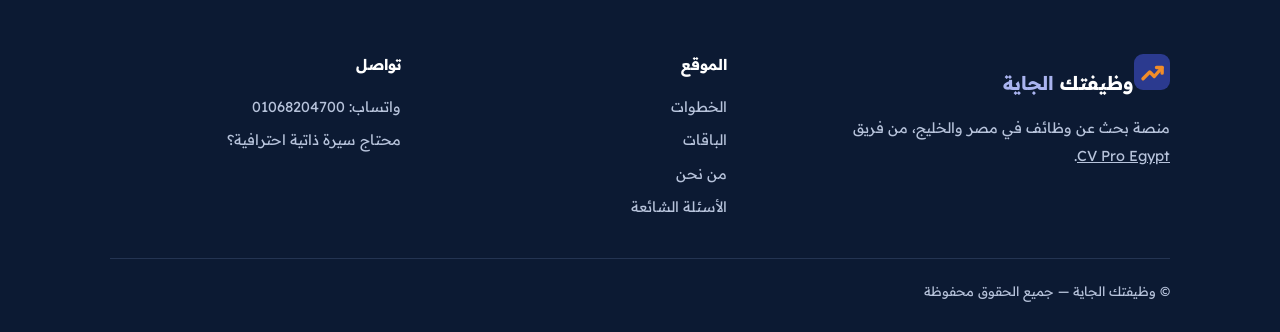
==== commit 8bf0dd19: "redesign + OG image" ====
--- a/index.html
+++ b/index.html
@@ -3,22 +3,29 @@
 <head>
 <meta charset="utf-8">
 <meta name="viewport" content="width=device-width, initial-scale=1, viewport-fit=cover">
-<title>وظيفتك الجاية | وظائف مصر والخليج: ابحث وقدّم على وظائف حقيقية</title>
-<meta name="description" content="وظيفتك الجاية منصة بحث عن وظائف في مصر والسعودية والإمارات والكويت وقطر والبحرين. اختار باقتك، حوّل على فودافون كاش أو إنستاباي، واستلم كود الدخول وقدّم مباشرة على صفحة الشركة.">
+<title>وظيفتك الجاية | منصة البحث عن وظائف وفرص عمل في مصر والخليج</title>
+<meta name="description" content="وظيفتك الجاية: منصة عربية للبحث عن وظائف وفرص عمل في مصر والخليج. ابحث في 6 دول، قارن سيرتك بالوظيفة، واطلب سيرة ATS احترافية، وقدّم مباشرة على صفحة الشركة.">
 <meta name="keywords" content="وظائف مصر, وظائف السعودية, وظائف الإمارات, وظائف الكويت, وظائف قطر, وظائف البحرين, وظائف الخليج, البحث عن وظيفة, تقديم على وظائف, موقع وظائف">
 <meta name="robots" content="index,follow,max-snippet:-1,max-image-preview:large">
 <meta name="theme-color" content="#2b3a8f">
 <link rel="canonical" href="https://wazifetak.github.io/">
 <link rel="icon" href="logo.svg" type="image/svg+xml">
+<link rel="icon" href="favicon-48.png" sizes="48x48" type="image/png">
+<link rel="apple-touch-icon" href="apple-touch-icon.png">
 <meta property="og:type" content="website"><meta property="og:locale" content="ar_EG"><meta property="og:site_name" content="وظيفتك الجاية">
-<meta property="og:title" content="وظيفتك الجاية | وظائف مصر والخليج في مكان واحد">
-<meta property="og:description" content="بحث حقيقي عن وظائف في 6 دول، وتقديم مباشر. اختار باقتك وابدأ.">
-<meta property="og:url" content="https://wazifetak.github.io/"><meta property="og:image" content="https://wazifetak.github.io/logo.svg">
-<meta name="twitter:card" content="summary">
+<meta property="og:title" content="وظيفتك الجاية | وظائف وفرص عمل في مصر والخليج">
+<meta property="og:description" content="ابحث في 6 دول، قارن سيرتك بكل وظيفة، وقدّم مباشرة على صفحة الشركة.">
+<meta property="og:url" content="https://wazifetak.github.io/"><meta property="og:image" content="https://wazifetak.github.io/og-image.png">
+<meta property="og:image:type" content="image/png"><meta property="og:image:width" content="1200"><meta property="og:image:height" content="630">
+<meta property="og:image:alt" content="وظيفتك الجاية: ابحث عن وظائف في مصر والخليج وقارن سيرتك بالوظيفة">
+<meta name="twitter:card" content="summary_large_image">
+<meta name="twitter:title" content="وظيفتك الجاية | وظائف وفرص عمل في مصر والخليج">
+<meta name="twitter:description" content="ابحث في 6 دول، قارن سيرتك بكل وظيفة، وقدّم مباشرة على صفحة الشركة.">
+<meta name="twitter:image" content="https://wazifetak.github.io/og-image.png">
 <link rel="preconnect" href="https://fonts.googleapis.com"><link rel="preconnect" href="https://fonts.gstatic.com" crossorigin>
-<link href="https://fonts.googleapis.com/css2?family=Cairo:wght@400;600;800&display=swap" rel="stylesheet">
+<link href="https://fonts.googleapis.com/css2?family=Readex+Pro:wght@300..700&display=swap" rel="stylesheet">
 <script type="application/ld+json">{"@context":"https://schema.org","@graph":[
-{"@type":"Organization","@id":"https://wazifetak.github.io/#org","name":"وظيفتك الجاية","alternateName":"Wazifetak El-Gaya","url":"https://wazifetak.github.io/","logo":"https://wazifetak.github.io/logo.svg","areaServed":["EG","SA","AE","KW","QA","BH"],"availableLanguage":"ar"},
+{"@type":"Organization","@id":"https://wazifetak.github.io/#org","name":"وظيفتك الجاية","alternateName":"Wazifetak El-Gaya","url":"https://wazifetak.github.io/","logo":"https://wazifetak.github.io/icon-512.png","description":"منصة عربية للبحث عن وظائف وفرص عمل في مصر والخليج ومقارنة السيرة الذاتية بالوظيفة","areaServed":["EG","SA","AE","KW","QA","BH"],"availableLanguage":"ar"},
 {"@type":"WebSite","name":"وظيفتك الجاية","url":"https://wazifetak.github.io/","inLanguage":"ar","publisher":{"@id":"https://wazifetak.github.io/#org"}},
 {"@type":"Service","name":"البحث عن وظائف في مصر والخليج","serviceType":"Job search and application platform","provider":{"@id":"https://wazifetak.github.io/#org"},"areaServed":["EG","SA","AE","KW","QA","BH"],"hasOfferCatalog":{"@type":"OfferCatalog","name":"باقات وظيفتك الجاية","itemListElement":[
 {"@type":"Offer","name":"أساسي - 10 عمليات بحث شهرياً","price":"349","priceCurrency":"EGP"},
@@ -32,94 +39,96 @@
 {"@type":"Question","name":"فيه ضمان استرداد؟","acceptedAnswer":{"@type":"Answer","text":"فيه ضمان رضا على السيرة الذاتية: تعديل مجاني مرة، ولو لسه مش راضي يتم رد قيمة السيرة خلال 7 أيام من تأكيد الدفع. اشتراك البحث مالوش استرداد، والضمان ليس على الحصول على وظيفة."}},
 {"@type":"Question","name":"الاشتراك لمدة قد إيه؟","acceptedAnswer":{"@type":"Answer","text":"30 يوم من تفعيل الكود."}}]}]}</script>
 <style>
-:root{color-scheme:light;--ink:#14161f;--ink2:#444b5e;--mut:#7a8095;--bg:#f6f5f1;--sf:#fff;--ln:#e6e4dc;--ac:#2b3a8f;--ac2:#1f2b6e;--ok:#1f8a5b;--r1:8px;--r2:12px;--r3:18px;--sh1:0 1px 2px rgba(20,22,31,.06);--sh2:0 14px 34px -14px rgba(20,22,31,.22);box-sizing:border-box;padding-top:env(safe-area-inset-top,0px)}
-*{box-sizing:border-box}html{scroll-behavior:smooth;scroll-padding-top:78px;height:100%}
-body{margin:0;background:var(--bg);color:var(--ink);font:400 16px/1.9 Cairo,Tahoma,sans-serif;-webkit-font-smoothing:antialiased}
-a{color:inherit}.w{max-width:1080px;margin:auto;padding:0 20px}
-h1,h2,h3{margin:0;line-height:1.35;font-weight:800;letter-spacing:-.01em}
-h2{font-size:clamp(24px,3.4vw,32px)}h3{font-size:18px}
-.eb{font-size:13px;font-weight:600;color:var(--ac);margin-bottom:8px}
-.sub{color:var(--ink2);max-width:560px;margin:8px 0 0}
-section{padding:72px 0}
-header{position:sticky;top:env(safe-area-inset-top,0px);z-index:20;background:rgba(246,245,241,.94);backdrop-filter:blur(8px);border-bottom:1px solid var(--ln)}
-nav{display:flex;align-items:center;justify-content:space-between;height:64px;gap:16px}
-.logo{display:flex;align-items:center;gap:10px;text-decoration:none;font-weight:800;font-size:19px}.logo svg{width:36px;height:36px}.logo i{color:var(--ac);font-style:normal}
-.nv{display:flex;gap:28px;font-size:14.5px;font-weight:600}.nv a{position:relative;text-decoration:none;color:var(--ink2);padding:4px 0}
+:root{color-scheme:light;--ink:#0C1A33;--ink2:#43506B;--mut:#6B7790;--bg:#fff;--sf:#F4F7FC;--card:#fff;--ln:#DDE4F0;--ac:#2B3A8F;--ac2:#1E2A6B;--ok:#138A5B;--r1:10px;--r2:16px;--r3:24px;--sh2:0 28px 60px -28px rgba(12,26,51,.4);padding-top:env(safe-area-inset-top,0px)}
+*{box-sizing:border-box}html{scroll-behavior:smooth;scroll-padding-top:78px}
+body{margin:0;background:var(--bg);color:var(--ink);font:400 16px/1.9 'Readex Pro',Tahoma,sans-serif;-webkit-font-smoothing:antialiased}
+a{color:inherit}.w{max-width:1100px;margin:auto;padding:0 20px}
+h1,h2,h3{margin:0;font-weight:700;letter-spacing:-.01em}h2{font-size:clamp(25px,3.4vw,34px);line-height:1.4}h3{font-size:17px;line-height:1.5}
+.sub{color:var(--ink2);max-width:580px;margin:10px 0 0}
+section{padding:80px 0}
+:focus-visible{outline:3px solid rgba(43,58,143,.4);outline-offset:2px}
+header{position:sticky;top:env(safe-area-inset-top,0px);z-index:20;background:rgba(255,255,255,.92);backdrop-filter:blur(10px);border-bottom:1px solid var(--ln)}
+nav{display:flex;align-items:center;justify-content:space-between;height:66px;gap:16px}
+.logo{display:flex;align-items:center;gap:10px;white-space:nowrap;flex:none;text-decoration:none;font-weight:700;font-size:19px}.logo svg{width:36px;height:36px}.logo i{color:var(--ac);font-style:normal}
+.nv{display:flex;gap:30px;font-size:14.5px;font-weight:500}.nv a{position:relative;text-decoration:none;color:var(--ink2);padding:4px 0}
 .nv a::after{content:"";position:absolute;inset-inline:0;bottom:-2px;height:2px;background:var(--ac);transform:scaleX(0);transition:transform .2s}.nv a:hover{color:var(--ink)}.nv a:hover::after{transform:scaleX(1)}
-.btn{display:inline-flex;align-items:center;justify-content:center;gap:8px;background:var(--ac);color:#fff;border:1.5px solid var(--ac);border-radius:var(--r1);padding:10px 20px;font:600 15px Cairo,sans-serif;text-decoration:none;cursor:pointer;transition:transform .15s,background .15s,box-shadow .15s}
-.btn:hover{background:var(--ac2);transform:translateY(-1px);box-shadow:var(--sh2)}.btn.or{background:var(--ac)}
-.btn.ol{background:transparent;color:var(--ac)}.btn.ol:hover{background:#fff}.btn.lg{padding:13px 26px;font-size:16px}.btn.wide{width:100%}
-.hero{padding:56px 0 72px}.hg{display:grid;grid-template-columns:1.05fr .95fr;gap:56px;align-items:center}
-h1{font-size:clamp(30px,4.6vw,48px);line-height:1.3}h1 span{color:var(--ac)}
-.hero p.lead{font-size:17px;color:var(--ink2);max-width:520px;margin:18px 0 28px}
-.ct{display:flex;gap:12px;flex-wrap:wrap}
-.fx{display:flex;flex-wrap:wrap;gap:6px 22px;margin-top:30px;padding-top:22px;border-top:1px solid var(--ln);font-size:14px;color:var(--ink2)}
-.fx b{color:var(--ink)}
-.mk{position:relative}
-.bw{background:var(--sf);border:1px solid var(--ln);border-radius:var(--r3);box-shadow:var(--sh2);overflow:hidden}
-.bt{display:flex;align-items:center;gap:6px;padding:11px 14px;border-bottom:1px solid var(--ln);background:#faf9f6}
-.bt i{width:9px;height:9px;border-radius:50%;background:#d9d6cc}.bt span{margin-inline-start:auto;font:500 11.5px/1 Cairo;color:var(--mut);direction:ltr}
-.bs{display:flex;gap:8px;padding:14px;font-size:13.5px}.bs div{flex:1;border:1px solid var(--ln);border-radius:var(--r1);padding:6px 12px;color:var(--ink2)}.bs b{background:var(--ac);color:#fff;border-radius:var(--r1);padding:6px 16px;font-weight:600}
-.jr{display:flex;justify-content:space-between;align-items:center;gap:10px;padding:13px 16px;border-top:1px solid var(--ln)}
-.jr b{display:block;font-size:14.5px;line-height:1.5}.jr span{font-size:12.5px;color:var(--mut)}.jr u{font-size:12.5px;font-weight:600;color:var(--ac);text-decoration:none;white-space:nowrap}
-.sm{padding:9px 16px;font-size:12px;color:var(--mut);background:#faf9f6;border-top:1px solid var(--ln)}
+.btn{display:inline-flex;align-items:center;justify-content:center;gap:8px;background:var(--ac);color:#fff;border:1.5px solid var(--ac);border-radius:var(--r1);padding:10px 20px;font:600 15px 'Readex Pro',sans-serif;text-decoration:none;cursor:pointer;transition:background .15s}
+.btn:hover{background:var(--ac2);border-color:var(--ac2)}.btn.or{background:var(--ac)}.btn.ol{background:transparent;color:var(--ac)}.btn.ol:hover{background:var(--sf)}.btn.lg{padding:13px 26px;font-size:16px}.btn.wide{width:100%}.btn:disabled{opacity:.6;cursor:wait}
+.hero{position:relative;padding:68px 0 88px;overflow:hidden}
+.hero::before{content:"";position:absolute;inset:0;background-image:linear-gradient(var(--ln) 1px,transparent 1px),linear-gradient(90deg,var(--ln) 1px,transparent 1px);background-size:56px 56px;opacity:.55;-webkit-mask-image:radial-gradient(70% 90% at 78% 15%,#000,transparent);mask-image:radial-gradient(70% 90% at 78% 15%,#000,transparent)}
+.hg{position:relative;display:grid;grid-template-columns:1.1fr .9fr;gap:56px;align-items:center}
+h1{font-size:clamp(32px,5vw,54px);line-height:1.32}
+.lead{font-size:17px;color:var(--ink2);max-width:520px;margin:18px 0 0}
+.hs{display:flex;align-items:stretch;margin-top:28px;background:#fff;border:1.5px solid var(--ink);border-radius:14px;padding:6px;box-shadow:0 14px 34px -22px rgba(12,26,51,.55)}
+.hs .f{flex:1;min-width:0;padding:4px 14px}.hs .f+.f{border-inline-start:1px solid var(--ln)}
+.hs label{margin:0;font-size:12px;font-weight:500;color:var(--mut);line-height:1.6}
+.hs input,.hs select{border:0;border-radius:0;padding:2px 0;background:transparent;font-size:16px;font-weight:500;box-shadow:none}
+.hs input:focus,.hs select:focus{box-shadow:none}.hs .btn{border-radius:10px;padding:0 28px}
+.pop{margin-top:14px;font-size:14px;color:var(--ink2);display:flex;flex-wrap:wrap;gap:8px 10px;align-items:center}
+.pop button{font:inherit;font-size:13.5px;border:1px solid var(--ln);background:#fff;border-radius:8px;padding:1px 12px;cursor:pointer;color:var(--ink)}.pop button:hover{border-color:var(--ac);color:var(--ac)}
+.fx{display:flex;flex-wrap:wrap;gap:6px 26px;margin-top:30px;padding-top:20px;border-top:1px solid var(--ln);font-size:14px;color:var(--ink2)}.fx b{color:var(--ink)}
+.mk{position:relative;animation:rise .7s ease-out both}@keyframes rise{from{opacity:0;transform:translateY(18px)}to{opacity:1;transform:none}}
+.bw{background:#fff;border:1px solid var(--ln);border-radius:var(--r3);box-shadow:var(--sh2);overflow:hidden}
+.bt{display:flex;align-items:center;gap:6px;padding:12px 16px;border-bottom:1px solid var(--ln);background:var(--sf)}
+.bt i{width:9px;height:9px;border-radius:50%;background:#CBD5E6}.bt span{margin-inline-start:auto;font:500 11.5px/1 'Readex Pro';color:var(--mut);direction:ltr}
+.bs{display:flex;gap:8px;padding:14px;font-size:13.5px}.bs div{flex:1;border:1px solid var(--ln);border-radius:8px;padding:6px 12px;color:var(--ink2)}.bs b{background:var(--ac);color:#fff;border-radius:8px;padding:6px 16px;font-weight:600}
+.jr{display:flex;align-items:center;gap:12px;padding:13px 16px;border-top:1px solid var(--ln)}
+.jr .av{width:38px;height:38px;border-radius:10px;background:#EAF0FB;color:var(--ac);font-weight:700;display:grid;place-items:center;flex:none}
+.jr div:nth-child(2){flex:1}.jr b{display:block;font-size:14.5px;line-height:1.5}.jr span{font-size:12.5px;color:var(--mut)}
+.mp{font-style:normal;font-size:12.5px;font-weight:700;color:var(--ok);background:#E3F5EC;border-radius:20px;padding:1px 10px;direction:ltr;flex:none}.mp.m{color:#8A5A00;background:#FFF1D6}
+.sm{padding:10px 16px;font-size:12px;color:var(--mut);background:var(--sf);border-top:1px solid var(--ln)}
 .st{position:absolute;inset-inline-start:-18px;bottom:-22px;background:var(--ink);color:#fff;border-radius:var(--r2);padding:12px 18px;box-shadow:var(--sh2);font-size:13px;line-height:1.6}.st b{display:block;font-size:20px}
-.tr{background:var(--sf);border-block:1px solid var(--ln);padding:0}.tg{display:grid;grid-template-columns:repeat(4,1fr)}
-.tg div{padding:26px 20px;border-inline-start:1px solid var(--ln)}.tg div:first-child{border-inline-start:0}.tg b{display:block;font-size:26px;line-height:1.3;color:var(--ac)}.tg span{font-size:14px;color:var(--ink2)}
-.ft{display:grid;grid-template-columns:1.25fr 1fr 1fr;grid-template-rows:auto auto;gap:16px;margin-top:36px}
-.fc{background:var(--sf);border:1px solid var(--ln);border-radius:var(--r3);padding:26px;transition:box-shadow .2s,transform .2s}.fc:hover{box-shadow:var(--sh2);transform:translateY(-2px)}
-.fc.big{grid-row:span 2;background:var(--ink);color:#fff;border-color:var(--ink);display:flex;flex-direction:column;justify-content:space-between;gap:24px}.fc.big p{color:#c3c7d4}
-.fc p{margin:6px 0 0;color:var(--ink2);font-size:15px}.ic{width:40px;height:40px;border-radius:10px;background:#eceefa;color:var(--ac);display:grid;place-items:center;margin-bottom:14px;font-size:18px}
-.fc.big .ic{background:rgba(255,255,255,.1);color:#fff}
-.sp{display:grid;grid-template-columns:repeat(4,1fr);gap:0;margin-top:36px}
+.tr{border-block:1px solid var(--ln);background:#fff;padding:0}.tg{display:grid;grid-template-columns:repeat(4,1fr)}
+.tg div{padding:24px 20px;border-inline-start:1px solid var(--ln)}.tg div:first-child{border-inline-start:0}.tg b{display:block;font-size:22px;line-height:1.4;color:var(--ac)}.tg span{font-size:13.5px;color:var(--ink2)}
+.fs{display:grid;grid-template-columns:.85fr 1.15fr;gap:60px;align-items:start}
+.fl{border-top:2px solid var(--ink)}.fl div{display:grid;grid-template-columns:210px 1fr;gap:20px;padding:20px 0;border-bottom:1px solid var(--ln)}.fl b{font-weight:600}.fl span{color:var(--ink2);font-size:15px}
+.sp{display:grid;grid-template-columns:repeat(4,1fr);margin-top:40px}
 .sp div{padding:22px 22px 0 0;border-top:2px solid var(--ln);position:relative}.sp div::before{content:"";position:absolute;top:-6px;inset-inline-start:0;width:10px;height:10px;border-radius:50%;background:var(--ac)}
-.sp em{font-style:normal;font-size:30px;font-weight:800;color:#c9cde6;line-height:1}.sp h3{margin:8px 0 4px}.sp p{margin:0;color:var(--ink2);font-size:14.5px}
-.pay{margin-top:40px;background:var(--ink);color:#fff;border-radius:var(--r3);padding:30px;display:flex;justify-content:space-between;align-items:center;gap:20px;flex-wrap:wrap}
-.pay p{margin:0;color:#c3c7d4;font-size:14.5px}.pay b{display:block;font-size:34px;letter-spacing:1.5px;direction:ltr;text-align:right;line-height:1.4}
+.sp em{font-style:normal;font-size:30px;font-weight:700;color:#BFC8E4;line-height:1}.sp h3{margin:10px 0 4px}.sp p{margin:0;color:var(--ink2);font-size:14.5px}
+.pay{margin-top:44px;background:var(--ink);color:#fff;border-radius:var(--r3);padding:30px;display:flex;justify-content:space-between;align-items:center;gap:20px;flex-wrap:wrap}
+.pay p{margin:0;color:#B7C3DB;font-size:14.5px}.pay b{display:block;font-size:34px;letter-spacing:1.5px;direction:ltr;text-align:right;line-height:1.5}
 .pay .btn{background:#fff;color:var(--ink);border-color:#fff}.pay .m{color:#9fe0c0}
-.pls{display:grid;grid-template-columns:repeat(auto-fit,minmax(230px,1fr));gap:18px;margin-top:36px;align-items:stretch}
-.pc{position:relative;background:var(--sf);border:1.5px solid var(--ln);border-radius:var(--r3);padding:30px 26px;display:flex;flex-direction:column;cursor:pointer;transition:box-shadow .2s,border-color .2s}
-.pc:hover{box-shadow:var(--sh2)}.pc.sel{border-color:var(--ac);box-shadow:var(--sh2)}
+.pls{display:grid;grid-template-columns:repeat(auto-fit,minmax(230px,1fr));gap:18px;margin-top:40px;align-items:stretch}
+.pc{position:relative;background:var(--card);border:1.5px solid var(--ln);border-radius:var(--r2);padding:30px 26px;display:flex;flex-direction:column;cursor:pointer;transition:border-color .15s}
+.pc:hover{border-color:#B9C5E0}.pc.sel{border-color:var(--ac);box-shadow:var(--sh2)}
 .bd{position:absolute;top:-12px;inset-inline-start:24px;background:var(--ac);color:#fff;font-size:12px;font-weight:600;padding:2px 12px;border-radius:6px}
-.pr{margin:10px 0 4px;color:var(--mut);font-size:14px}.pr b{font-size:38px;color:var(--ink);line-height:1.2}
-.pc ul{list-style:none;padding:0;margin:16px 0 24px;flex:1}.pc li{padding:5px 0 5px 0;font-size:14.5px;color:var(--ink2)}.pc li::before{content:"✓";color:var(--ok);font-weight:800;margin-inline-end:10px}
-.of{display:grid;grid-template-columns:.9fr 1.1fr;gap:48px;align-items:start}
-.card{background:var(--sf);border:1px solid var(--ln);border-radius:var(--r3);padding:26px}
-label{display:block;font-size:13.5px;font-weight:600;color:var(--ink2);margin:14px 0 6px}label:first-child{margin-top:0}
-input,select,textarea{width:100%;padding:12px 14px;border:1.5px solid var(--ln);border-radius:var(--r1);background:#fff;color:var(--ink);font:400 15px Cairo,sans-serif;transition:border-color .15s,box-shadow .15s}
-input:focus,select:focus,textarea:focus{outline:0;border-color:var(--ac);box-shadow:0 0 0 3px #2b3a8f22}
-.err{color:#c23b3b;font-size:14px;min-height:22px;margin:8px 0 0}.m{color:var(--mut);font-size:14px}.hide{display:none}
-#after{margin-top:6px;padding:16px;background:#f1f6f3;border:1px solid #cfe5d8;border-radius:var(--r2)}#after p{margin:0 0 12px}
+.pr{margin:10px 0 4px;color:var(--mut);font-size:14px}.pr b{font-size:38px;color:var(--ink);line-height:1.3}
+.pc ul{list-style:none;padding:0;margin:16px 0 24px;flex:1}.pc li{padding:5px 0;font-size:14.5px;color:var(--ink2)}.pc li::before{content:"✓";color:var(--ok);font-weight:800;margin-inline-end:10px}
+.of{display:grid;grid-template-columns:.9fr 1.1fr;gap:56px;align-items:start}
+.card{background:var(--card);border:1px solid var(--ln);border-radius:var(--r2);padding:26px}
+label{display:block;font-size:13.5px;font-weight:500;color:var(--ink2);margin:14px 0 6px}label:first-child{margin-top:0}
+input,select,textarea{width:100%;padding:12px 14px;border:1.5px solid var(--ln);border-radius:var(--r1);background:#fff;color:var(--ink);font:400 15px 'Readex Pro',sans-serif;transition:border-color .15s,box-shadow .15s}
+input:focus,select:focus,textarea:focus{outline:0;border-color:var(--ac);box-shadow:0 0 0 3px rgba(43,58,143,.15)}
+textarea{resize:vertical;min-height:170px;line-height:1.7}
+.err{color:#C23B3B;font-size:14px;min-height:22px;margin:8px 0 0}.m{color:var(--mut);font-size:14px}.hide{display:none}
+#after{margin-top:6px;padding:16px;background:#F1F8F4;border:1px solid #CFE5D8;border-radius:var(--r2)}#after p{margin:0 0 12px}
 .job{margin-top:12px;padding:16px}.job b{display:block}
 .ck{list-style:none;padding:0;margin:20px 0 0}.ck li{padding:6px 0;color:var(--ink2)}.ck li::before{content:"✓";color:var(--ok);font-weight:800;margin-inline-end:10px}
-.cp{display:grid;grid-template-columns:1fr 1fr;gap:18px;margin-top:32px}.cp .card h3{margin-bottom:10px}.cp ul{list-style:none;padding:0;margin:0}.cp li{padding:5px 0;color:var(--ink2);font-size:15px}.cp .y li::before{content:"✓";color:var(--ok);font-weight:800;margin-inline-end:10px}.cp .n li::before{content:"✕";color:#c23b3b;font-weight:800;margin-inline-end:10px}
-details{background:var(--sf);border:1px solid var(--ln);border-radius:var(--r2);margin-bottom:10px;transition:box-shadow .2s}details[open]{box-shadow:var(--sh1)}
+.cp{display:grid;grid-template-columns:1fr 1fr;gap:18px;margin-top:32px}.cp .card h3{margin-bottom:10px}.cp ul{list-style:none;padding:0;margin:0}.cp li{padding:5px 0;color:var(--ink2);font-size:15px}.cp .y li::before{content:"✓";color:var(--ok);font-weight:800;margin-inline-end:10px}.cp .n li::before{content:"✕";color:#C23B3B;font-weight:800;margin-inline-end:10px}
+.sc{font-size:44px;font-weight:700;line-height:1.3}.pg{height:10px;background:var(--ln);border-radius:6px;overflow:hidden;margin:8px 0 18px}.pg i{display:block;height:100%;background:var(--ac)}
+.kw span{display:inline-block;margin:3px;padding:2px 10px;border-radius:6px;font-size:13.5px;direction:ltr}.kw.ok span{background:#E3F3EA;color:#17613F}.kw.no span{background:#FBE9E9;color:#A02B2B}
+details{background:var(--card);border:1px solid var(--ln);border-radius:var(--r1);margin-bottom:10px}
 summary{cursor:pointer;font-weight:600;padding:16px 20px;list-style:none;display:flex;justify-content:space-between;gap:12px}summary::-webkit-details-marker{display:none}
 summary::after{content:"+";font-size:22px;line-height:1.3;color:var(--ac);transition:transform .2s}details[open] summary::after{transform:rotate(45deg)}
 details p{margin:0;padding:0 20px 18px;color:var(--ink2)}
-.cta{background:var(--ink);color:#fff;border-radius:22px;padding:56px 32px;text-align:center}.cta h2{max-width:560px;margin:0 auto}.cta p{color:#c3c7d4;margin:12px auto 26px;max-width:480px}.cta .btn{background:#fff;color:var(--ink);border-color:#fff}
-footer{background:var(--ink);color:#c3c7d4;padding:52px 0 28px;margin-top:72px;font-size:14.5px}
+.cta{background:var(--ink);color:#fff;border-radius:var(--r3);padding:60px 32px;text-align:center}.cta h2{max-width:560px;margin:0 auto}.cta p{color:#B7C3DB;margin:12px auto 26px;max-width:480px}.cta .btn{background:#fff;color:var(--ink);border-color:#fff}
+footer{background:var(--ink);color:#B7C3DB;padding:52px 0 28px;margin-top:80px;font-size:14.5px}
 .fg{display:grid;grid-template-columns:1.4fr 1fr 1fr;gap:36px}.fg h4{margin:0 0 10px;color:#fff;font-size:15px}.fg a{display:block;text-decoration:none;padding:3px 0}.fg a:hover{color:#fff}
-.fg .logo{color:#fff;margin-bottom:10px}.fg .logo i{color:#aab4f0}.cr{margin-top:34px;padding-top:20px;border-top:1px solid #2a2e3d;font-size:13px}
+.fg .logo{color:#fff;margin-bottom:10px}.fg .logo i{color:#AAB4F0}.cr{margin-top:34px;padding-top:20px;border-top:1px solid #243452;font-size:13px}
 .bar{display:none}
-textarea{resize:vertical;min-height:170px;line-height:1.7}
-.sc{font-size:44px;font-weight:800;line-height:1.2}.pg{height:10px;background:var(--ln);border-radius:6px;overflow:hidden;margin:8px 0 18px}.pg i{display:block;height:100%;background:var(--ac)}
-.kw span{display:inline-block;margin:3px;padding:2px 10px;border-radius:6px;font-size:13.5px;direction:ltr}.kw.ok span{background:#e3f3ea;color:#17613f}.kw.no span{background:#fbe9e9;color:#a02b2b}
-.js .rv{opacity:0;transform:translateY(14px);transition:opacity .5s,transform .5s}.js .rv.in{opacity:1;transform:none}
-@media(prefers-reduced-motion:reduce){*{transition:none!important;scroll-behavior:auto!important}.js .rv{opacity:1;transform:none}}
+@media(prefers-reduced-motion:reduce){*{transition:none!important;animation:none!important;scroll-behavior:auto!important}}
 @media(max-width:860px){
-section{padding:52px 0}.nv{display:none}.hero{padding:32px 0 56px}.hg,.of,.cp,.fg{grid-template-columns:1fr;gap:32px}
+section{padding:56px 0}.nv{display:none}.hero{padding:36px 0 60px}.hg,.of,.cp,.fg,.fs{grid-template-columns:1fr;gap:32px}
+.hs{flex-direction:column;padding:8px}.hs .f{padding:8px 12px}.hs .f+.f{border-inline-start:0;border-top:1px solid var(--ln)}.hs .btn{padding:13px;margin-top:6px}
 .st{inset-inline-start:12px;bottom:-18px}.tg,.sp{grid-template-columns:1fr 1fr}.tg div:nth-child(3){border-inline-start:0}.tg div{border-top:1px solid var(--ln)}.tg div:nth-child(-n+2){border-top:0}
-.ft{grid-template-columns:1fr}.fc.big{grid-row:auto}.sp div{padding-bottom:22px}
-.pls{grid-template-columns:1fr;gap:26px}.pay{padding:22px}.pay b{font-size:28px}.cta{padding:40px 22px}
+.fl div{grid-template-columns:1fr;gap:4px}.sp div{padding-bottom:22px}.pls{gap:26px}.pay{padding:22px}.pay b{font-size:28px}.cta{padding:42px 22px}
 body{padding-bottom:calc(76px + env(safe-area-inset-bottom,0px))}
-.bar{display:block;position:fixed;inset-inline:0;bottom:0;z-index:30;background:rgba(246,245,241,.96);backdrop-filter:blur(8px);border-top:1px solid var(--ln);padding:10px 16px calc(10px + env(safe-area-inset-bottom,0px))}
-.ct .btn{flex:1}.btn.lg{padding:14px 20px}
+.bar{display:block;position:fixed;inset-inline:0;bottom:0;z-index:30;background:rgba(255,255,255,.96);backdrop-filter:blur(10px);border-top:1px solid var(--ln);padding:10px 16px calc(10px + env(safe-area-inset-bottom,0px))}
+.btn.lg{padding:14px 20px}
 }
 </style>
 </head>
 <body>
-<script>document.documentElement.className='js'</script>
 <svg width="0" height="0" style="position:absolute" aria-hidden="true"><symbol id="lg" viewBox="0 0 64 64"><rect width="64" height="64" rx="16" fill="#2b3a8f"/><path d="M16 44l12-12 8 8 14-16" stroke="#f28c28" stroke-width="6" fill="none" stroke-linecap="round" stroke-linejoin="round"/><path d="M40 24h10v10" stroke="#f28c28" stroke-width="6" fill="none" stroke-linecap="round" stroke-linejoin="round"/></symbol></svg>
 <header><div class="w"><nav>
 <a class="logo" href="/" aria-label="وظيفتك الجاية"><svg><use href="#lg"/></svg><span>وظيفتك <i>الجاية</i></span></a>
@@ -128,19 +137,22 @@
 <main>
 <section class="hero"><div class="w hg">
 <div>
-<div class="eb">منصة بحث عن وظائف · مصر والخليج</div>
-<h1>وظيفتك الجاية: ابحث عن <span>وظائف مصر والخليج</span> وقدّم عليها</h1>
-<p class="lead">بحث عن وظائف حقيقية في 6 دول عربية. اختار باقتك، حوّل بفودافون كاش أو إنستاباي، واستلم كود الدخول وقدّم مباشرة على صفحة الشركة.</p>
-<div class="ct"><a class="btn lg" href="#order">اطلب الخدمة الآن</a><a class="btn ol lg" href="#how">إزاي بتشتغل؟</a></div>
+<h1>ابحث عن وظيفتك الجاية في مصر والخليج</h1>
+<p class="lead">بنجمّع الوظايف من مواقع التوظيف في مكان واحد، ونقارن سيرتك بكل وظيفة، وتقدّم مباشرة على صفحة الشركة.</p>
+<div class="hs" role="search"><div class="f"><label for="hq">الوظيفة</label><input id="hq" placeholder="محاسب، مهندس موقع، مبيعات" autocomplete="off"></div>
+<div class="f"><label for="hc">الدولة</label><select id="hc"><option value="eg">مصر</option><option value="sa">السعودية</option><option value="ae">الإمارات</option><option value="kw">الكويت</option><option value="qa">قطر</option><option value="bh">البحرين</option></select></div>
+<button class="btn lg" id="hgo">ابحث</button></div>
+<p class="err" id="hmsg"></p>
+<div class="pop"><span>الأكثر بحثاً</span><button data-q="محاسب">محاسب</button><button data-q="مهندس">مهندس</button><button data-q="مبيعات">مبيعات</button><button data-q="تمريض">تمريض</button><button data-q="موارد بشرية">موارد بشرية</button></div>
 <div class="fx"><span><b>6</b> دول</span><span><b>30</b> يوم اشتراك</span><span>تقديم على <b>الصفحة الأصلية</b></span></div>
 </div>
 <div class="mk" aria-hidden="true">
 <div class="bw"><div class="bt"><i></i><i></i><i></i><span>wazifetak.github.io</span></div>
 <div class="bs"><div>محاسب</div><div>السعودية</div><b>ابحث</b></div>
-<div class="jr"><div><b>محاسب عام</b><span>شركة نموذجية · الرياض</span></div><u>قدّم ←</u></div>
-<div class="jr"><div><b>محاسب تكاليف</b><span>شركة نموذجية · جدة</span></div><u>قدّم ←</u></div>
-<div class="jr"><div><b>مساعد محاسب</b><span>شركة نموذجية · الدمام</span></div><u>قدّم ←</u></div>
-<div class="sm">مثال توضيحي لشكل النتائج</div></div>
+<div class="jr"><div class="av">م</div><div><b>محاسب عام</b><span>شركة نموذجية، الرياض</span></div><em class="mp">86%</em></div>
+<div class="jr"><div class="av">ت</div><div><b>محاسب تكاليف</b><span>شركة نموذجية، جدة</span></div><em class="mp">74%</em></div>
+<div class="jr"><div class="av">ح</div><div><b>مساعد محاسب</b><span>شركة نموذجية، الدمام</span></div><em class="mp m">58%</em></div>
+<div class="sm">مثال توضيحي لنتايج البحث ونسبة توافق السيرة</div></div>
 <div class="st"><span>الحصة المتبقية</span><b>27 عملية بحث</b></div>
 </div></div></section>
 
@@ -148,43 +160,43 @@
 <div><b>6</b><span>دول عربية في البحث</span></div>
 <div><b>30 يوم</b><span>مدة كل اشتراك</span></div>
 <div><b>رابط أصلي</b><span>لكل وظيفة للتقديم عليها</span></div>
-<div><b>2 طريقة</b><span>فودافون كاش · إنستاباي</span></div>
+<div><b>2 طريقة</b><span>فودافون كاش وإنستاباي</span></div>
 </div></div>
 
-<section id="features"><div class="w">
-<div class="eb">ليه وظيفتك الجاية</div><h2 class="rv">بحث واضح، ودفع بسيط، وتقديم مباشر</h2>
-<div class="ft">
-<div class="fc big rv"><div><div class="ic">⌕</div><h3>بحث بالوظيفة والدولة</h3><p>اكتب المسمى الوظيفي واختار الدولة، والنتايج بتتجمع من مواقع التوظيف وقت البحث.</p></div><a class="btn" style="background:#fff;color:var(--ink);border-color:#fff;align-self:flex-start" href="#plans">شوف الباقات</a></div>
-<div class="fc rv"><div class="ic">↗</div><h3>تقديم على الصفحة الأصلية</h3><p>كل وظيفة معاها رابط التقديم الأصلي، من غير وسيط.</p></div>
-<div class="fc rv"><div class="ic">≡</div><h3>حصة واضحة</h3><p>عارف من الأول كام عملية بحث معاك في الشهر.</p></div>
-<div class="fc rv"><div class="ic">✓</div><h3>دفع من غير تعقيد</h3><p>تحويل على فودافون كاش أو إنستاباي وكود دخول بعد التأكيد.</p></div>
-<div class="fc rv"><div class="ic">◷</div><h3>اشتراك 30 يوم</h3><p>مفيش تجديد تلقائي، بتجدد وقت ما تحب.</p></div>
+<section id="features"><div class="w fs">
+<div><h2>من البحث لحد التقديم في مكان واحد</h2><p class="sub">بدل ما تلف على مواقع كتير، ادخل مرة واحدة، دوّر، وقارن سيرتك، وقدّم.</p></div>
+<div class="fl">
+<div><b>بحث بالوظيفة والدولة</b><span>اكتب المسمى الوظيفي واختار الدولة، والنتايج بتتجمع من مواقع التوظيف وقت البحث.</span></div>
+<div><b>تقديم على الصفحة الأصلية</b><span>كل وظيفة معاها رابط التقديم الأصلي، من غير وسيط.</span></div>
+<div><b>مقارنة سيرتك بالوظيفة</b><span>اعرف نسبة التوافق والكلمات الناقصة قبل ما تقدّم.</span></div>
+<div><b>سيرة ATS من فريق متخصص</b><span>سيرة عربي وإنجليزي وخطاب تقديم ضمن باقة المسار الكامل.</span></div>
+<div><b>دفع بسيط واشتراك 30 يوم</b><span>فودافون كاش أو إنستاباي، ومن غير تجديد تلقائي.</span></div>
 </div></div></section>
 
 <section id="how" style="background:var(--sf);border-block:1px solid var(--ln)"><div class="w">
-<div class="eb">خطوات الخدمة</div><h2 class="rv">٤ خطوات من الطلب لحد أول وظيفة</h2>
+<h2 >٤ خطوات من الطلب لحد أول وظيفة</h2>
 <div class="sp">
-<div class="rv"><em>01</em><h3>اختار الباقة</h3><p>اكتب اسمك وموبايلك، وهيطلعلك رقم طلب.</p></div>
-<div class="rv"><em>02</em><h3>حوّل قيمة الباقة</h3><p>على الرقم اللي تحت، فودافون كاش أو إنستاباي.</p></div>
-<div class="rv"><em>03</em><h3>ابعت الإيصال</h3><p>صورة التحويل مع رقم طلبك على واتساب.</p></div>
-<div class="rv"><em>04</em><h3>ابدأ البحث</h3><p>بعد التأكيد يوصلك كود دخول صالح 30 يوم.</p></div>
+<div ><em>01</em><h3>اختار الباقة</h3><p>اكتب اسمك وموبايلك، وهيطلعلك رقم طلب.</p></div>
+<div ><em>02</em><h3>حوّل قيمة الباقة</h3><p>على الرقم اللي تحت، فودافون كاش أو إنستاباي.</p></div>
+<div ><em>03</em><h3>ابعت الإيصال</h3><p>صورة التحويل مع رقم طلبك على واتساب.</p></div>
+<div ><em>04</em><h3>ابدأ البحث</h3><p>بعد التأكيد يوصلك كود دخول صالح 30 يوم.</p></div>
 </div>
-<div class="pay rv"><div><p>رقم التحويل · فودافون كاش أو إنستاباي</p><b id="pn">01068204700</b><p>اكتب رقم طلبك في ملاحظة التحويل لو أمكن.</p></div>
+<div class="pay"><div><p>رقم التحويل · فودافون كاش أو إنستاباي</p><b id="pn">01068204700</b><p>اكتب رقم طلبك في ملاحظة التحويل لو أمكن.</p></div>
 <div><button class="btn" id="cp">نسخ الرقم</button> <span class="m" id="cm"></span></div></div>
 </div></section>
 
 <section id="plans"><div class="w">
-<div class="eb">الباقات</div><h2 class="rv">اختار الباقة المناسبة</h2><p class="sub">الاشتراك 30 يوم. الحصة هي عدد عمليات البحث في الشهر، وكل بحث بيعرض لحد 10 وظايف.</p>
+<h2 >اختار الباقة المناسبة</h2><p class="sub">الاشتراك 30 يوم. الحصة هي عدد عمليات البحث في الشهر، وكل بحث بيعرض لحد 10 وظايف.</p>
 <div class="pls" id="pl"></div></div></section>
 
 <section id="guarantee" style="padding-top:20px"><div class="w">
-<div class="eb">الضمان</div><h2>ضمان رضا على السيرة الذاتية</h2><p class="sub">لو سيرتك ما عجبتكش، فلوسك ترجع. الشروط واضحة من الأول.</p>
+<h2>ضمان رضا على السيرة الذاتية</h2><p class="sub">لو سيرتك ما عجبتكش، فلوسك ترجع. الشروط واضحة من الأول.</p>
 <div class="cp"><div class="card y"><h3>اللي بيغطيه الضمان</h3><ul><li>طلب الاسترداد خلال 7 أيام من تأكيد الدفع</li><li>السيرة الذاتية: تعديل مجاني مرة واحدة، ولو لسه مش راضي بنرجّع قيمة السيرة</li><li>الاسترداد بنفس طريقة الدفع</li></ul></div>
 <div class="card n"><h3>اللي مش بيغطيه</h3><ul><li>اشتراك البحث وعمليات البحث المستخدمة</li><li>الحصول على وظيفة أو مقابلة</li><li>الطلبات بعد 7 أيام من الدفع</li></ul><p class="m" style="margin-top:12px">لطلب الاسترداد ابعت رقم طلبك على واتساب <span dir="ltr">01068204700</span>.</p></div></div>
 </div></section>
 
 <section id="order" style="padding-top:20px"><div class="w of">
-<div><div class="eb">اطلب الخدمة</div><h2>سجّل طلبك وكمّل على واتساب</h2><p class="sub">اكتب بياناتك، وهيطلعلك رقم الطلب وطريقة التحويل. بعد تأكيد الدفع بنبعتلك كود الدخول.</p>
+<div><h2>سجّل طلبك وكمّل على واتساب</h2><p class="sub">اكتب بياناتك، وهيطلعلك رقم الطلب وطريقة التحويل. بعد تأكيد الدفع بنبعتلك كود الدخول.</p>
 <ul class="ck"><li>رقم طلب فوري</li><li>تحويل على فودافون كاش أو إنستاباي</li><li>كود الدخول بعد تأكيد التحويل</li></ul></div>
 <div class="card">
 <label for="nm">الاسم</label><input id="nm" autocomplete="name">
@@ -194,7 +206,7 @@
 </div></div></section>
 
 <section id="access" style="padding-top:20px"><div class="w">
-<div class="eb">للمشتركين</div><h2>دخول المشتركين</h2>
+<h2>دخول المشتركين</h2>
 <div class="card" style="margin-top:22px;max-width:520px"><label for="code">كود الدخول</label><input id="code" dir="ltr" placeholder="الكود اللي وصلك على واتساب">
 <p style="margin:16px 0 0"><button class="btn" id="login">دخول</button></p><p class="err" id="e2"></p></div>
 <div class="card hide" id="srch" style="margin-top:14px">
@@ -205,7 +217,7 @@
 </div></section>
 
 <section id="compare" style="background:var(--sf);border-block:1px solid var(--ln)"><div class="w">
-<div class="eb">أداة مجانية</div><h2>قارن سيرتك بالوظيفة</h2><p class="sub">الصق نص سيرتك ونص إعلان الوظيفة، وهتعرف نسبة التوافق والكلمات الناقصة. التحليل بيتم على جهازك، وسيرتك مش بتتبعت لأي مكان.</p>
+<h2>قارن سيرتك بالوظيفة</h2><p class="sub">الصق نص سيرتك ونص إعلان الوظيفة، وهتعرف نسبة التوافق والكلمات الناقصة. التحليل بيتم على جهازك، وسيرتك مش بتتبعت لأي مكان.</p>
 <div class="cp"><div class="card"><label for="cvt">نص سيرتك الذاتية</label><textarea id="cvt" placeholder="الصق سيرتك هنا"></textarea></div>
 <div class="card"><label for="jbt">نص إعلان الوظيفة</label><textarea id="jbt" placeholder="الصق وصف الوظيفة هنا، أو اضغط قارن مع سيرتي من نتايج البحث"></textarea></div></div>
 <p style="margin:18px 0 0"><button class="btn lg" id="cmpgo">حلّل التوافق</button></p>
@@ -213,13 +225,13 @@
 </div></section>
 
 <section id="about" style="background:var(--sf);border-block:1px solid var(--ln)"><div class="w">
-<div class="eb">من نحن</div><h2>أداة بحث وتقديم، بشفافية كاملة</h2>
+<h2>أداة بحث وتقديم، بشفافية كاملة</h2>
 <p class="sub" style="max-width:720px">وظيفتك الجاية منصة عربية للبحث عن الوظائف، هدفها توفير وقت الباحث عن عمل بتجميع فرص حقيقية من مواقع التوظيف في مكان واحد، مع رابط التقديم المباشر لكل وظيفة. المنصة من فريق <a href="https://cvproservice.github.io/cvpro/" style="color:var(--ac)">CV Pro Egypt</a> المتخصص في كتابة السير الذاتية لسوق العمل في مصر والخليج.</p>
 <div class="cp"><div class="card y"><h3>اللي بنقدمه</h3><ul><li>بحث عن وظائف في 6 دول</li><li>رابط التقديم الأصلي لكل وظيفة</li><li>حصة شهرية واضحة حسب الباقة</li></ul></div>
 <div class="card n"><h3>اللي مش بنقدمه</h3><ul><li>ضمان وظيفة أو مقابلة</li><li>التقديم بدالك على الوظايف</li><li>تجديد تلقائي من غير موافقتك</li></ul></div></div>
 </div></section>
 
-<section id="faq"><div class="w"><div class="eb">أسئلة</div><h2>أسئلة شائعة</h2><div style="margin-top:26px;max-width:760px">
+<section id="faq"><div class="w"><h2>أسئلة شائعة</h2><div style="margin-top:26px;max-width:760px">
 <details><summary>الوظايف حقيقية؟</summary><p>أيوه، بتتجمع من مواقع التوظيف وقت البحث، وكل وظيفة ليها رابط التقديم الأصلي.</p></details>
 <details><summary>إزاي أدفع؟</summary><p>بالتحويل على فودافون كاش أو إنستاباي على الرقم 01068204700، وبعدها تبعت الإيصال على واتساب وتستلم كود الدخول.</p></details>
 <details><summary>فيه ضمان استرداد؟</summary><p>فيه ضمان رضا على السيرة الذاتية: تعديل مجاني مرة، ولو لسه مش راضي بنرجّع قيمة السيرة خلال 7 أيام من تأكيد الدفع. اشتراك البحث نفسه مالوش استرداد، والضمان مش على الحصول على وظيفة.</p></details>
@@ -228,7 +240,7 @@
 <details><summary>لو الحصة خلصت؟</summary><p>تقدر ترقّي باقتك أو تجدد الاشتراك من واتساب.</p></details>
 </div></div></section>
 
-<div class="w"><div class="cta rv"><h2>ابدأ بحثك عن وظيفتك الجاية</h2><p>اختار باقتك، حوّل، وابدأ التقديم في نفس اليوم بعد تأكيد التحويل.</p><a class="btn lg" href="#order">اطلب الخدمة الآن</a></div></div>
+<div class="w"><div class="cta"><h2>ابدأ بحثك عن وظيفتك الجاية</h2><p>اختار باقتك، حوّل، وابدأ التقديم في نفس اليوم بعد تأكيد التحويل.</p><a class="btn lg" href="#order">اطلب الخدمة الآن</a></div></div>
 </main>
 <footer><div class="w"><div class="fg">
 <div><a class="logo" href="/"><svg><use href="#lg"/></svg><span>وظيفتك <i>الجاية</i></span></a><p style="margin:0;max-width:340px">منصة بحث عن وظائف في مصر والخليج، من فريق <a href="https://cvproservice.github.io/cvpro/" style="display:inline;text-decoration:underline">CV Pro Egypt</a>.</p></div>
@@ -254,12 +266,12 @@
   const msg=encodeURIComponent(`طلب رقم ${d.id} — باقة ${PL[plan][0]} (${d.plan.price} ج) على وظيفتك الجاية. هبعت إيصال التحويل.`);
   $('after').className='';$('after').innerHTML=`<p><b>رقم طلبك: ${esc(d.id)}</b><br>حوّل <b>${d.plan.price} ج</b> على <b dir="ltr">01068204700</b> (فودافون كاش أو إنستاباي)، وابعت الإيصال على واتساب، وهيوصلك كود الدخول بعد التأكيد.${plan=='full'?'<br>وبعد التأكيد هنتواصل معاك على واتساب لاستلام بيانات سيرتك وتجهيزها.':''}</p><a class="btn or" href="https://wa.me/${WA}?text=${msg}">ابعت الإيصال على واتساب</a>`;
  }catch(e){$('e1').textContent=e.message}};
-async function enter(){try{const d=await api('/me');$('srch').className='card';$('srch').style.marginTop='14px';$('me').textContent=`أهلاً ${d.name} — متبقي ${d.left} عملية بحث`}catch(e){localStorage.removeItem('wg_code');$('e2').textContent=e.message}}
+async function enter(){try{const d=await api('/me');$('srch').className='card';$('srch').style.marginTop='14px';try{const p=JSON.parse(sessionStorage.getItem('wg_pre')||'null');if(p){$('q').value=p.q;$('c').value=p.c}}catch(e){}$('me').textContent=`أهلاً ${d.name} — متبقي ${d.left} عملية بحث`}catch(e){localStorage.removeItem('wg_code');$('e2').textContent=e.message}}
 $('login').onclick=()=>{$('e2').textContent='';localStorage.setItem('wg_code',$('code').value.trim());enter()};
 if(localStorage.getItem('wg_code'))enter();
 $('s').onclick=async()=>{$('e3').textContent='';const b=$('s');b.disabled=true;b.textContent='جاري البحث...';$('res').innerHTML='<p class="m">بنجمّع الوظايف من مواقع التوظيف، ممكن ياخد حتى 15 ثانية...</p>';
  try{const d=await api('/search?'+new URLSearchParams({q:$('q').value,country:$('c').value}));
-  window.JOBS=d.jobs;$('res').innerHTML=d.jobs.map((j,i)=>`<div class="card job"><b>${esc(j.title)}</b><span class="m">${[j.company,j.city,j.country].filter(Boolean).map(esc).join(' · ')}</span><br><a class="btn" style="margin-top:8px" target="_blank" rel="noopener" href="${esc(j.link)}">قدّم الآن</a> <button class="btn ol" style="margin-top:8px" data-cmp="${i}">قارن مع سيرتي</button></div>`).join('')||'<p class="m">مفيش نتايج، جرّب كلمة تانية. ومبتتخصمش من حصتك.</p>';
+  window.JOBS=d.jobs;$('res').innerHTML=d.jobs.map((j,i)=>`<div class="card job"><b>${esc(j.title)}</b><span class="m">${[j.company,j.city,j.country].filter(Boolean).map(esc).join('، ')}</span><br><a class="btn" style="margin-top:8px" target="_blank" rel="noopener" href="${esc(j.link)}">قدّم الآن</a> <button class="btn ol" style="margin-top:8px" data-cmp="${i}">قارن مع سيرتي</button></div>`).join('')||'<p class="m">مفيش نتايج، جرّب كلمة تانية. ومبتتخصمش من حصتك.</p>';
   $('me').textContent=`متبقي ${d.left} عملية بحث`}catch(e){$('res').innerHTML='';$('e3').textContent=e.message}
  b.disabled=false;b.textContent='ابحث'};
 
@@ -285,6 +297,12 @@
 $('cvt').addEventListener('input',()=>{try{sessionStorage.setItem('wg_cv',$('cvt').value)}catch(e){}});
 $('res').addEventListener('click',e=>{const b=e.target.closest('[data-cmp]');if(!b)return;const j=(window.JOBS||[])[b.dataset.cmp];if(!j)return;
  $('jbt').value=(j.title||'')+'\\n'+(j.description||'');$('cmpres').innerHTML='<p class="m">'+($('cvt').value.trim()?'اضغط حلّل التوافق.':'الصق سيرتك في الخانة اللي فوق، وبعدها اضغط حلّل التوافق.')+'</p>';location.hash='compare'});
-const io=new IntersectionObserver(es=>es.forEach(e=>{if(e.isIntersecting){e.target.classList.add('in');io.unobserve(e.target)}}),{threshold:.12});document.querySelectorAll('.rv').forEach(el=>io.observe(el));
+$('hgo').onclick=()=>{const q=$('hq').value.trim(),c=$('hc').value;$('hmsg').textContent='';
+ if(!q){$('hmsg').textContent='اكتب الوظيفة اللي بتدور عليها.';return}
+ if(localStorage.getItem('wg_code')&&!$('srch').classList.contains('hide')){$('q').value=q;$('c').value=c;location.hash='access';setTimeout(()=>$('s').click(),450);return}
+ try{sessionStorage.setItem('wg_pre',JSON.stringify({q,c}))}catch(e){}
+ $('hmsg').textContent='البحث للمشتركين. اختار باقتك، وبعد التفعيل بنكمّل بحثك.';location.hash='plans'};
+$('hq').addEventListener('keydown',e=>{if(e.key==='Enter')$('hgo').click()});
+document.querySelector('.pop').addEventListener('click',e=>{const b=e.target.closest('[data-q]');if(b){$('hq').value=b.dataset.q;$('hq').focus()}});
 </script>
 </body></html>
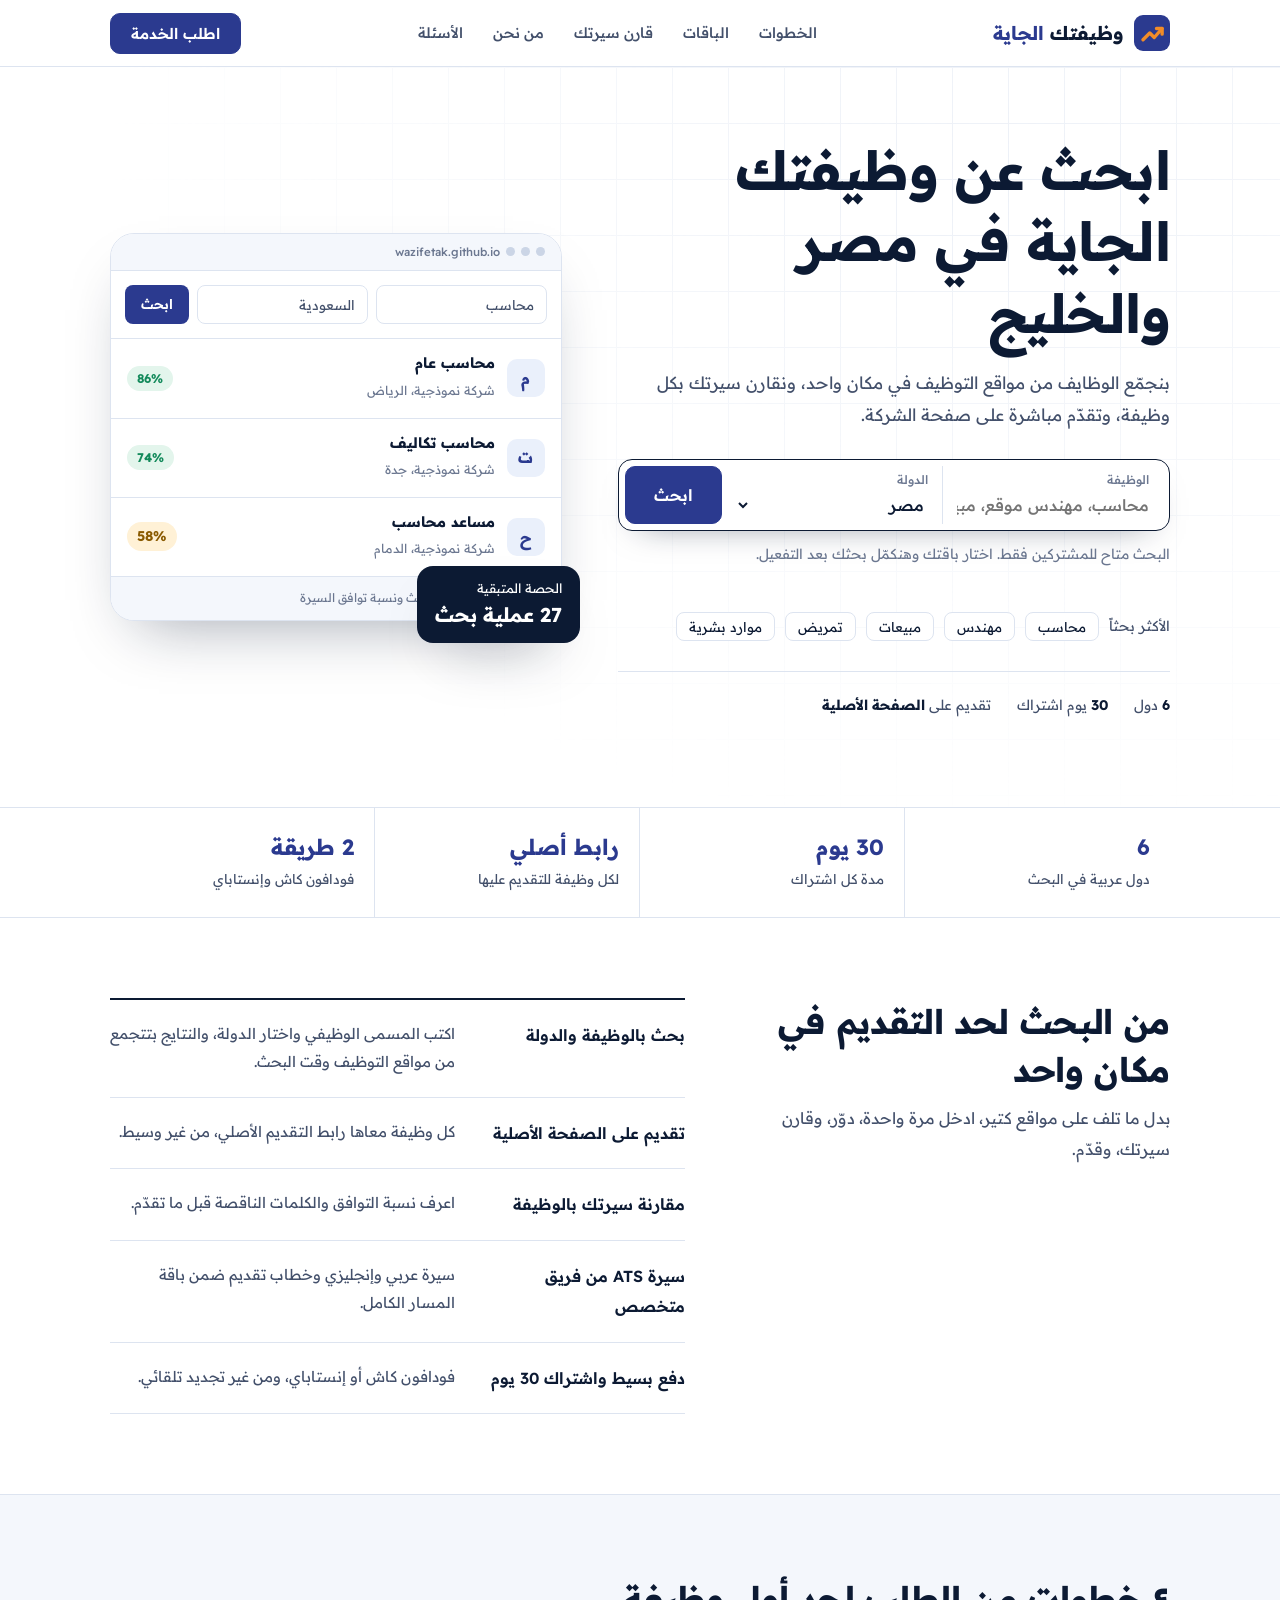
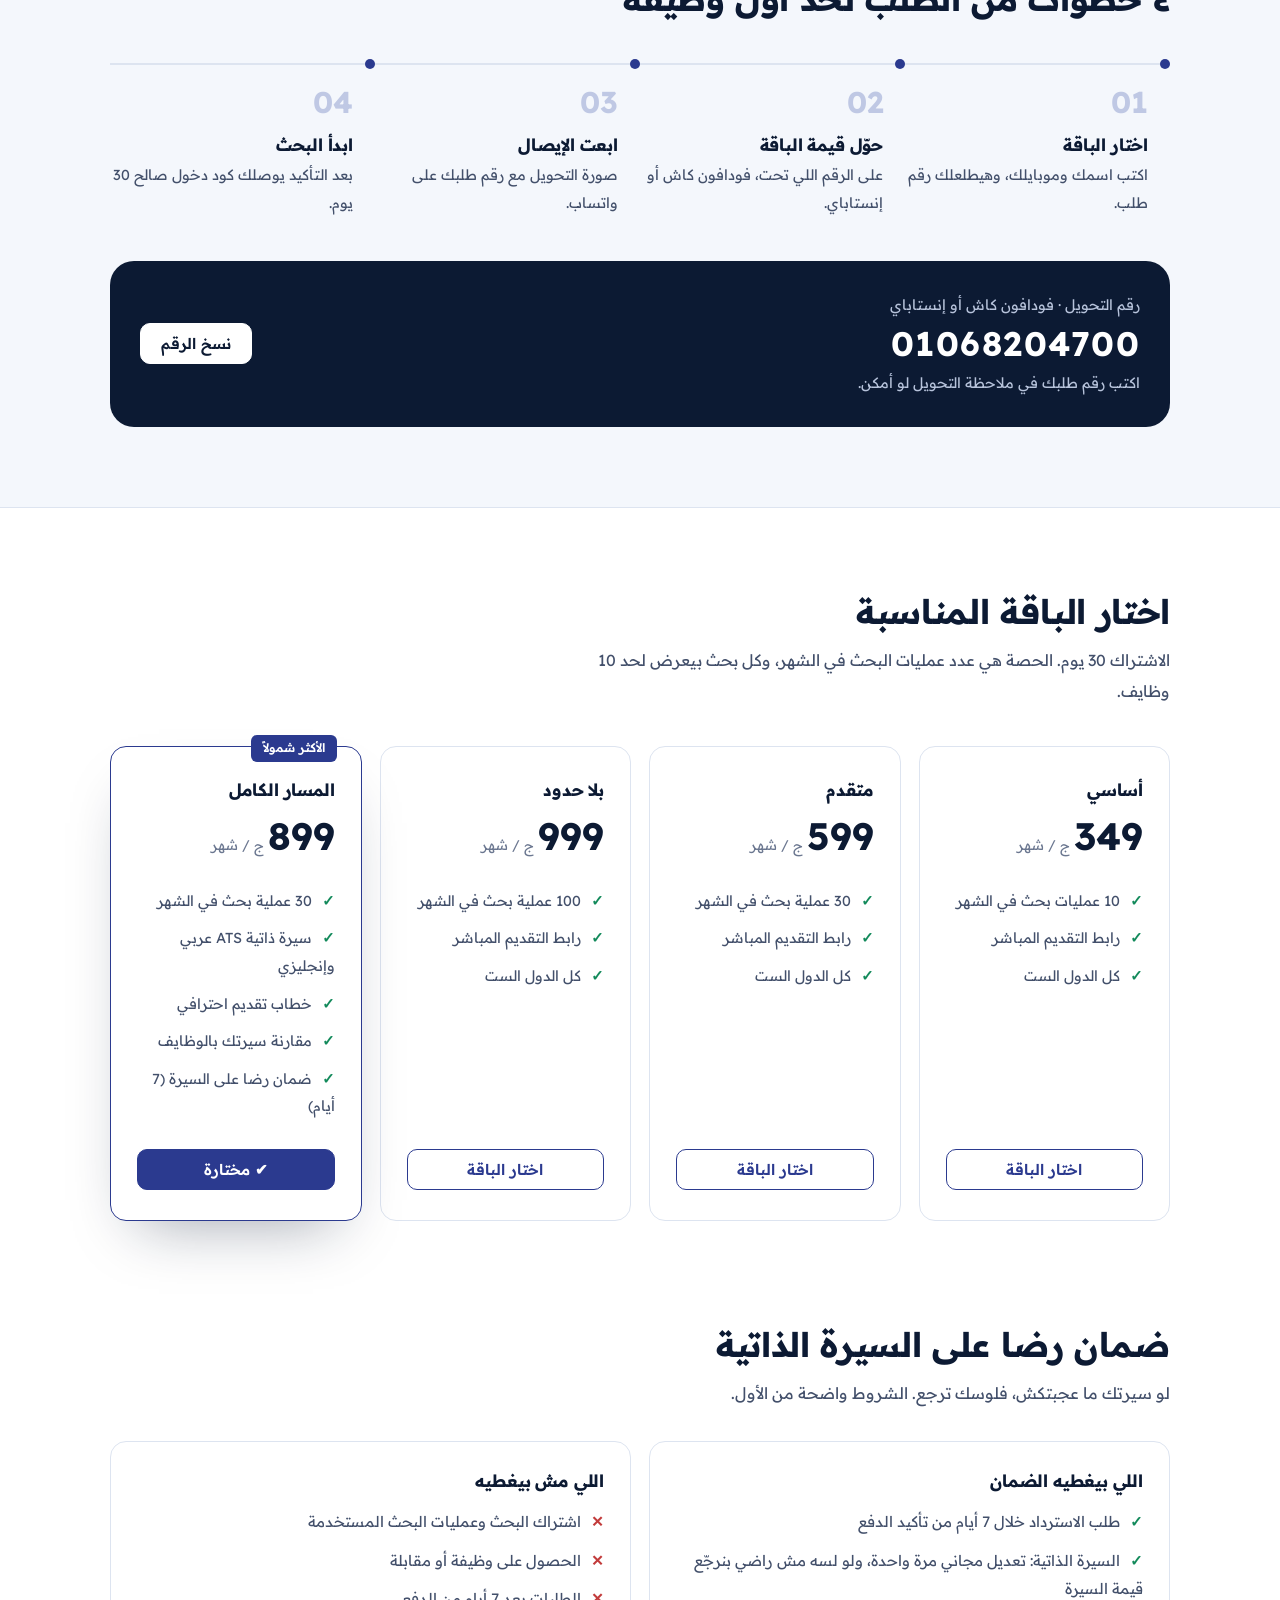
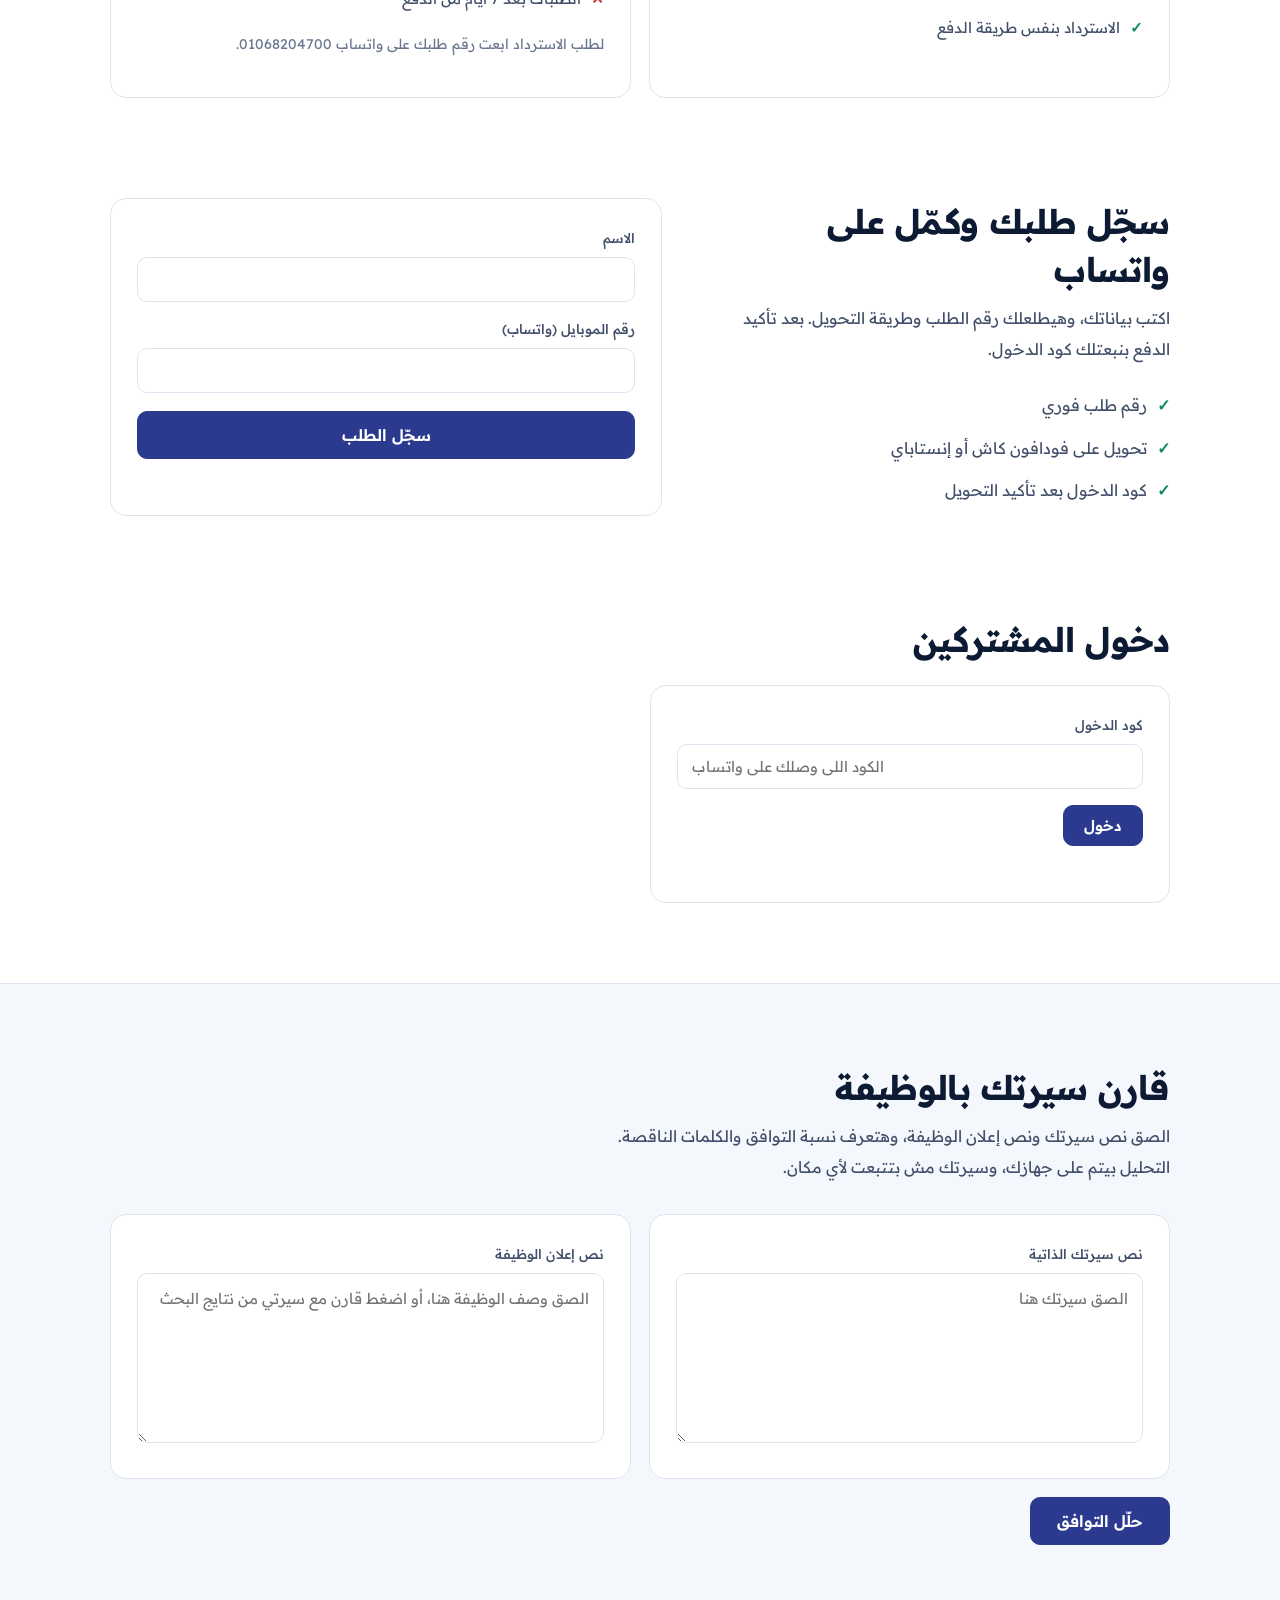
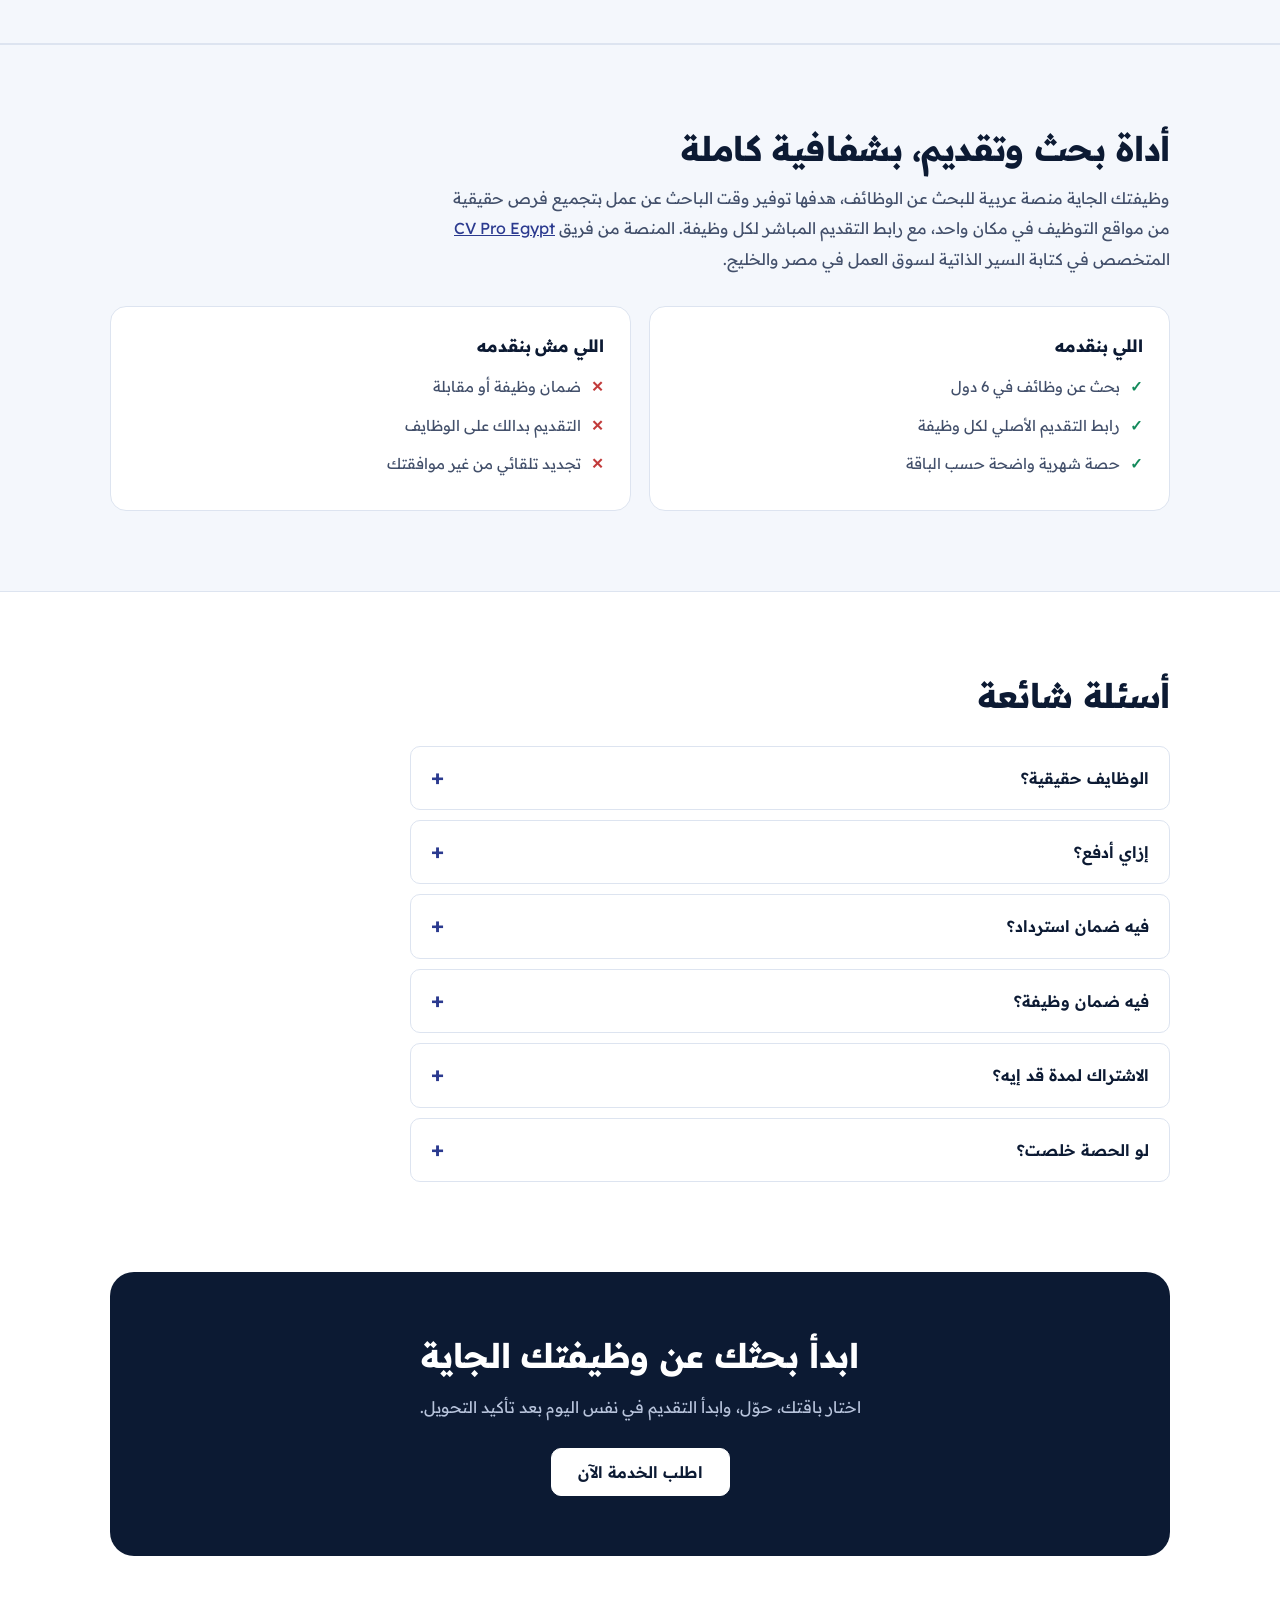
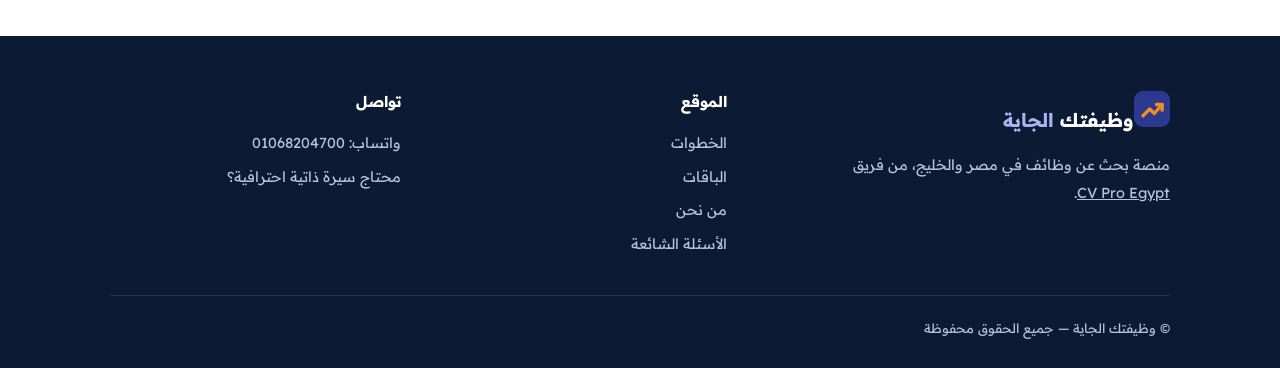
==== commit c30eae30: "hero: clarify search is for subscribers" ====
--- a/index.html
+++ b/index.html
@@ -142,6 +142,7 @@
 <div class="hs" role="search"><div class="f"><label for="hq">الوظيفة</label><input id="hq" placeholder="محاسب، مهندس موقع، مبيعات" autocomplete="off"></div>
 <div class="f"><label for="hc">الدولة</label><select id="hc"><option value="eg">مصر</option><option value="sa">السعودية</option><option value="ae">الإمارات</option><option value="kw">الكويت</option><option value="qa">قطر</option><option value="bh">البحرين</option></select></div>
 <button class="btn lg" id="hgo">ابحث</button></div>
+<p class="m" style="margin:10px 0 0">البحث متاح للمشتركين فقط. اختار باقتك وهنكمّل بحثك بعد التفعيل.</p>
 <p class="err" id="hmsg"></p>
 <div class="pop"><span>الأكثر بحثاً</span><button data-q="محاسب">محاسب</button><button data-q="مهندس">مهندس</button><button data-q="مبيعات">مبيعات</button><button data-q="تمريض">تمريض</button><button data-q="موارد بشرية">موارد بشرية</button></div>
 <div class="fx"><span><b>6</b> دول</span><span><b>30</b> يوم اشتراك</span><span>تقديم على <b>الصفحة الأصلية</b></span></div>
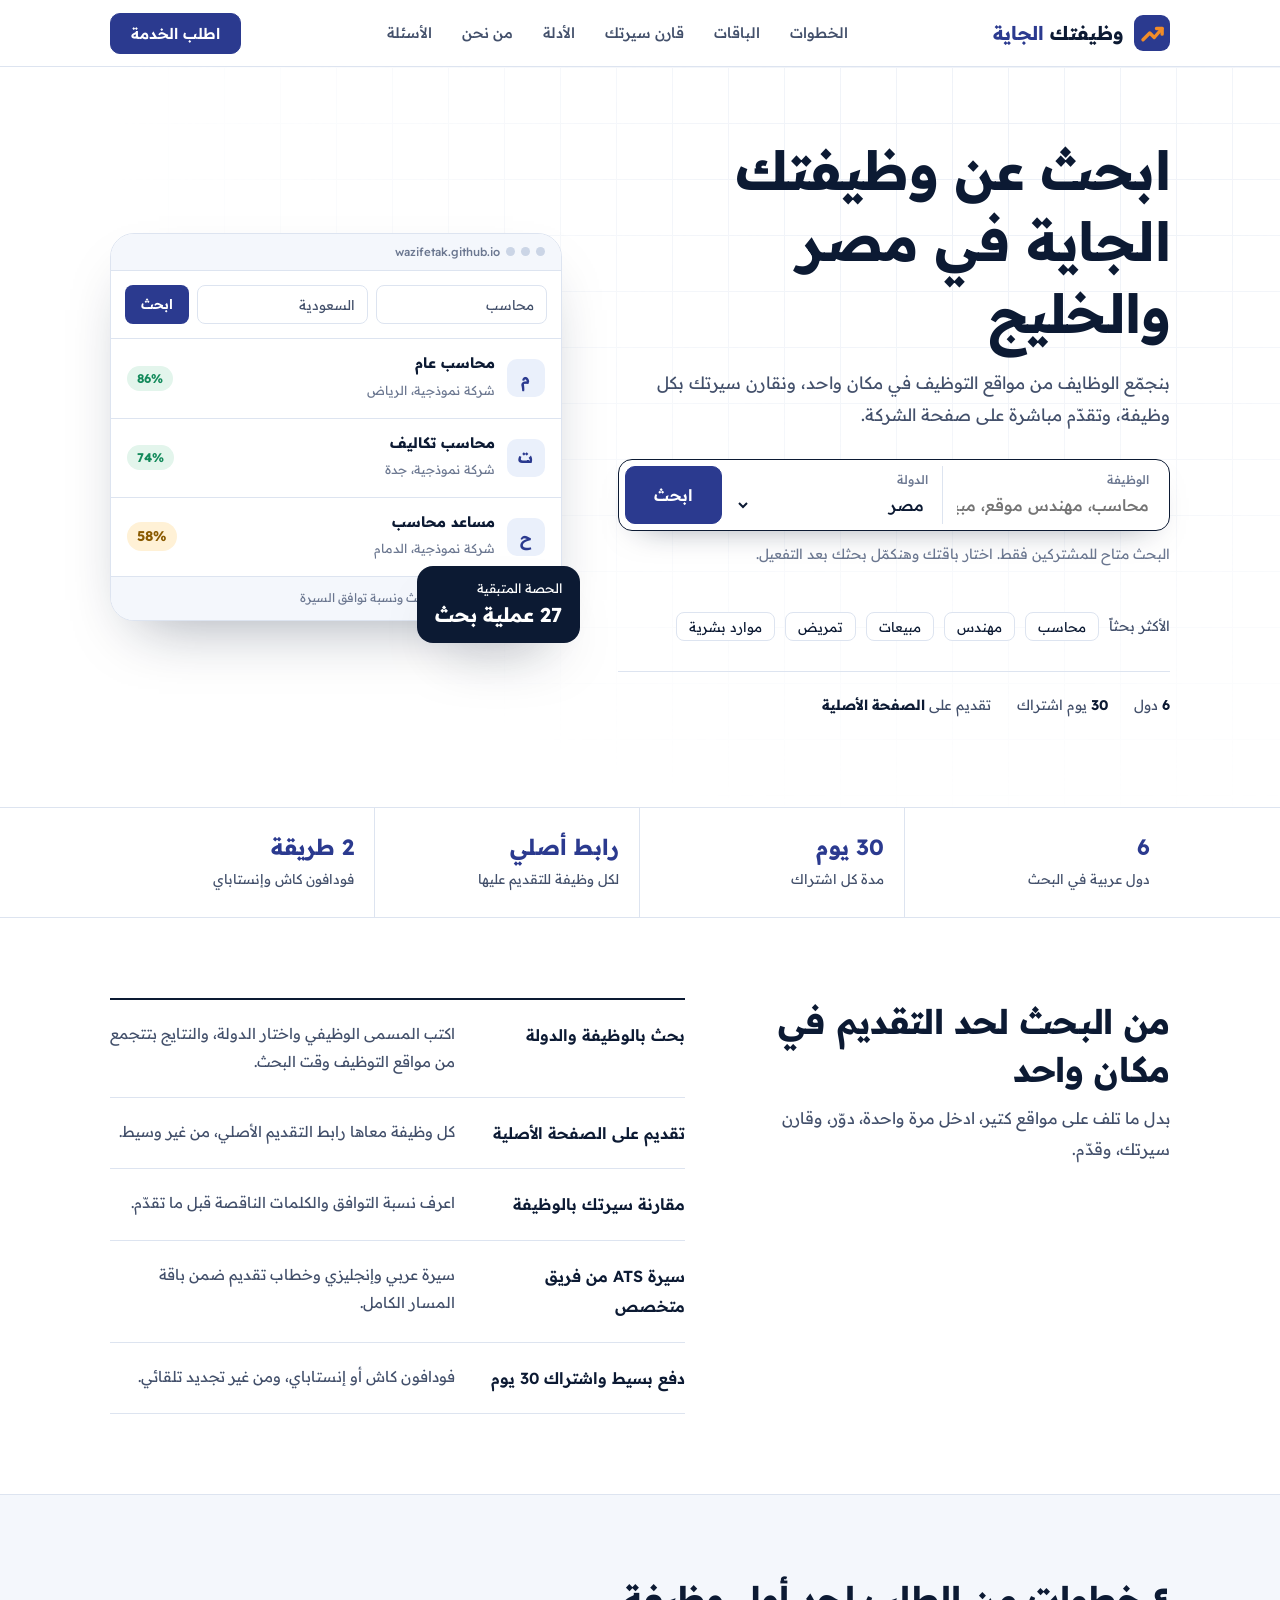
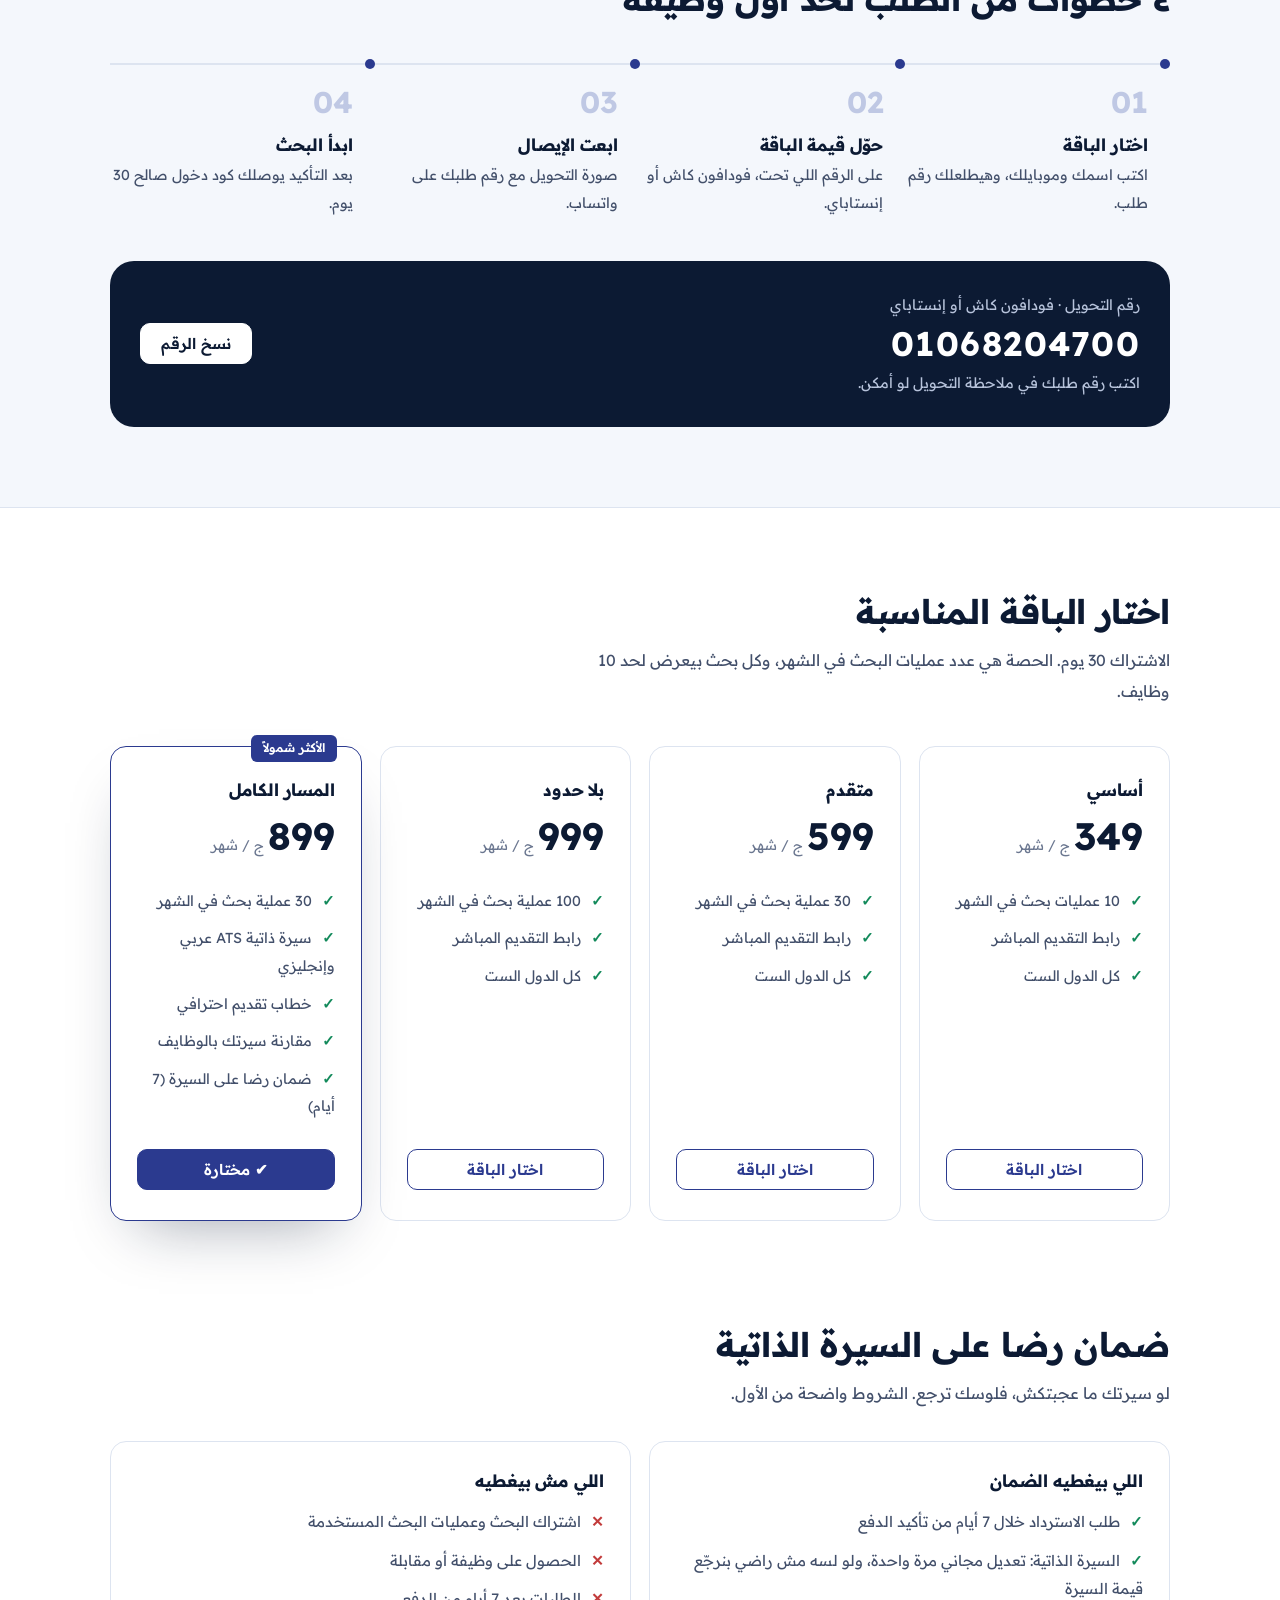
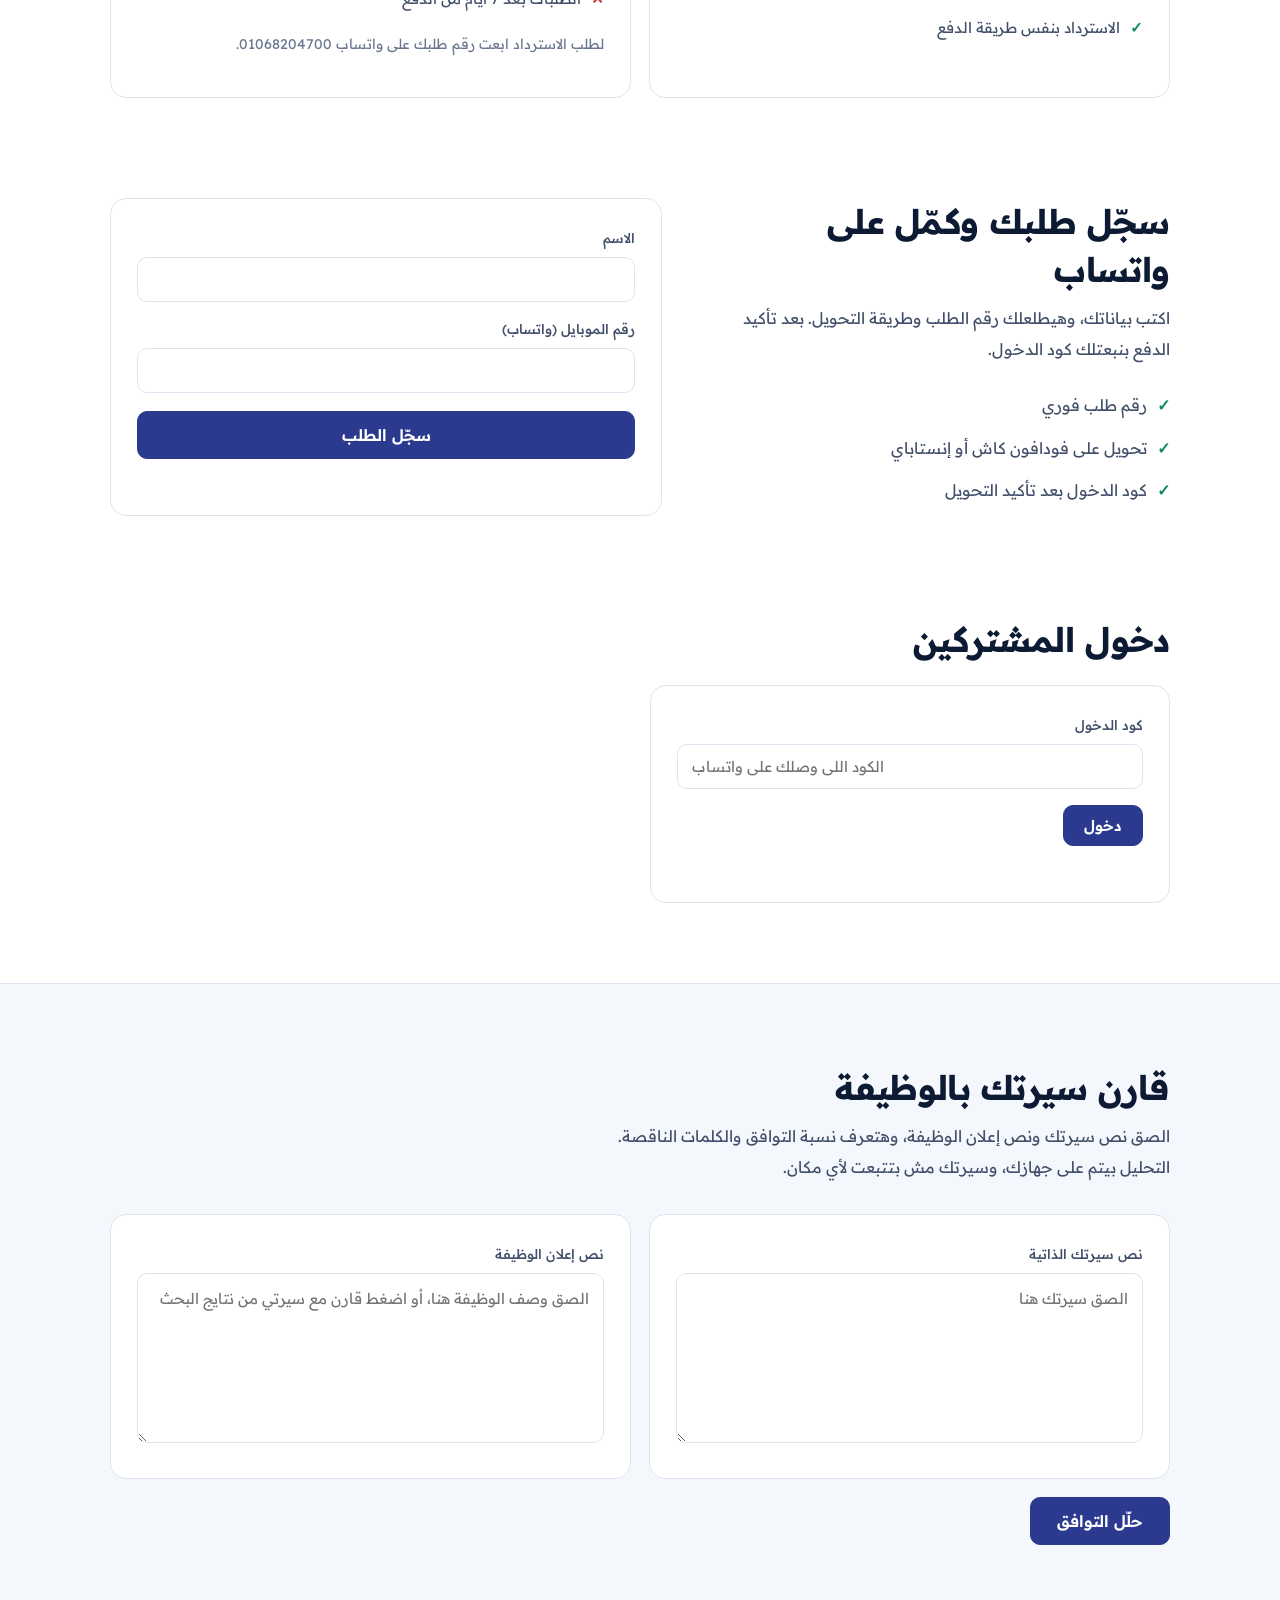
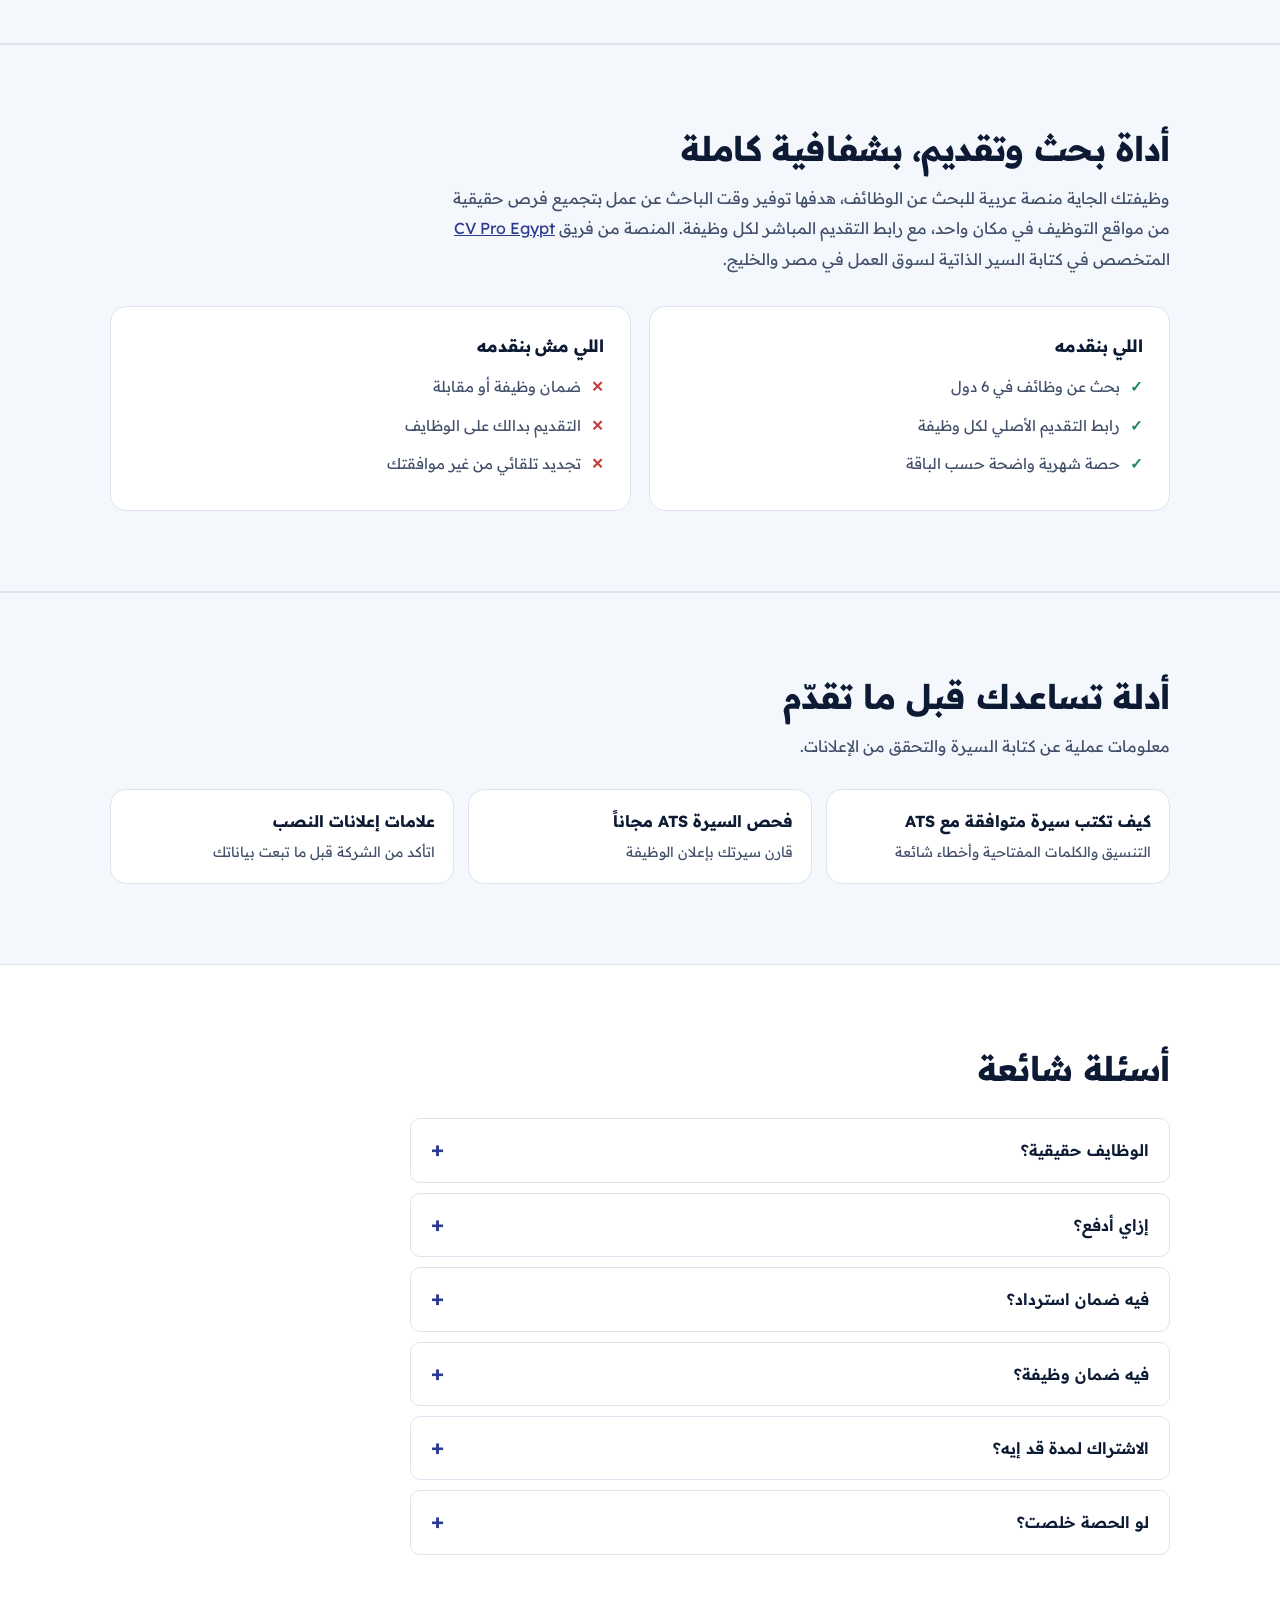
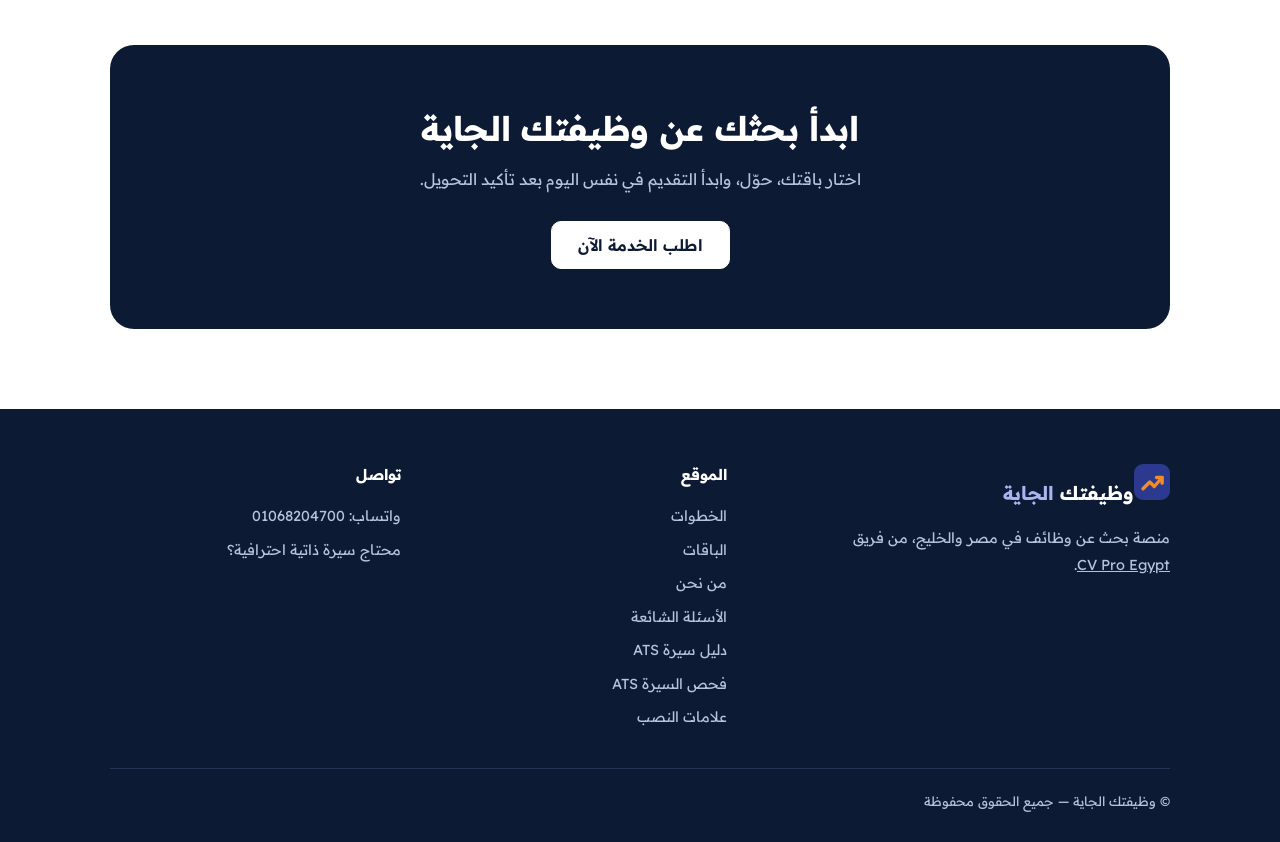
==== commit 3ff63d42: "seo: guides, checker page, sitemap" ====
--- a/index.html
+++ b/index.html
@@ -116,6 +116,7 @@
 .fg{display:grid;grid-template-columns:1.4fr 1fr 1fr;gap:36px}.fg h4{margin:0 0 10px;color:#fff;font-size:15px}.fg a{display:block;text-decoration:none;padding:3px 0}.fg a:hover{color:#fff}
 .fg .logo{color:#fff;margin-bottom:10px}.fg .logo i{color:#AAB4F0}.cr{margin-top:34px;padding-top:20px;border-top:1px solid #243452;font-size:13px}
 .bar{display:none}
+.rel{display:grid;grid-template-columns:repeat(auto-fit,minmax(230px,1fr));gap:14px;margin:28px 0 0}.rel a{display:block;border:1px solid var(--ln);border-radius:var(--r2);padding:16px 18px;text-decoration:none;background:#fff}.rel a:hover{border-color:var(--ac)}.rel b{display:block}.rel span{font-size:14px;color:var(--ink2)}
 @media(prefers-reduced-motion:reduce){*{transition:none!important;animation:none!important;scroll-behavior:auto!important}}
 @media(max-width:860px){
 section{padding:56px 0}.nv{display:none}.hero{padding:36px 0 60px}.hg,.of,.cp,.fg,.fs{grid-template-columns:1fr;gap:32px}
@@ -132,7 +133,7 @@
 <svg width="0" height="0" style="position:absolute" aria-hidden="true"><symbol id="lg" viewBox="0 0 64 64"><rect width="64" height="64" rx="16" fill="#2b3a8f"/><path d="M16 44l12-12 8 8 14-16" stroke="#f28c28" stroke-width="6" fill="none" stroke-linecap="round" stroke-linejoin="round"/><path d="M40 24h10v10" stroke="#f28c28" stroke-width="6" fill="none" stroke-linecap="round" stroke-linejoin="round"/></symbol></svg>
 <header><div class="w"><nav>
 <a class="logo" href="/" aria-label="وظيفتك الجاية"><svg><use href="#lg"/></svg><span>وظيفتك <i>الجاية</i></span></a>
-<div class="nv"><a href="#how">الخطوات</a><a href="#plans">الباقات</a><a href="#compare">قارن سيرتك</a><a href="#about">من نحن</a><a href="#faq">الأسئلة</a></div>
+<div class="nv"><a href="#how">الخطوات</a><a href="#plans">الباقات</a><a href="#compare">قارن سيرتك</a><a href="#guides">الأدلة</a><a href="#about">من نحن</a><a href="#faq">الأسئلة</a></div>
 <a class="btn" href="#order">اطلب الخدمة</a></nav></div></header>
 <main>
 <section class="hero"><div class="w hg">
@@ -232,6 +233,9 @@
 <div class="card n"><h3>اللي مش بنقدمه</h3><ul><li>ضمان وظيفة أو مقابلة</li><li>التقديم بدالك على الوظايف</li><li>تجديد تلقائي من غير موافقتك</li></ul></div></div>
 </div></section>
 
+<section id="guides" style="background:var(--sf);border-block:1px solid var(--ln)"><div class="w"><h2>أدلة تساعدك قبل ما تقدّم</h2><p class="sub">معلومات عملية عن كتابة السيرة والتحقق من الإعلانات.</p>
+<div class="rel"><a href="/ats-cv-guide/"><b>كيف تكتب سيرة متوافقة مع ATS</b><span>التنسيق والكلمات المفتاحية وأخطاء شائعة</span></a><a href="/cv-ats-checker/"><b>فحص السيرة ATS مجاناً</b><span>قارن سيرتك بإعلان الوظيفة</span></a><a href="/job-scam-signs/"><b>علامات إعلانات النصب</b><span>اتأكد من الشركة قبل ما تبعت بياناتك</span></a></div></div></section>
+
 <section id="faq"><div class="w"><h2>أسئلة شائعة</h2><div style="margin-top:26px;max-width:760px">
 <details><summary>الوظايف حقيقية؟</summary><p>أيوه، بتتجمع من مواقع التوظيف وقت البحث، وكل وظيفة ليها رابط التقديم الأصلي.</p></details>
 <details><summary>إزاي أدفع؟</summary><p>بالتحويل على فودافون كاش أو إنستاباي على الرقم 01068204700، وبعدها تبعت الإيصال على واتساب وتستلم كود الدخول.</p></details>
@@ -245,7 +249,7 @@
 </main>
 <footer><div class="w"><div class="fg">
 <div><a class="logo" href="/"><svg><use href="#lg"/></svg><span>وظيفتك <i>الجاية</i></span></a><p style="margin:0;max-width:340px">منصة بحث عن وظائف في مصر والخليج، من فريق <a href="https://cvproservice.github.io/cvpro/" style="display:inline;text-decoration:underline">CV Pro Egypt</a>.</p></div>
-<div><h4>الموقع</h4><a href="#how">الخطوات</a><a href="#plans">الباقات</a><a href="#about">من نحن</a><a href="#faq">الأسئلة الشائعة</a></div>
+<div><h4>الموقع</h4><a href="#how">الخطوات</a><a href="#plans">الباقات</a><a href="#about">من نحن</a><a href="#faq">الأسئلة الشائعة</a><a href="/ats-cv-guide/">دليل سيرة ATS</a><a href="/cv-ats-checker/">فحص السيرة ATS</a><a href="/job-scam-signs/">علامات النصب</a></div>
 <div><h4>تواصل</h4><a href="https://wa.me/201068204700" dir="ltr" style="text-align:right">واتساب: 01068204700</a><a href="https://cvproservice.github.io/cvpro/">محتاج سيرة ذاتية احترافية؟</a></div>
 </div><div class="cr">© وظيفتك الجاية — جميع الحقوق محفوظة</div></div></footer>
 <div class="bar"><a class="btn lg wide" href="#order">اطلب الخدمة الآن</a></div>
